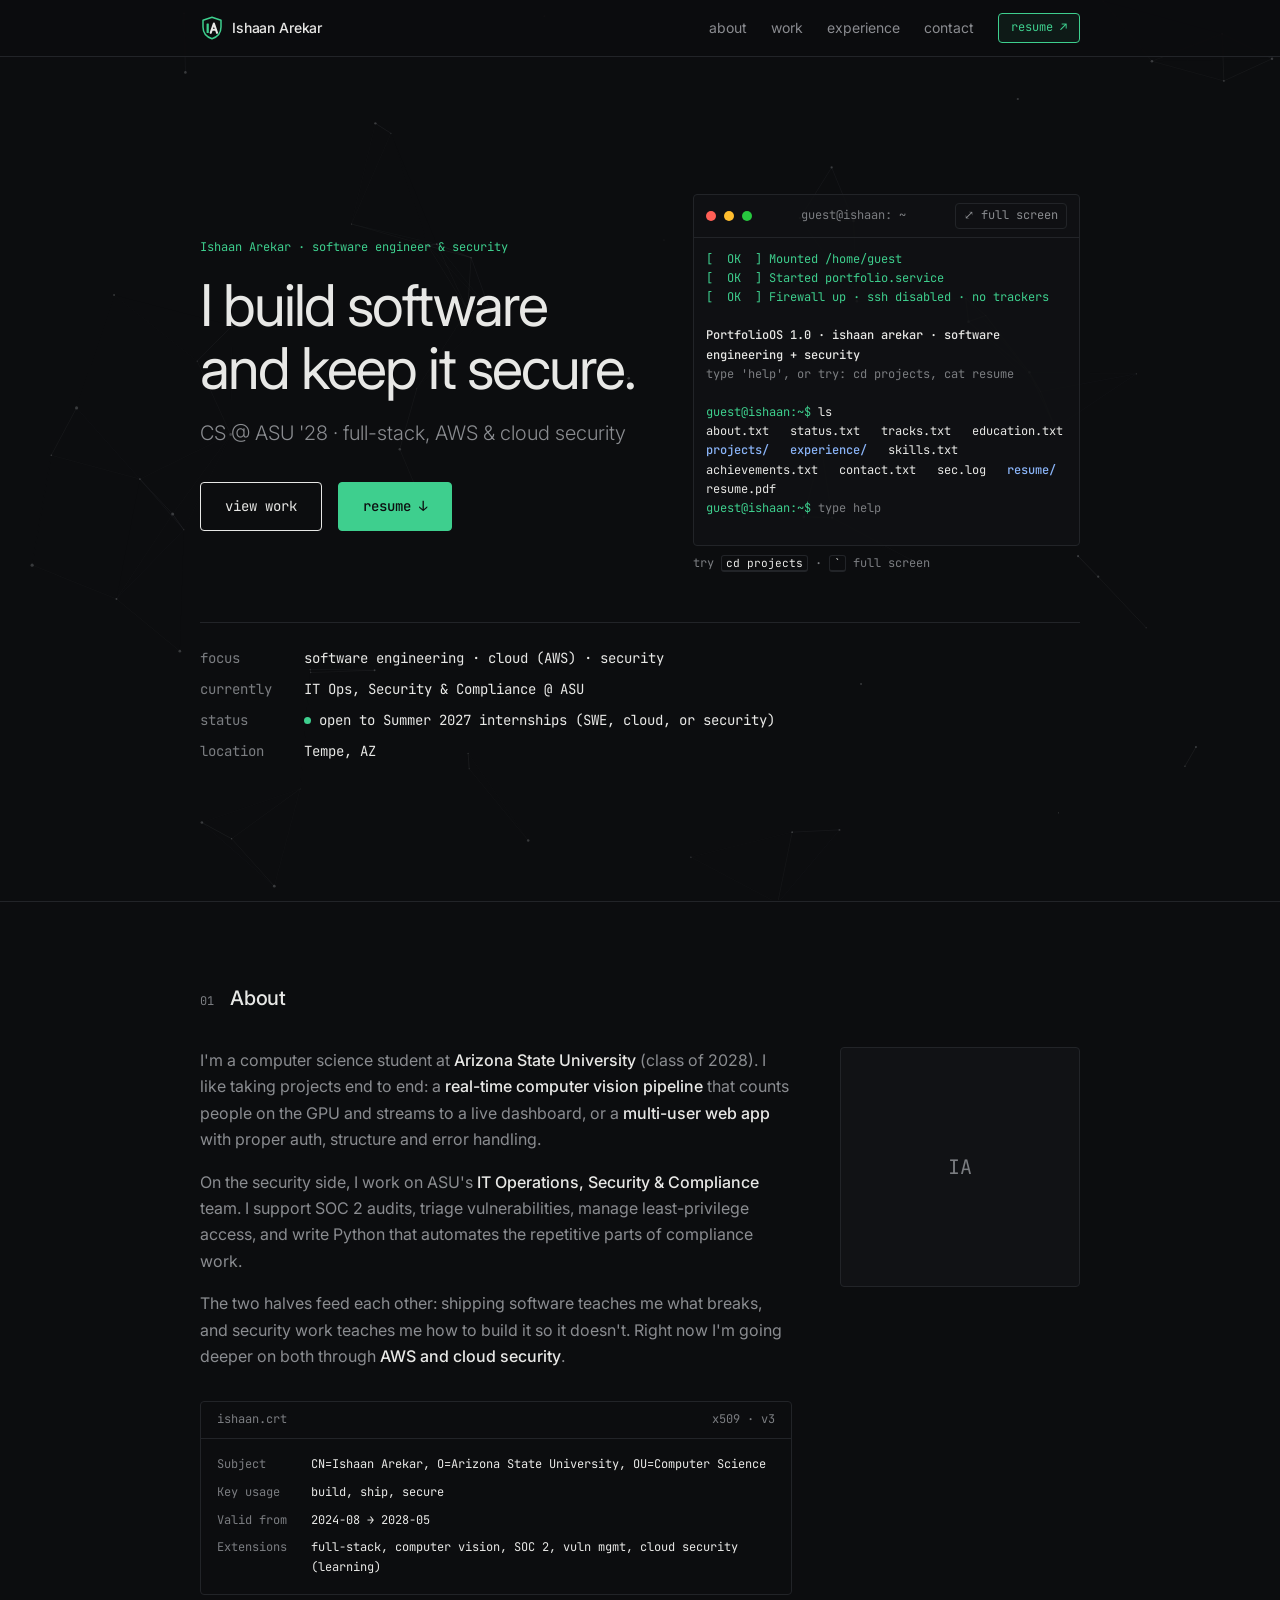
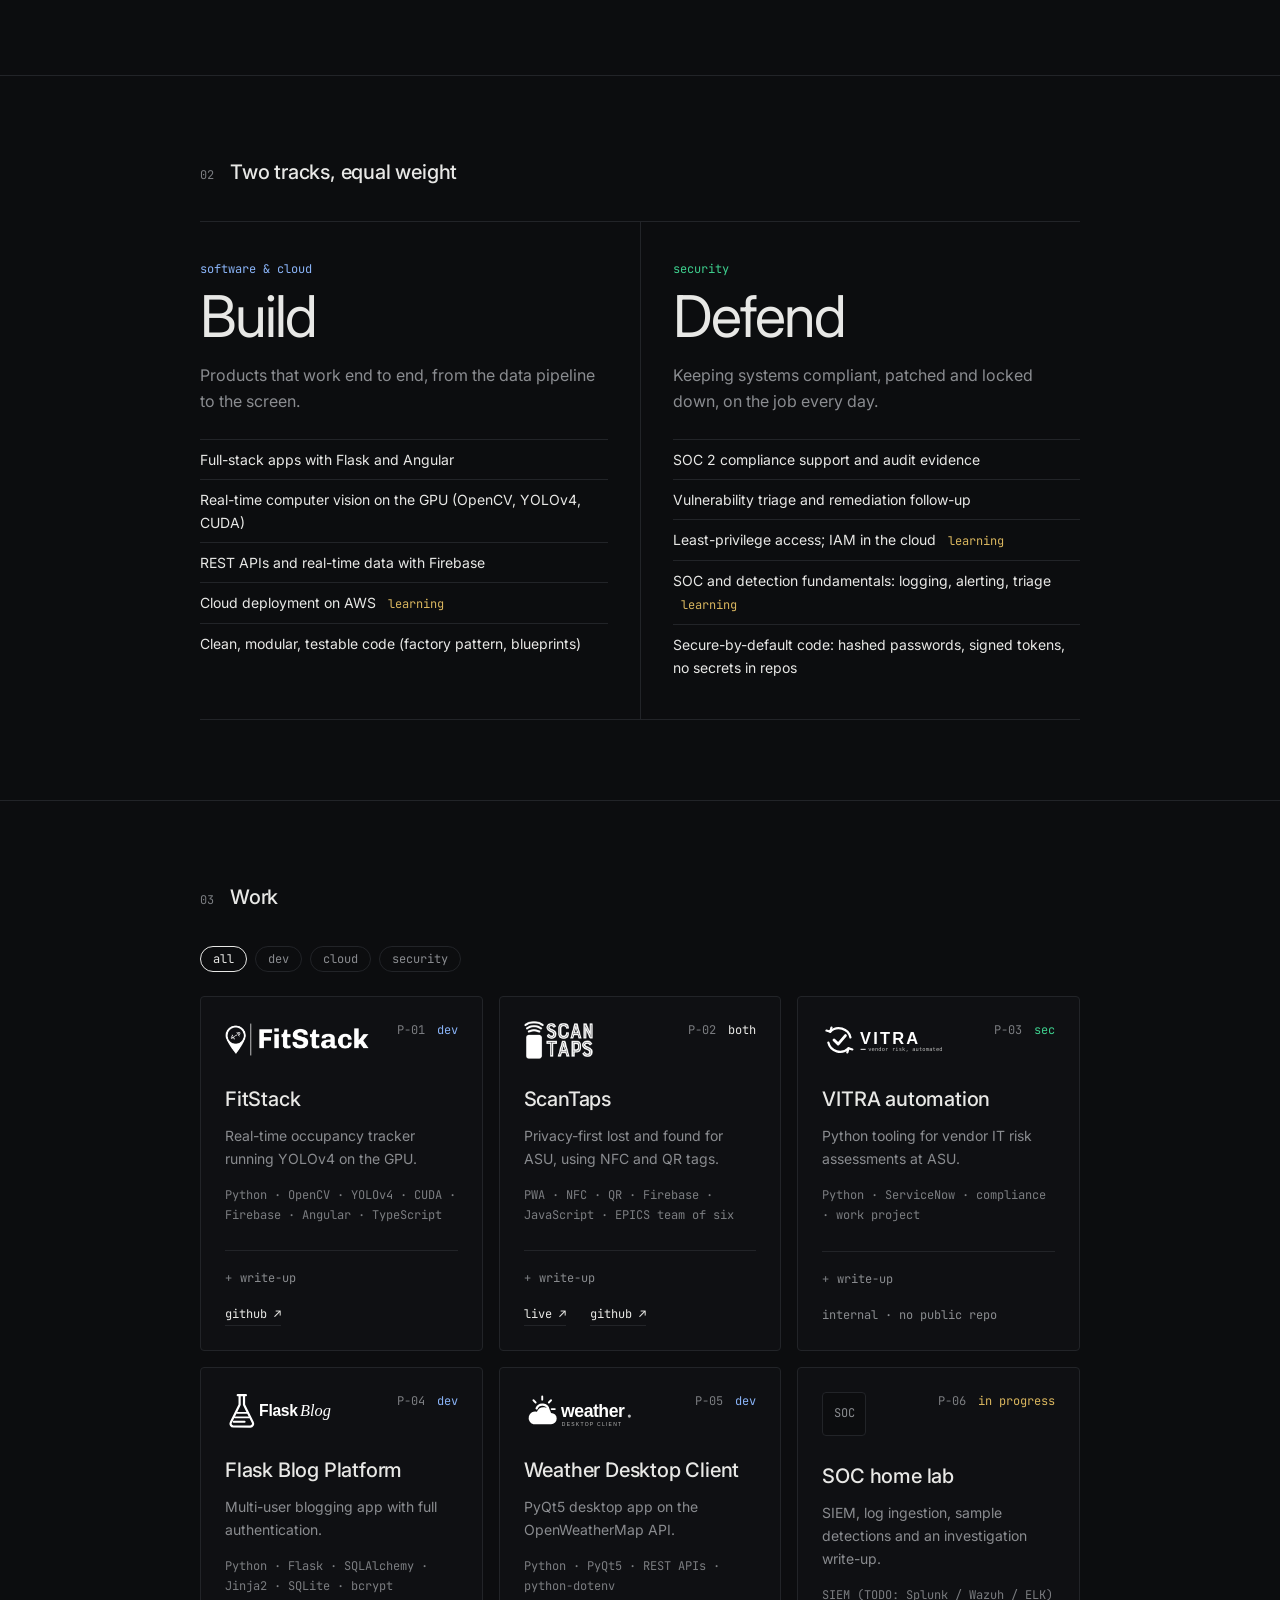
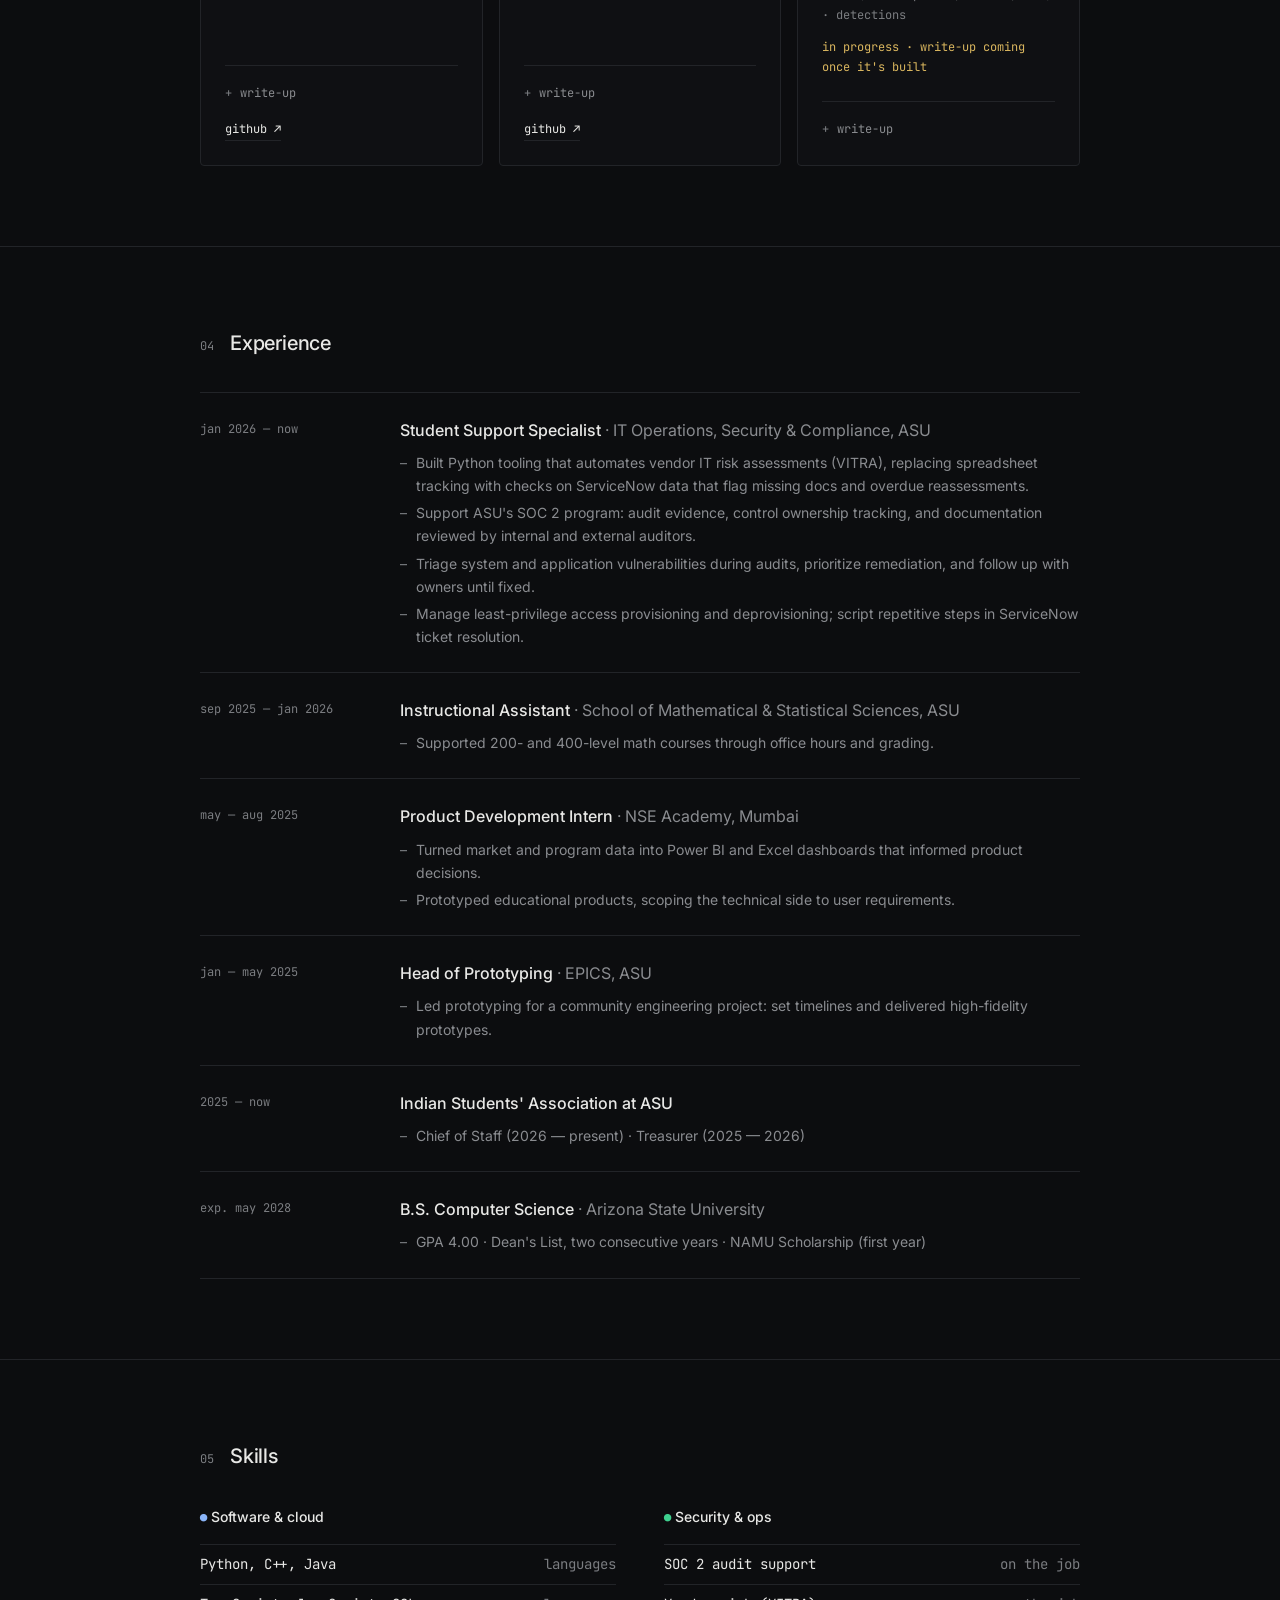
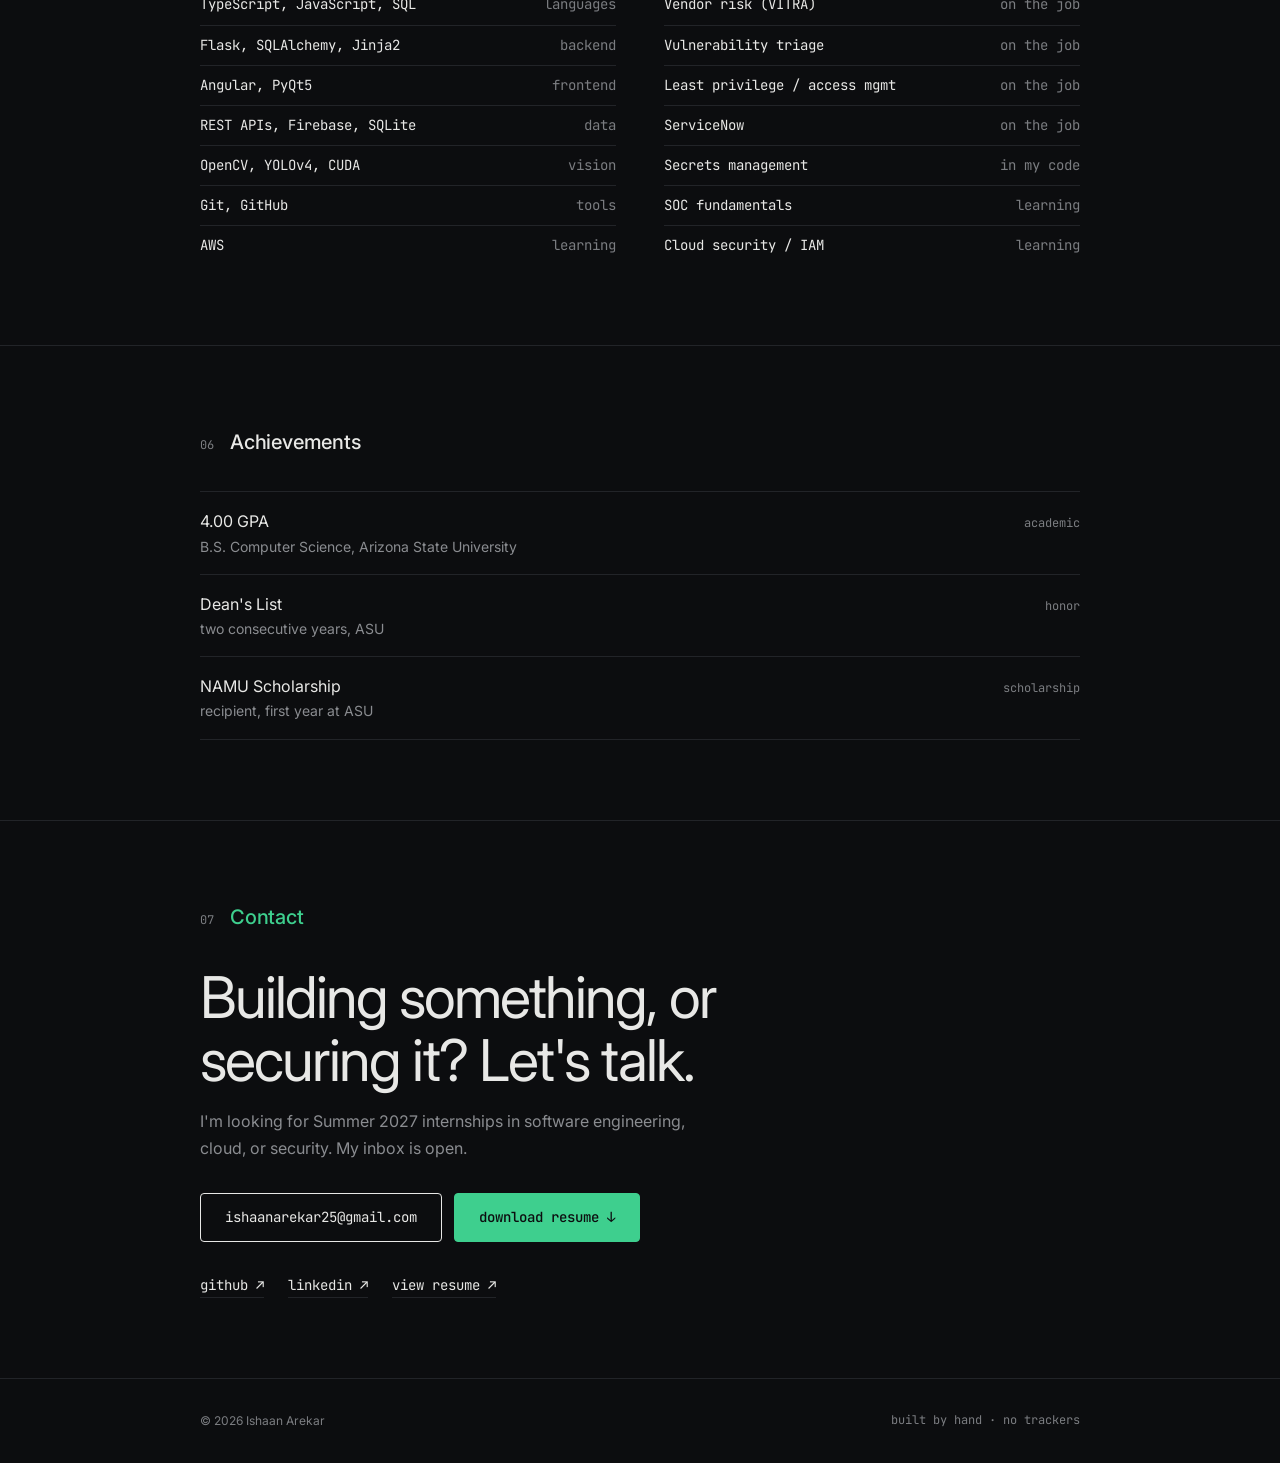
==== index.html @ 8158ebf5 "move terminal into the hero panel, drop nav terminal button" ====
<!doctype html>
<html lang="en">
<head>
  <meta charset="utf-8" />
  <meta name="viewport" content="width=device-width, initial-scale=1" />
  <title>Ishaan Arekar | Software Engineer &amp; Security · ASU</title>
  <meta name="description" content="Ishaan Arekar is a CS student at Arizona State University building full-stack and cloud software and working in security: SOC 2, vulnerability triage, cloud security." />
  <meta name="author" content="Ishaan Arekar" />
  <meta name="robots" content="index, follow, max-image-preview:large" />
  <!-- TODO: when ishaanarekar.com is live, swap https://ishaanarekar.github.io/Portfolio/ for https://ishaanarekar.com/ here, in sitemap.xml, robots.txt and 404.html -->
  <link rel="canonical" href="https://ishaanarekar.github.io/Portfolio/" />

  <!-- link previews (LinkedIn, Slack, iMessage, X) -->
  <meta property="og:type" content="profile" />
  <meta property="og:site_name" content="Ishaan Arekar" />
  <meta property="og:title" content="Ishaan Arekar | Software Engineer &amp; Security" />
  <meta property="og:description" content="CS @ ASU '28. Full-stack and cloud software, plus security: SOC 2, vulnerability triage and cloud security." />
  <meta property="og:url" content="https://ishaanarekar.github.io/Portfolio/" />
  <meta property="og:image" content="https://ishaanarekar.github.io/Portfolio/og-image.png" />
  <meta property="og:image:width" content="1200" />
  <meta property="og:image:height" content="630" />
  <meta property="og:image:alt" content="Ishaan Arekar: I build software and keep it secure." />
  <meta property="profile:first_name" content="Ishaan" />
  <meta property="profile:last_name" content="Arekar" />
  <meta name="twitter:card" content="summary_large_image" />
  <meta name="twitter:title" content="Ishaan Arekar | Software Engineer &amp; Security" />
  <meta name="twitter:description" content="CS @ ASU '28. Full-stack and cloud software, plus security: SOC 2, vulnerability triage and cloud security." />
  <meta name="twitter:image" content="https://ishaanarekar.github.io/Portfolio/og-image.png" />

  <!-- structured data: tells search engines who this page is about -->
  <script type="application/ld+json">
  {
    "@context": "https://schema.org",
    "@type": "ProfilePage",
    "url": "https://ishaanarekar.github.io/Portfolio/",
    "mainEntity": {
      "@type": "Person",
      "name": "Ishaan Arekar",
      "url": "https://ishaanarekar.github.io/Portfolio/",
      "image": "https://ishaanarekar.github.io/Portfolio/og-image.png",
      "jobTitle": "Software Engineer & Security",
      "description": "Computer science student at Arizona State University working across software engineering, cloud and security.",
      "alumniOf": { "@type": "CollegeOrUniversity", "name": "Arizona State University" },
      "knowsAbout": ["Software engineering", "Full-stack development", "Python", "Flask", "Angular", "Computer vision", "AWS", "Cloud security", "SOC 2", "Vulnerability management", "Access control"],
      "sameAs": ["https://github.com/IshaanArekar", "https://www.linkedin.com/in/ishaan-arekar"]
    }
  }
  </script>
  <meta name="theme-color" content="#0c0d0f" />
  <link rel="icon" href="favicon.svg" type="image/svg+xml" />
  <link rel="icon" href="favicon-32.png" type="image/png" sizes="32x32" />
  <link rel="apple-touch-icon" href="apple-touch-icon.png" />
  <link rel="preconnect" href="https://fonts.googleapis.com" />
  <link rel="preconnect" href="https://fonts.gstatic.com" crossorigin />
  <!-- fonts load without blocking the first paint -->
  <link rel="preload" as="style" href="https://fonts.googleapis.com/css2?family=Inter:wght@300;400;500&family=JetBrains+Mono:wght@400;500&display=swap" onload="this.onload=null;this.rel='stylesheet'" />
  <noscript><link rel="stylesheet" href="https://fonts.googleapis.com/css2?family=Inter:wght@300;400;500&family=JetBrains+Mono:wght@400;500&display=swap" /></noscript>
  <link rel="stylesheet" href="style.css?v=20261015c" />
  <script>document.documentElement.classList.add("js");</script>
</head>
<body>
  <a class="skip-link" href="#main">skip to content</a>
  <canvas id="bg" aria-hidden="true"></canvas>

  <!-- ===== NAV ===== -->
  <header class="nav">
    <div class="wrap">
      <a href="#top" class="wordmark"><img src="assets/ia-logo.svg" alt="" width="24" height="24" />Ishaan Arekar</a>
      <button class="nav-toggle" aria-expanded="false" aria-controls="nav-links">menu</button>
      <nav id="nav-links" class="nav-links" aria-label="Primary">
        <a href="#about">about</a>
        <a href="#work">work</a>
        <a href="#experience">experience</a>
        <a href="#contact">contact</a>
        <a href="resume.pdf" class="resume" target="_blank" rel="noopener">resume ↗</a>
      </nav>
    </div>
  </header>

  <main id="main">
    <!-- ===== HERO ===== -->
    <section id="top" class="hero wrap" aria-labelledby="hero-title">
      <div class="hero-grid">
        <div>
          <p class="eyebrow">Ishaan Arekar · software engineer &amp; security</p>
          <h1 id="hero-title" data-scramble>I build software and keep it secure.</h1>
          <p class="sub">CS @ ASU '28 · full-stack, AWS &amp; cloud security</p>
          <div class="hero-cta">
            <a class="btn" href="#work">view work</a>
            <a class="btn btn-solid" href="resume.pdf" download="Ishaan-Arekar-Resume.pdf">resume ↓</a>
          </div>
        </div>
        <!-- ===== TERMINAL (inline, expands to full screen) ===== -->
        <div class="hero-term">
        <div id="term" class="term" role="region" aria-label="Interactive terminal">
          <div class="term-bar">
            <span class="d"></span><span class="d"></span><span class="d"></span>
            <span class="term-title">guest@ishaan: ~</span>
            <button class="term-full" type="button" aria-pressed="false" aria-label="Full screen terminal">⤢ full screen</button>
          </div>
          <div class="term-body">
            <div class="term-out" role="log" aria-live="polite"></div>
            <form class="term-line" autocomplete="off">
              <label class="term-prompt" for="term-in">guest@ishaan:~$</label>
              <input id="term-in" type="text" placeholder="type help" autocapitalize="off" autocorrect="off" spellcheck="false" enterkeyhint="go" />
            </form>
          </div>
          <div class="term-chips" aria-label="Quick commands">
            <button type="button" data-cmd="help">help</button>
            <button type="button" data-cmd="ls">ls</button>
            <button type="button" data-cmd="cd ~/projects">cd projects</button>
            <button type="button" data-cmd="cat resume">cat resume</button>
            <button type="button" data-cmd="cat sec.log">sec.log</button>
            <button type="button" data-cmd="sudo hire-me">hire me</button>
          </div>
        </div>
        <p class="term-hint">try <kbd>cd projects</kbd> · <kbd>`</kbd> full screen</p>
        </div>
      </div>
      <dl class="meta">
        <dt>focus</dt>
        <dd>software engineering · cloud (AWS) · security</dd>
        <dt>currently</dt>
        <dd>IT Ops, Security &amp; Compliance @ ASU</dd>
        <dt>status</dt>
        <dd><span class="dot" aria-hidden="true"></span>open to Summer 2027 internships (SWE, cloud, or security)</dd>
        <dt>location</dt>
        <dd>Tempe, AZ</dd>
      </dl>
    </section>

    <!-- ===== ABOUT ===== -->
    <section id="about" class="section fade" aria-labelledby="about-title">
      <div class="wrap">
        <div class="section-head"><span class="idx">01</span><h2 id="about-title" data-scramble>About</h2></div>
        <div class="about-grid">
          <div class="about-text">
            <p>
              I'm a computer science student at <strong>Arizona State University</strong> (class of 2028).
              I like taking projects end to end: a <strong>real-time computer vision pipeline</strong> that
              counts people on the GPU and streams to a live dashboard, or a <strong>multi-user web app</strong>
              with proper auth, structure and error handling.
            </p>
            <p>
              On the security side, I work on ASU's <strong>IT Operations, Security &amp; Compliance</strong> team.
              I support SOC 2 audits, triage vulnerabilities, manage least-privilege access, and write Python that
              automates the repetitive parts of compliance work.
            </p>
            <p>
              The two halves feed each other: shipping software teaches me what breaks, and security work
              teaches me how to build it so it doesn't. Right now I'm going deeper on both through
              <strong>AWS and cloud security</strong>.
            </p>

            <div class="cert" aria-label="About me, formatted as a certificate">
              <div class="cert-head"><span>ishaan.crt</span><span>x509 · v3</span></div>
              <dl>
                <dt>Subject</dt>
                <dd>CN=Ishaan Arekar, O=Arizona State University, OU=Computer Science</dd>
                <dt>Key usage</dt>
                <dd>build, ship, secure</dd>
                <!-- TODO: confirm the start date (assumed Aug 2024 from class of 2028) -->
                <dt>Valid from</dt>
                <dd>2024-08 → 2028-05</dd>
                <dt>Extensions</dt>
                <dd>full-stack, computer vision, SOC 2, vuln mgmt, cloud security (learning)</dd>
              </dl>
            </div>
          </div>
          <div class="about-photo">
            <!-- TODO: add me.jpg to this folder, then replace the div below with:
                 <img class="photo" src="me.jpg" alt="Ishaan Arekar" width="240" height="240" /> -->
            <div class="photo photo-placeholder" role="img" aria-label="Photo placeholder">IA</div>
          </div>
        </div>
      </div>
    </section>

    <!-- ===== TWO TRACKS ===== -->
    <section id="tracks" class="section fade" aria-labelledby="tracks-title">
      <div class="wrap">
        <div class="section-head"><span class="idx">02</span><h2 id="tracks-title" data-scramble>Two tracks, equal weight</h2></div>
        <div class="tracks">
          <div class="track">
            <span class="tag tag-dev">software &amp; cloud</span>
            <h3>Build</h3>
            <p>Products that work end to end, from the data pipeline to the screen.</p>
            <ul>
              <li>Full-stack apps with Flask and Angular</li>
              <li>Real-time computer vision on the GPU (OpenCV, YOLOv4, CUDA)</li>
              <li>REST APIs and real-time data with Firebase</li>
              <li>Cloud deployment on AWS <span class="tag tag-plan">learning</span></li>
              <li>Clean, modular, testable code (factory pattern, blueprints)</li>
            </ul>
          </div>
          <div class="track">
            <span class="tag tag-sec">security</span>
            <h3>Defend</h3>
            <p>Keeping systems compliant, patched and locked down, on the job every day.</p>
            <ul>
              <li>SOC 2 compliance support and audit evidence</li>
              <li>Vulnerability triage and remediation follow-up</li>
              <li>Least-privilege access; IAM in the cloud <span class="tag tag-plan">learning</span></li>
              <li>SOC and detection fundamentals: logging, alerting, triage <span class="tag tag-plan">learning</span></li>
              <li>Secure-by-default code: hashed passwords, signed tokens, no secrets in repos</li>
            </ul>
          </div>
        </div>
      </div>
    </section>

    <!-- ===== WORK ===== -->
    <section id="work" class="section fade" aria-labelledby="work-title">
      <div class="wrap">
        <div class="section-head"><span class="idx">03</span><h2 id="work-title" data-scramble>Work</h2></div>

        <div class="filters" role="group" aria-label="Filter projects">
          <button class="chip" data-filter="all" aria-pressed="true">all</button>
          <button class="chip" data-filter="dev" aria-pressed="false">dev</button>
          <button class="chip" data-filter="cloud" aria-pressed="false">cloud</button>
          <button class="chip" data-filter="security" aria-pressed="false">security</button>
        </div>

        <ul class="cards">
          <li class="work-item card" data-tags="dev cloud">
            <div class="card-top">
              <div class="logo" aria-hidden="true">
                <img src="assets/fitstack-logo.png" alt="" width="166" height="38" loading="lazy" onerror="this.remove()" />
                <span>FS</span>
              </div>
              <span class="card-meta"><span class="w-id">P-01</span> <span class="tag tag-dev">dev</span></span>
            </div>
            <h3 class="card-title">FitStack</h3>
            <p class="card-sum">Real-time occupancy tracker running YOLOv4 on the GPU.</p>
            <p class="card-stack">Python · OpenCV · YOLOv4 · CUDA · Firebase · Angular · TypeScript</p>
            <details>
              <summary>write-up</summary>
              <dl class="writeup">
                  <dt>Problem</dt>
                  <dd>Knowing how many people are in a space right now, live, instead of counting by hand or guessing. <!-- TODO: add the real space / use case FitStack was built for --></dd>
                  <dt>What I built</dt>
                  <dd>A people-counting pipeline that runs YOLOv4 through OpenCV's DNN module, keeps only person detections above 0.5 confidence, and uses non-maximum suppression to turn overlapping boxes into a stable count. It detects CUDA at runtime and moves inference to the GPU when one is present, falling back to CPU otherwise. A background thread pool streams counts to Firebase Realtime Database for a live Angular dashboard.</dd>
                  <dt class="sec-dt">Security considerations</dt>
                  <dd>Only the count goes to the cloud, not video frames, which keeps what leaves the machine to a single number. <!-- TODO: document the Firebase security rules / auth used --></dd>
                  <dt>Outcome</dt>
                  <dd>A live count on the dashboard with writes only on a count change or every 5 seconds, instead of every frame, so network I/O never blocks the capture loop.</dd>
              </dl>
            </details>
            <p class="w-links"><a class="link" href="https://github.com/IshaanArekar/FitStack" target="_blank" rel="noopener">github ↗</a></p>
          </li>
          <li class="work-item card" data-tags="dev cloud security">
            <div class="card-top">
              <div class="logo" aria-hidden="true">
                <img src="assets/scantaps-logo.png" alt="" width="69" height="38" loading="lazy" onerror="this.remove()" />
                <span>ST</span>
              </div>
              <span class="card-meta"><span class="w-id">P-02</span> <span class="tag tag-both">both</span></span>
            </div>
            <h3 class="card-title">ScanTaps</h3>
            <p class="card-sum">Privacy-first lost and found for ASU, using NFC and QR tags.</p>
            <p class="card-stack">PWA · NFC · QR · Firebase · JavaScript · EPICS team of six</p>
            <details>
              <summary>write-up</summary>
              <dl class="writeup">
                  <dt>Problem</dt>
                  <dd>ASU's Tempe campus has 55,500+ people across a mile-wide campus, and lost and found ran on manual intake and record-keeping, with no verified way to claim an item.</dd>
                  <dt>What I built</dt>
                  <dd>As budget lead on a six-person EPICS team, I owned the project budget and hardware (NFC tags, cards and fobs). The team built a Progressive Web App: tap an NFC tag or scan a QR code on an item and a page opens that connects the finder and the owner, on any phone. <!-- TODO: add your own technical contributions to ScanTaps --></dd>
                  <dt class="sec-dt">Security considerations</dt>
                  <dd>Designed around privacy: signed tokens in tag URLs instead of personal data, owner sign-in through ASU credentials, finder and owner contact details hidden from each other, no personal info in logs, rate limits against spam, and an audit trail of staff actions.</dd>
                  <dt>Outcome</dt>
                  <dd>Stage 1 shipped: a working PWA with NFC and QR across Android, iOS and desktop, and an encrypted database designed and tested.</dd>
              </dl>
            </details>
            <p class="w-links"><a class="link" href="https://scantaps.web.app" target="_blank" rel="noopener">live ↗</a> <a class="link" href="https://github.com/IshaanArekar/ScanTaps" target="_blank" rel="noopener">github ↗</a></p>
          </li>
          <li class="work-item card" data-tags="security dev">
            <div class="card-top">
              <div class="logo" aria-hidden="true">
                <img src="assets/vitra-logo.svg" alt="" width="124" height="38" loading="lazy" onerror="this.remove()" />
                <span>VT</span>
              </div>
              <span class="card-meta"><span class="w-id">P-03</span> <span class="tag tag-sec">sec</span></span>
            </div>
            <h3 class="card-title">VITRA automation</h3>
            <p class="card-sum">Python tooling for vendor IT risk assessments at ASU.</p>
            <p class="card-stack">Python · ServiceNow · compliance · work project</p>
            <details>
              <summary>write-up</summary>
              <dl class="writeup">
                  <dt>Problem</dt>
                  <dd>Vendor IT risk assessments were tracked by hand in spreadsheets, so missing vendor documents and overdue reassessments were easy to miss.</dd>
                  <dt>What I built</dt>
                  <dd>Internal Python tooling that pulls vendor and control data from ServiceNow, runs scripted checks that flag missing documentation and overdue reassessments, and generates status reports.</dd>
                  <dt class="sec-dt">Security considerations</dt>
                  <dd>It handles internal vendor-risk data, so the code and data stay inside ASU and nothing from it is published here. <!-- TODO: add access/permission details if they're shareable --></dd>
                  <dt>Outcome</dt>
                  <dd>Replaced manual spreadsheet tracking and cut manual review time for the VITRA queue.</dd>
              </dl>
            </details>
            <p class="w-links"><span class="muted">internal · no public repo</span></p>
          </li>
          <li class="work-item card" data-tags="dev">
            <div class="card-top">
              <div class="logo" aria-hidden="true">
                <img src="assets/flaskblog-logo.svg" alt="" width="111" height="38" loading="lazy" onerror="this.remove()" />
                <span>FB</span>
              </div>
              <span class="card-meta"><span class="w-id">P-04</span> <span class="tag tag-dev">dev</span></span>
            </div>
            <h3 class="card-title">Flask Blog Platform</h3>
            <p class="card-sum">Multi-user blogging app with full authentication.</p>
            <p class="card-stack">Python · Flask · SQLAlchemy · Jinja2 · SQLite · bcrypt</p>
            <details>
              <summary>write-up</summary>
              <dl class="writeup">
                  <dt>Problem</dt>
                  <dd>A multi-user content app needs real authentication and a structure that stays maintainable as it grows.</dd>
                  <dt>What I built</dt>
                  <dd>A Flask app built on the application factory pattern with four blueprints (users, posts, main, errors). A one-to-many user-to-post model in SQLAlchemy, paginated feeds, per-author pages, and profile image upload with resizing.</dd>
                  <dt class="sec-dt">Security considerations</dt>
                  <dd>bcrypt password hashing, Flask-Login sessions, and time-limited password reset tokens signed with itsdangerous and sent over Flask-Mail. Custom 403, 404 and 500 pages so users never see raw errors.</dd>
                  <dt>Outcome</dt>
                  <dd>Routes, forms and handlers stay modular and can be tested separately.</dd>
              </dl>
            </details>
            <p class="w-links"><a class="link" href="https://github.com/IshaanArekar/Python-Flask-Blog" target="_blank" rel="noopener">github ↗</a></p>
          </li>
          <li class="work-item card" data-tags="dev">
            <div class="card-top">
              <div class="logo" aria-hidden="true">
                <img src="assets/weather-logo.svg" alt="" width="118" height="38" loading="lazy" onerror="this.remove()" />
                <span>WX</span>
              </div>
              <span class="card-meta"><span class="w-id">P-05</span> <span class="tag tag-dev">dev</span></span>
            </div>
            <h3 class="card-title">Weather Desktop Client</h3>
            <p class="card-sum">PyQt5 desktop app on the OpenWeatherMap API.</p>
            <p class="card-stack">Python · PyQt5 · REST APIs · python-dotenv</p>
            <details>
              <summary>write-up</summary>
              <dl class="writeup">
                  <dt>Problem</dt>
                  <dd>A desktop client for a third-party API has to handle every way the network or the API can fail.</dd>
                  <dt>What I built</dt>
                  <dd>A PyQt5 GUI that queries the OpenWeatherMap REST API and shows temperature, conditions and an icon mapped from the response's condition code.</dd>
                  <dt class="sec-dt">Security considerations</dt>
                  <dd>The API key is loaded from environment variables, so no secret ever lands in source control.</dd>
                  <dt>Outcome</dt>
                  <dd>Eight HTTP status codes plus connection, timeout and redirect errors each get their own clear message instead of a crash.</dd>
              </dl>
            </details>
            <p class="w-links"><a class="link" href="https://github.com/IshaanArekar/Python-Weather-app" target="_blank" rel="noopener">github ↗</a></p>
          </li>
          <li class="work-item card" data-tags="security">
            <div class="card-top">
              <div class="logo" aria-hidden="true">
                <span>SOC</span>
              </div>
              <span class="card-meta"><span class="w-id">P-06</span> <span class="tag tag-plan">in progress</span></span>
            </div>
            <h3 class="card-title">SOC home lab</h3>
            <p class="card-sum">SIEM, log ingestion, sample detections and an investigation write-up.</p>
            <p class="card-stack">SIEM (TODO: Splunk / Wazuh / ELK) · detections</p>
            <!-- TODO: SOC home lab is a placeholder. Fill in only once it's real. -->
            <p class="placeholder-note">in progress · write-up coming once it's built</p>
            <details>
              <summary>write-up</summary>
              <dl class="writeup">
                  <dt>Problem</dt>
                  <dd>TODO</dd>
                  <dt>What I built</dt>
                  <dd>TODO: which SIEM, which log sources</dd>
                  <dt class="sec-dt">Security considerations</dt>
                  <dd>TODO: detections written and an investigation walkthrough</dd>
                  <dt>Outcome</dt>
                  <dd>TODO</dd>
              </dl>
            </details>
          </li>
        </ul>
      </div>
    </section>

    <!-- ===== EXPERIENCE ===== -->
    <section id="experience" class="section fade" aria-labelledby="exp-title">
      <div class="wrap">
        <div class="section-head"><span class="idx">04</span><h2 id="exp-title" data-scramble>Experience</h2></div>
        <ol class="timeline">
          <li>
            <span class="when">jan 2026 — now</span>
            <div>
              <p><span class="role">Student Support Specialist</span> <span class="org">· IT Operations, Security &amp; Compliance, ASU</span></p>
              <ul>
                <li>Built Python tooling that automates vendor IT risk assessments (VITRA), replacing spreadsheet tracking with checks on ServiceNow data that flag missing docs and overdue reassessments.</li>
                <li>Support ASU's SOC 2 program: audit evidence, control ownership tracking, and documentation reviewed by internal and external auditors.</li>
                <li>Triage system and application vulnerabilities during audits, prioritize remediation, and follow up with owners until fixed.</li>
                <li>Manage least-privilege access provisioning and deprovisioning; script repetitive steps in ServiceNow ticket resolution.</li>
              </ul>
            </div>
          </li>
          <li>
            <span class="when">sep 2025 — jan 2026</span>
            <div>
              <p><span class="role">Instructional Assistant</span> <span class="org">· School of Mathematical &amp; Statistical Sciences, ASU</span></p>
              <ul>
                <li>Supported 200- and 400-level math courses through office hours and grading.</li>
              </ul>
            </div>
          </li>
          <li>
            <span class="when">may — aug 2025</span>
            <div>
              <p><span class="role">Product Development Intern</span> <span class="org">· NSE Academy, Mumbai</span></p>
              <ul>
                <li>Turned market and program data into Power BI and Excel dashboards that informed product decisions.</li>
                <li>Prototyped educational products, scoping the technical side to user requirements.</li>
              </ul>
            </div>
          </li>
          <li>
            <span class="when">jan — may 2025</span>
            <div>
              <p><span class="role">Head of Prototyping</span> <span class="org">· EPICS, ASU</span></p>
              <ul>
                <li>Led prototyping for a community engineering project: set timelines and delivered high-fidelity prototypes.</li>
              </ul>
            </div>
          </li>
          <li>
            <span class="when">2025 — now</span>
            <div>
              <p><span class="role">Indian Students' Association at ASU</span></p>
              <ul>
                <li>Chief of Staff (2026 — present) · Treasurer (2025 — 2026)</li>
              </ul>
            </div>
          </li>
          <li>
            <span class="when">exp. may 2028</span>
            <div>
              <p><span class="role">B.S. Computer Science</span> <span class="org">· Arizona State University</span></p>
              <ul>
                <li>GPA 4.00 · Dean's List, two consecutive years · NAMU Scholarship (first year)</li>
              </ul>
            </div>
          </li>
        </ol>
      </div>
    </section>

    <!-- ===== SKILLS ===== -->
    <section id="skills" class="section fade" aria-labelledby="skills-title">
      <div class="wrap">
        <div class="section-head"><span class="idx">05</span><h2 id="skills-title" data-scramble>Skills</h2></div>
        <div class="skills">
          <div>
            <h3><span class="tag tag-dev">●</span> Software &amp; cloud</h3>
            <ul class="skill-list">
              <li><span>Python, C++, Java</span><span>languages</span></li>
              <li><span>TypeScript, JavaScript, SQL</span><span>languages</span></li>
              <li><span>Flask, SQLAlchemy, Jinja2</span><span>backend</span></li>
              <li><span>Angular, PyQt5</span><span>frontend</span></li>
              <li><span>REST APIs, Firebase, SQLite</span><span>data</span></li>
              <li><span>OpenCV, YOLOv4, CUDA</span><span>vision</span></li>
              <li><span>Git, GitHub</span><span>tools</span></li>
              <!-- TODO: list specific AWS services once you've used them -->
              <li><span>AWS</span><span class="tag-plan">learning</span></li>
            </ul>
          </div>
          <div>
            <h3><span class="tag tag-sec">●</span> Security &amp; ops</h3>
            <ul class="skill-list">
              <li><span>SOC 2 audit support</span><span>on the job</span></li>
              <li><span>Vendor risk (VITRA)</span><span>on the job</span></li>
              <li><span>Vulnerability triage</span><span>on the job</span></li>
              <li><span>Least privilege / access mgmt</span><span>on the job</span></li>
              <li><span>ServiceNow</span><span>on the job</span></li>
              <li><span>Secrets management</span><span>in my code</span></li>
              <li><span>SOC fundamentals</span><span class="tag-plan">learning</span></li>
              <li><span>Cloud security / IAM</span><span class="tag-plan">learning</span></li>
            </ul>
          </div>
        </div>
      </div>
    </section>

    <!-- ===== ACHIEVEMENTS ===== -->
    <section id="achievements" class="section fade" aria-labelledby="ach-title">
      <div class="wrap">
        <div class="section-head"><span class="idx">06</span><h2 id="ach-title" data-scramble>Achievements</h2></div>
        <!-- TODO: add awards, hackathons and certifications here only once earned -->
        <ul class="rows">
          <li><span>4.00 GPA<span class="row-sub">B.S. Computer Science, Arizona State University</span></span><span class="row-meta">academic</span></li>
          <li><span>Dean's List<span class="row-sub">two consecutive years, ASU</span></span><span class="row-meta">honor</span></li>
          <li><span>NAMU Scholarship<span class="row-sub">recipient, first year at ASU</span></span><span class="row-meta">scholarship</span></li>
        </ul>
      </div>
    </section>

    <!-- ===== CONTACT ===== -->
    <section id="contact" class="section contact fade" aria-labelledby="contact-title">
      <div class="wrap">
        <div class="section-head"><span class="idx">07</span><h2 id="contact-title" data-scramble>Contact</h2></div>
        <p class="big">Building something, or securing it? Let's talk.</p>
        <p>I'm looking for Summer 2027 internships in software engineering, cloud, or security. My inbox is open.</p>
        <div class="contact-actions">
          <a class="btn" href="mailto:ishaanarekar25@gmail.com">ishaanarekar25@gmail.com</a>
          <a class="btn btn-solid" href="resume.pdf" download="Ishaan-Arekar-Resume.pdf">download resume ↓</a>
        </div>
        <div class="contact-links">
          <a class="link" href="https://github.com/IshaanArekar" target="_blank" rel="noopener">github ↗</a>
          <a class="link" href="https://www.linkedin.com/in/ishaan-arekar" target="_blank" rel="noopener">linkedin ↗</a>
          <a class="link" href="resume.pdf" target="_blank" rel="noopener">view resume ↗</a>
        </div>
      </div>
    </section>
  </main>

  <footer class="footer">
    <div class="wrap">
      <span>© 2026 Ishaan Arekar</span>
      <span class="mono">built by hand · no trackers</span>
    </div>
  </footer>

  <script src="script.js?v=20261015c"></script>
  <script src="terminal.js?v=20261015c"></script>
</body>
</html>
---- style.css ----
/* =========================================================
   Hairline Dark
   Retheme by editing the tokens below.
   ========================================================= */
:root {
  /* color */
  --bg: #0c0d0f;
  --bg-raised: #111215;
  --card: rgba(17, 18, 21, 0.85);   /* slightly see-through so the background shows */
  --text: #e8e8e6;
  --muted: #8a8c90;      /* a touch lighter than #6d6f73 to pass WCAG AA on --bg */
  --faint: #7b7d81;      /* small labels; still passes 4.5:1 on --bg */
  --rule: #222428;
  --accent: #3ecf8e;
  --dev: #8ab4f8;        /* software & cloud track */
  --sec: #3ecf8e;        /* security track */
  --plan: #d9b65f;       /* in progress / planned */
  --glow: rgba(62, 207, 142, 0.07);   /* accent button hover */
  --particle: 138, 140, 144;           /* background dots, as r, g, b */
  --nav-bg: rgba(12, 13, 15, 0.92);

  /* type */
  --sans: "Inter", system-ui, -apple-system, "Segoe UI", sans-serif;
  --mono: "JetBrains Mono", ui-monospace, SFMono-Regular, Menlo, monospace;
  --fs-xs: 0.75rem;
  --fs-sm: 0.875rem;
  --fs-base: 1rem;
  --fs-lg: 1.25rem;
  --fs-xl: clamp(2.1rem, 6vw, 3.6rem);

  /* space */
  --s-1: 0.25rem;
  --s-2: 0.5rem;
  --s-3: 0.75rem;
  --s-4: 1rem;
  --s-5: 1.5rem;
  --s-6: 2rem;
  --s-7: 3rem;
  --s-8: 5rem;

  --max: 960px;
  --gutter: clamp(16px, 5vw, 40px);
  --radius: 4px;
}

/* ===== Base ===== */
*, *::before, *::after { box-sizing: border-box; }
* { margin: 0; padding: 0; }
html { scroll-padding-top: 72px; -webkit-text-size-adjust: 100%; }
body {
  background: var(--bg);
  color: var(--text);
  font-family: var(--sans);
  font-size: var(--fs-base);
  line-height: 1.65;
  font-weight: 400;
  -webkit-font-smoothing: antialiased;
  overflow-x: hidden;
}
a { color: inherit; text-decoration: none; }
ul, ol { list-style: none; }
img { display: block; max-width: 100%; }
::selection { background: var(--accent); color: var(--bg); }

:focus-visible { outline: 1px solid var(--accent); outline-offset: 3px; border-radius: 2px; }

.mono { font-family: var(--mono); }
.muted { color: var(--muted); }
.visually-hidden {
  position: absolute; width: 1px; height: 1px; overflow: hidden;
  clip: rect(0 0 0 0); white-space: nowrap;
}
.skip-link {
  position: absolute; left: var(--gutter); top: -40px;
  background: var(--text); color: var(--bg); padding: var(--s-2) var(--s-3);
  font-family: var(--mono); font-size: var(--fs-xs); z-index: 20;
}
.skip-link:focus { top: var(--s-3); }

.link { color: var(--text); border-bottom: 1px solid var(--rule); transition: color 0.15s, border-color 0.15s; }
.link:hover { color: var(--accent); border-color: var(--accent); }

/* status dots + track labels */
.dot { display: inline-block; width: 7px; height: 7px; border-radius: 50%; background: var(--accent); margin-right: var(--s-2); vertical-align: 1px; }
.dot-plan { background: var(--plan); }
.dot-off { background: var(--faint); }

.tag { font-family: var(--mono); font-size: var(--fs-xs); color: var(--muted); white-space: nowrap; }
.tag-dev { color: var(--dev); }
.tag-sec { color: var(--sec); }
.tag-both { color: var(--text); }
.tag-plan { color: var(--plan); }

/* ===== Layout ===== */
.wrap { max-width: var(--max); margin: 0 auto; padding: 0 var(--gutter); }
.section { padding: var(--s-8) 0; border-top: 1px solid var(--rule); }
.section-head { display: flex; align-items: baseline; gap: var(--s-4); margin-bottom: var(--s-6); }
.section-head .idx { font-family: var(--mono); font-size: var(--fs-xs); color: var(--faint); }
.section-head h2 { font-size: var(--fs-lg); font-weight: 500; letter-spacing: -0.01em; }
.lede { color: var(--muted); max-width: 60ch; margin-bottom: var(--s-6); }

/* ===== Nav ===== */
.nav {
  position: sticky; top: 0; z-index: 10;
  background: var(--nav-bg);
  border-bottom: 1px solid var(--rule);
}
.nav .wrap { display: flex; align-items: center; justify-content: space-between; height: 56px; }
.wordmark { display: inline-flex; align-items: center; gap: var(--s-2); font-weight: 500; font-size: var(--fs-sm); letter-spacing: -0.01em; }
.wordmark img { width: 24px; height: 24px; }
.nav-links { display: flex; align-items: center; gap: var(--s-5); font-size: var(--fs-sm); color: var(--muted); }
.nav-links a { transition: color 0.15s; }
.nav-links a:hover { color: var(--text); }
.nav-links .resume { font-family: var(--mono); font-size: var(--fs-xs); color: var(--accent); background: var(--glow); border: 1px solid var(--accent); padding: var(--s-1) var(--s-3); border-radius: var(--radius); transition: background 0.15s, color 0.15s; }
.nav-links .resume:hover { background: var(--accent); color: var(--bg); }
.nav-toggle {
  display: none; background: none; border: 1px solid var(--rule); border-radius: var(--radius);
  color: var(--text); font-family: var(--mono); font-size: var(--fs-xs); padding: var(--s-1) var(--s-3); cursor: pointer;
}

/* ===== Hero ===== */
/* fills the first screen so font swap / decrypt effect can't push the next section around */
.hero { min-height: calc(100vh - 56px); min-height: calc(100svh - 56px); display: flex; flex-direction: column; justify-content: center; padding-top: var(--s-7); padding-bottom: var(--s-7); }
.eyebrow { font-family: var(--mono); font-size: var(--fs-xs); color: var(--accent); margin-bottom: var(--s-4); }
.hero h1 {
  font-size: var(--fs-xl); font-weight: 400; line-height: 1.1; letter-spacing: -0.035em;
  max-width: 16ch;
}
.hero .sub { margin-top: var(--s-4); color: var(--muted); font-size: var(--fs-lg); font-weight: 300; }
.meta {
  display: grid; grid-template-columns: max-content 1fr; gap: var(--s-2) var(--s-6);
  margin-top: var(--s-7); padding-top: var(--s-5); border-top: 1px solid var(--rule);
  font-family: var(--mono); font-size: var(--fs-sm);
}
.meta dt { color: var(--faint); }
.meta dd { color: var(--text); }

/* ===== About ===== */
.about-grid { display: grid; grid-template-columns: 1fr 240px; gap: var(--s-7); align-items: start; }
.about-text p { color: var(--muted); max-width: 62ch; }
.about-text p + p { margin-top: var(--s-4); }
.about-text strong { color: var(--text); font-weight: 500; }
.photo { width: 100%; aspect-ratio: 1; border: 1px solid var(--rule); border-radius: var(--radius); object-fit: cover; }
.photo-placeholder { display: grid; place-items: center; font-family: var(--mono); color: var(--faint); font-size: var(--fs-lg); background: var(--bg-raised); }

.cert {
  margin-top: var(--s-6); border: 1px solid var(--rule); border-radius: var(--radius);
  font-family: var(--mono); font-size: var(--fs-xs);
}
.cert-head { padding: var(--s-2) var(--s-4); border-bottom: 1px solid var(--rule); color: var(--faint); display: flex; justify-content: space-between; gap: var(--s-4); }
.cert dl { display: grid; grid-template-columns: max-content 1fr; gap: var(--s-2) var(--s-5); padding: var(--s-4); }
.cert dt { color: var(--faint); }
.cert dd { color: var(--text); overflow-wrap: anywhere; }

/* ===== Tracks ===== */
.tracks { display: grid; grid-template-columns: 1fr 1fr; border-top: 1px solid var(--rule); border-bottom: 1px solid var(--rule); }
.track { padding: var(--s-6) var(--s-6) var(--s-6) 0; }
.track + .track { border-left: 1px solid var(--rule); padding: var(--s-6) 0 var(--s-6) var(--s-6); }
.track h3 { font-size: var(--fs-xl); font-weight: 400; letter-spacing: -0.035em; line-height: 1; margin: var(--s-2) 0 var(--s-4); }
.track > p { color: var(--muted); margin-bottom: var(--s-5); }
.track li { padding: var(--s-2) 0; border-top: 1px solid var(--rule); font-size: var(--fs-sm); }
.track li .tag { margin-left: var(--s-2); }

/* ===== Work ===== */
.filters { display: flex; flex-wrap: wrap; gap: var(--s-2); margin-bottom: var(--s-5); }
.chip {
  background: none; border: 1px solid var(--rule); border-radius: 999px; color: var(--muted);
  font-family: var(--mono); font-size: var(--fs-xs); padding: var(--s-1) var(--s-3); cursor: pointer;
  transition: color 0.15s, border-color 0.15s;
}
.chip:hover { color: var(--text); }
.chip[aria-pressed="true"] { color: var(--text); border-color: var(--text); }

.cards { display: grid; grid-template-columns: repeat(auto-fill, minmax(280px, 1fr)); grid-auto-flow: dense; gap: var(--s-4); }
.card {
  display: flex; flex-direction: column;
  background: var(--card); border: 1px solid var(--rule); border-radius: var(--radius);
  padding: var(--s-5); transition: border-color 0.15s;
}
.card:hover { border-color: var(--faint); }
.card[hidden] { display: none; }
.card:has(details[open]) { grid-column: 1 / -1; border-color: var(--faint); }

.card-top { display: flex; justify-content: space-between; align-items: flex-start; gap: var(--s-3); margin-bottom: var(--s-5); }
.card-meta { flex-shrink: 0; }
.logo {
  position: relative; width: 44px; height: 44px; flex-shrink: 0;
  display: grid; place-items: center; overflow: hidden;
  border: 1px solid var(--rule); border-radius: var(--radius); background: var(--bg);
  font-family: var(--mono); font-size: var(--fs-xs); color: var(--muted);
}
.logo img { position: absolute; inset: 0; width: 100%; height: 100%; object-fit: contain; background: var(--bg); }
/* wordmark logos: drop the box, let the logo set its own width */
.logo:has(img) { display: block; width: auto; height: 38px; max-width: 62%; border: 0; background: none; }
.logo:has(img) img { position: static; display: block; width: auto; max-width: 100%; height: 38px; object-fit: contain; object-position: left center; background: none; }
.logo:has(img) span { display: none; }
.card-meta { display: flex; gap: var(--s-3); align-items: baseline; }
.w-id { font-family: var(--mono); font-size: var(--fs-xs); color: var(--faint); }

.card-title { font-size: var(--fs-lg); font-weight: 500; letter-spacing: -0.01em; margin-bottom: var(--s-2); }
.card-sum { color: var(--muted); font-size: var(--fs-sm); }
.card-stack { font-family: var(--mono); font-size: var(--fs-xs); color: var(--faint); margin-top: var(--s-4); flex: 1; }

.card details { margin-top: var(--s-5); border-top: 1px solid var(--rule); padding-top: var(--s-3); }
.card summary {
  list-style: none; cursor: pointer; display: inline-flex; gap: var(--s-2);
  font-family: var(--mono); font-size: var(--fs-xs); color: var(--muted); transition: color 0.15s;
}
.card summary::-webkit-details-marker { display: none; }
.card summary::before { content: "+"; color: var(--faint); }
.card details[open] summary::before { content: "−"; }
.card summary:hover { color: var(--accent); }

.writeup { display: grid; grid-template-columns: 11rem 1fr; gap: var(--s-3) var(--s-5); font-size: var(--fs-sm); margin-top: var(--s-4); }
.writeup dt { font-family: var(--mono); font-size: var(--fs-xs); color: var(--faint); padding-top: 2px; }
.writeup dd { color: var(--muted); max-width: 70ch; }
.writeup dt.sec-dt { color: var(--sec); }
.w-links { margin-top: var(--s-4); display: flex; gap: var(--s-5); font-family: var(--mono); font-size: var(--fs-xs); }
.placeholder-note { font-family: var(--mono); font-size: var(--fs-xs); color: var(--plan); margin-top: var(--s-3); }

/* ===== Experience ===== */
.timeline > li { display: grid; grid-template-columns: 11rem 1fr; gap: var(--s-5); padding: var(--s-5) 0; border-top: 1px solid var(--rule); }
.timeline > li:last-child { border-bottom: 1px solid var(--rule); }
.when { font-family: var(--mono); font-size: var(--fs-xs); color: var(--faint); padding-top: 3px; }
.role { font-weight: 500; }
.org { color: var(--muted); }
.timeline ul { margin-top: var(--s-2); }
.timeline ul li { position: relative; padding-left: var(--s-4); color: var(--muted); font-size: var(--fs-sm); margin-top: var(--s-1); }
.timeline ul li::before { content: "–"; position: absolute; left: 0; color: var(--faint); }

/* ===== Skills ===== */
.skills { display: grid; grid-template-columns: 1fr 1fr; gap: var(--s-7); }
.skills h3 { font-size: var(--fs-sm); font-weight: 500; margin-bottom: var(--s-4); }
.skill-list { font-family: var(--mono); font-size: var(--fs-sm); }
.skill-list li { display: flex; justify-content: space-between; gap: var(--s-4); padding: var(--s-2) 0; border-top: 1px solid var(--rule); }
.skill-list li span:last-child { color: var(--faint); text-align: right; }

/* ===== Achievements (row list) ===== */
.rows li { display: grid; grid-template-columns: 1fr auto; gap: var(--s-4); padding: var(--s-4) 0; border-top: 1px solid var(--rule); align-items: baseline; }
.rows li:last-child { border-bottom: 1px solid var(--rule); }
.rows .row-sub { display: block; color: var(--muted); font-size: var(--fs-sm); }
.rows .row-meta { font-family: var(--mono); font-size: var(--fs-xs); color: var(--faint); text-align: right; }

/* ===== Contact + footer ===== */
.contact .big { font-size: var(--fs-xl); font-weight: 400; letter-spacing: -0.035em; line-height: 1.1; max-width: 18ch; color: var(--text); margin: 0; }
.contact p { color: var(--muted); margin: var(--s-4) 0 var(--s-6); max-width: 52ch; }
.btn {
  display: inline-block; font-family: var(--mono); font-size: var(--fs-sm);
  background: none; border: 1px solid var(--text); color: var(--text); padding: var(--s-3) var(--s-5); border-radius: var(--radius); cursor: pointer;
  transition: color 0.15s, border-color 0.15s;
}
.btn:hover { color: var(--accent); border-color: var(--accent); }
.contact-actions { display: flex; flex-wrap: wrap; gap: var(--s-3); }
.btn-ghost { border-color: var(--rule); color: var(--muted); }
.btn-ghost:hover { color: var(--text); border-color: var(--text); }
.contact-links { display: flex; flex-wrap: wrap; gap: var(--s-5); margin-top: var(--s-6); font-family: var(--mono); font-size: var(--fs-sm); }

.footer { border-top: 1px solid var(--rule); padding: var(--s-6) 0; }
.footer .wrap { display: flex; justify-content: space-between; flex-wrap: wrap; gap: var(--s-2); font-size: var(--fs-xs); color: var(--faint); }

/* ===== Live background ===== */
#bg { position: fixed; inset: 0; width: 100%; height: 100%; z-index: -1; pointer-events: none; }

/* ===== Gentle fade-in (only when JS + motion allowed) ===== */
.js .fade { opacity: 0; transition: opacity 0.6s ease; }
.js .fade.in { opacity: 1; }
@media (prefers-reduced-motion: reduce) {
  .js .fade { opacity: 1; transition: none; }
  * { transition: none !important; }
}

/* ===== Mobile ===== */
@media (max-width: 760px) {
  :root { --s-8: 3.5rem; }
  .nav-toggle { display: block; }
  .nav-links {
    display: none; position: absolute; top: 56px; left: 0; right: 0;
    flex-direction: column; align-items: flex-start; gap: 0;
    background: var(--bg); border-bottom: 1px solid var(--rule); padding: var(--s-2) var(--gutter) var(--s-4);
  }
  .nav-links.open { display: flex; }
  .nav-links a { padding: var(--s-2) 0; width: 100%; }
  .nav-links .resume { width: auto; margin-top: var(--s-2); }

  .meta { grid-template-columns: 1fr; gap: 0; }
  .meta dd { margin-bottom: var(--s-3); }

  .about-grid { grid-template-columns: 1fr; gap: var(--s-6); }
  .about-photo { max-width: 180px; order: -1; }

  .tracks { grid-template-columns: 1fr; }
  .track, .track + .track { padding: var(--s-6) 0; border-left: 0; }
  .track + .track { border-top: 1px solid var(--rule); }

  .writeup, .timeline > li { grid-template-columns: 1fr; gap: var(--s-1); }
  .writeup dd { margin-bottom: var(--s-3); }

  .skills { grid-template-columns: 1fr; gap: var(--s-6); }
}

/* =========================================================
   Hero extras: CTA
   ========================================================= */
.hero-grid { display: grid; grid-template-columns: 1.15fr 1fr; gap: var(--s-7); align-items: center; }
.hero-cta { display: flex; flex-wrap: wrap; align-items: center; gap: var(--s-4); margin-top: var(--s-6); }
kbd {
  font-family: var(--mono); font-size: 0.7rem; color: var(--text);
  border: 1px solid var(--rule); border-bottom-width: 2px; border-radius: 3px; padding: 0 0.35em;
}
.btn-accent { border-color: var(--accent); color: var(--accent); }
.btn-accent:hover { background: var(--glow); }
/* solid accent: reserved for the resume download, the main call to action */
.btn-solid { background: var(--accent); border-color: var(--accent); color: var(--bg); font-weight: 500; }
.btn-solid:hover { background: transparent; color: var(--accent); border-color: var(--accent); }

/* decrypt effect: scrambled glyphs */
.scrambling { color: var(--accent); }

/* =========================================================
   Terminal: a small live panel in the hero that can go full screen
   ========================================================= */
.hero-term { min-width: 0; }
.term {
  display: flex; flex-direction: column; height: 22rem;
  background: var(--card); color: var(--text);
  border: 1px solid var(--rule); border-radius: var(--radius); overflow: hidden;
  font-family: var(--mono); font-size: var(--fs-xs); line-height: 1.6;
  transition: border-color 0.15s;
}
.term:focus-within { border-color: var(--faint); }
.term.is-full {
  position: fixed; inset: 0; z-index: 50; height: auto;
  background: var(--bg); border: 0; border-radius: 0; font-size: var(--fs-sm);
  animation: termIn 0.2s ease;
}
@keyframes termIn { from { transform: scale(0.98); opacity: 0.6; } to { transform: none; opacity: 1; } }
.term-bar { display: flex; align-items: center; gap: var(--s-2); padding: var(--s-2) var(--s-3); border-bottom: 1px solid var(--rule); color: var(--faint); font-size: var(--fs-xs); }
.term.is-full .term-bar { padding: var(--s-2) var(--gutter); }
.term-bar .d { width: 10px; height: 10px; border-radius: 50%; background: var(--rule); flex-shrink: 0; }
.term-bar .d:nth-child(1) { background: #ff5f56; } .term-bar .d:nth-child(2) { background: #ffbd2e; } .term-bar .d:nth-child(3) { background: #27c93f; }
.term-title { margin: 0 auto; white-space: nowrap; overflow: hidden; text-overflow: ellipsis; }
.term-full {
  flex-shrink: 0; background: none; border: 1px solid var(--rule); border-radius: var(--radius);
  color: var(--muted); font: inherit; padding: 2px var(--s-2); cursor: pointer; transition: color 0.15s, border-color 0.15s;
}
.term-full:hover { color: var(--text); border-color: var(--text); }
.term-body { flex: 1; overflow-y: auto; padding: var(--s-3); }
.term.is-full .term-body { padding: var(--s-4) var(--gutter); }
.term.is-full .term-body > * { max-width: 1100px; margin-left: auto; margin-right: auto; }
.term-out > div { white-space: pre-wrap; overflow-wrap: anywhere; min-height: 1.6em; }
.term-out a { color: var(--accent); border-bottom: 1px solid currentColor; }
.term-line { display: flex; gap: 0.6em; align-items: baseline; }
.term-prompt, .t-prompt { color: var(--accent); white-space: nowrap; }
.t-path { color: var(--dev); }
.term-line input {
  flex: 1; min-width: 0; background: none; border: 0; outline: none; caret-color: var(--accent);
  color: var(--text); font: inherit; padding: 0;
}
.term-line input::placeholder { color: var(--faint); }
.t-dir { color: var(--dev); font-weight: 500; }
.t-ok { color: var(--accent); }
.t-err { color: #ff6b6b; }
.t-warn { color: var(--plan); }
.t-dim { color: var(--faint); }
.t-head { color: var(--text); font-weight: 500; }
.t-info { color: var(--dev); }
.term-chips { display: none; gap: var(--s-2); padding: var(--s-2) var(--s-3); border-top: 1px solid var(--rule); overflow-x: auto; }
.term-chips button { flex-shrink: 0; background: none; border: 1px solid var(--rule); border-radius: 999px; color: var(--muted); font: inherit; font-size: var(--fs-xs); padding: var(--s-1) var(--s-3); }
@media (hover: none), (pointer: coarse) { .term-chips { display: flex; } }
.term-hint { margin-top: var(--s-2); font-family: var(--mono); font-size: var(--fs-xs); color: var(--faint); }
body.term-active { overflow: hidden; }

@media (max-width: 760px) {
  .hero-grid { grid-template-columns: 1fr; gap: var(--s-6); }
  .term { height: 20rem; }
  .term.is-full { font-size: var(--fs-xs); }
  .term-hint { display: none; }
}
@media (prefers-reduced-motion: reduce) {
  .term.is-full { animation: none; }
}
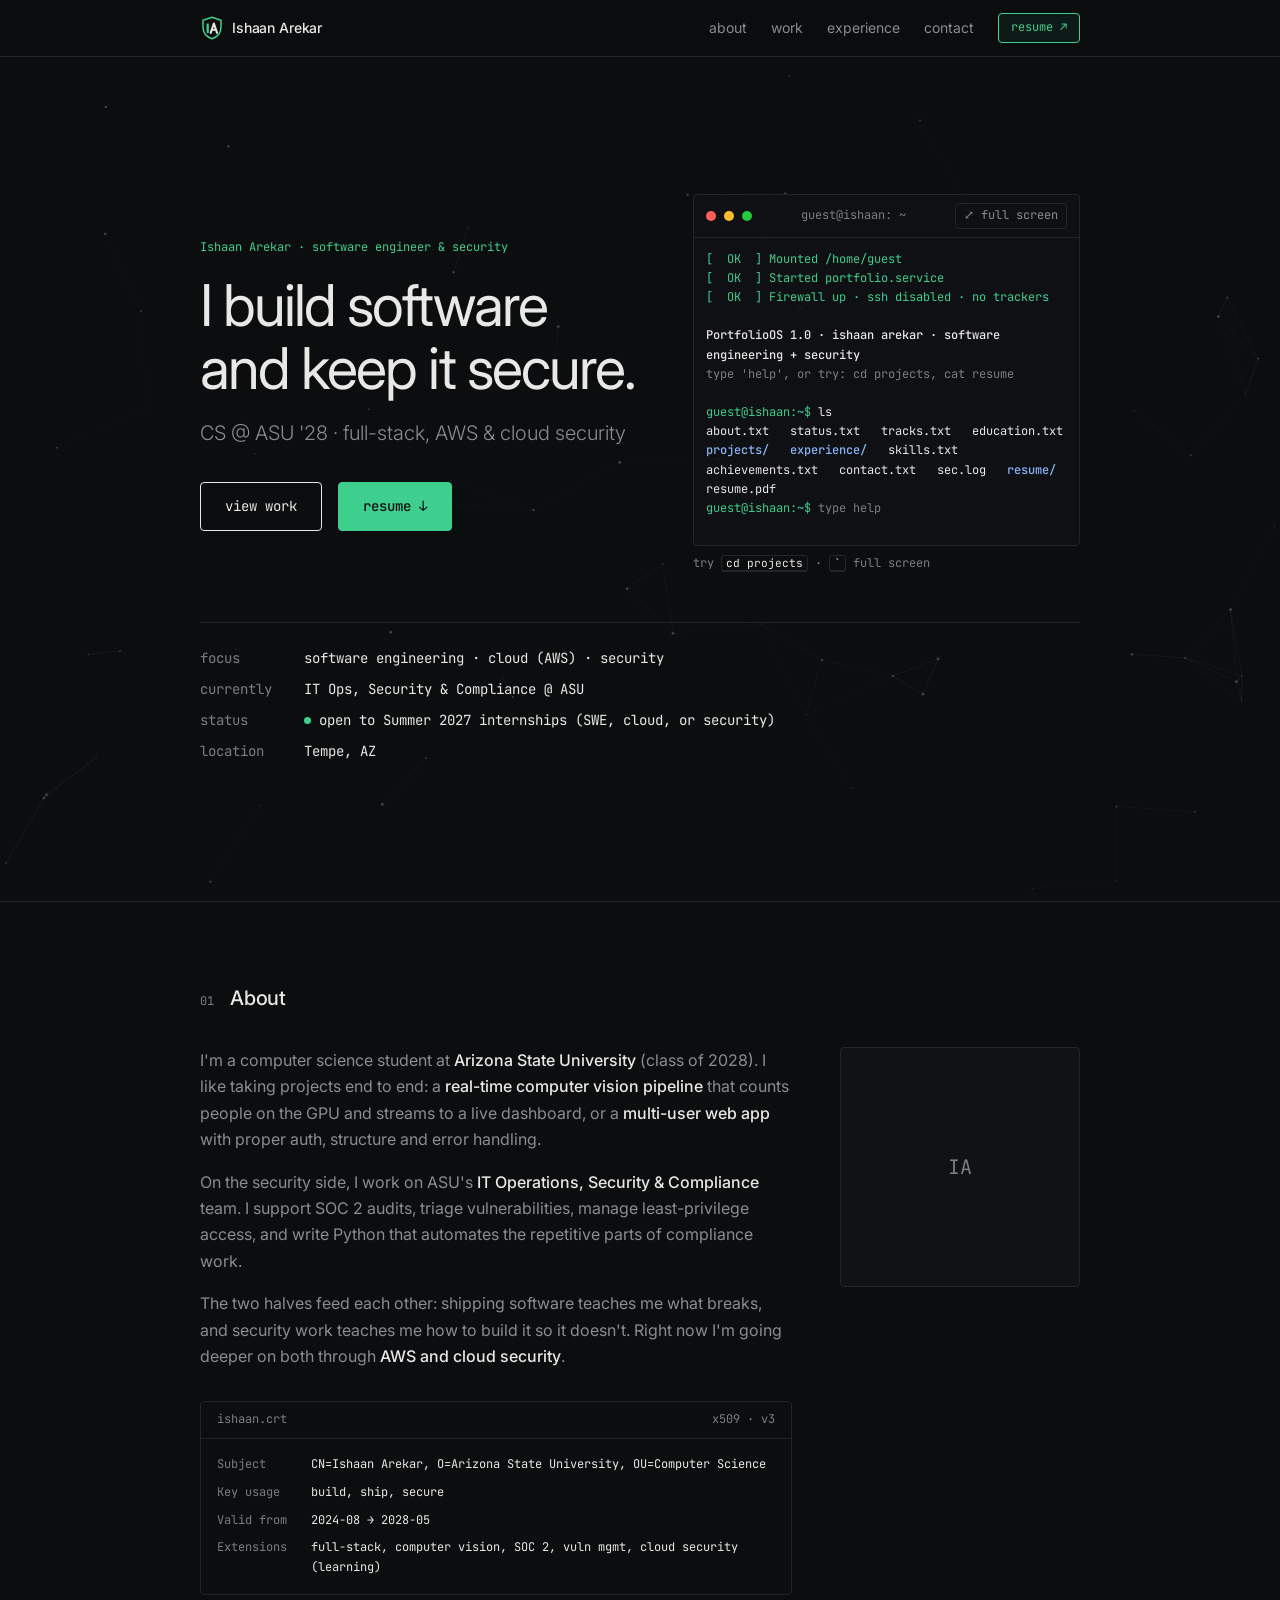
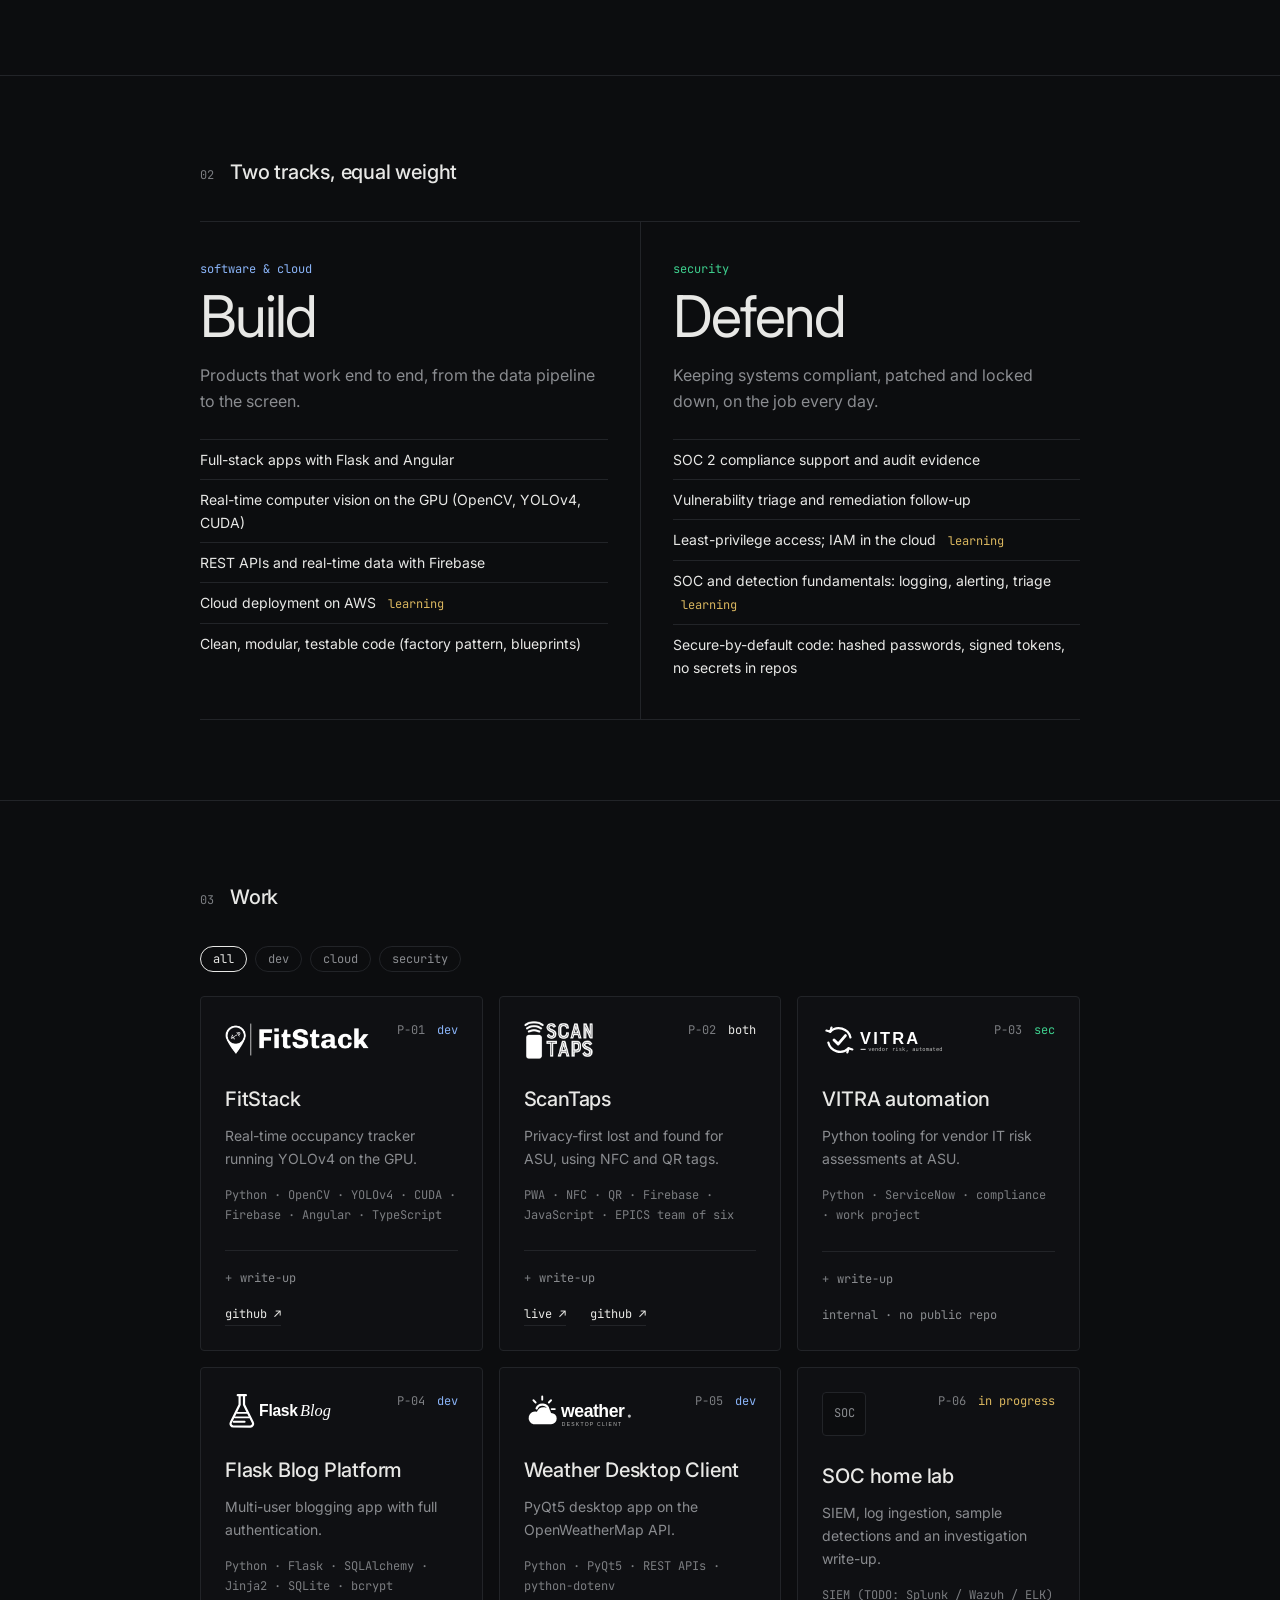
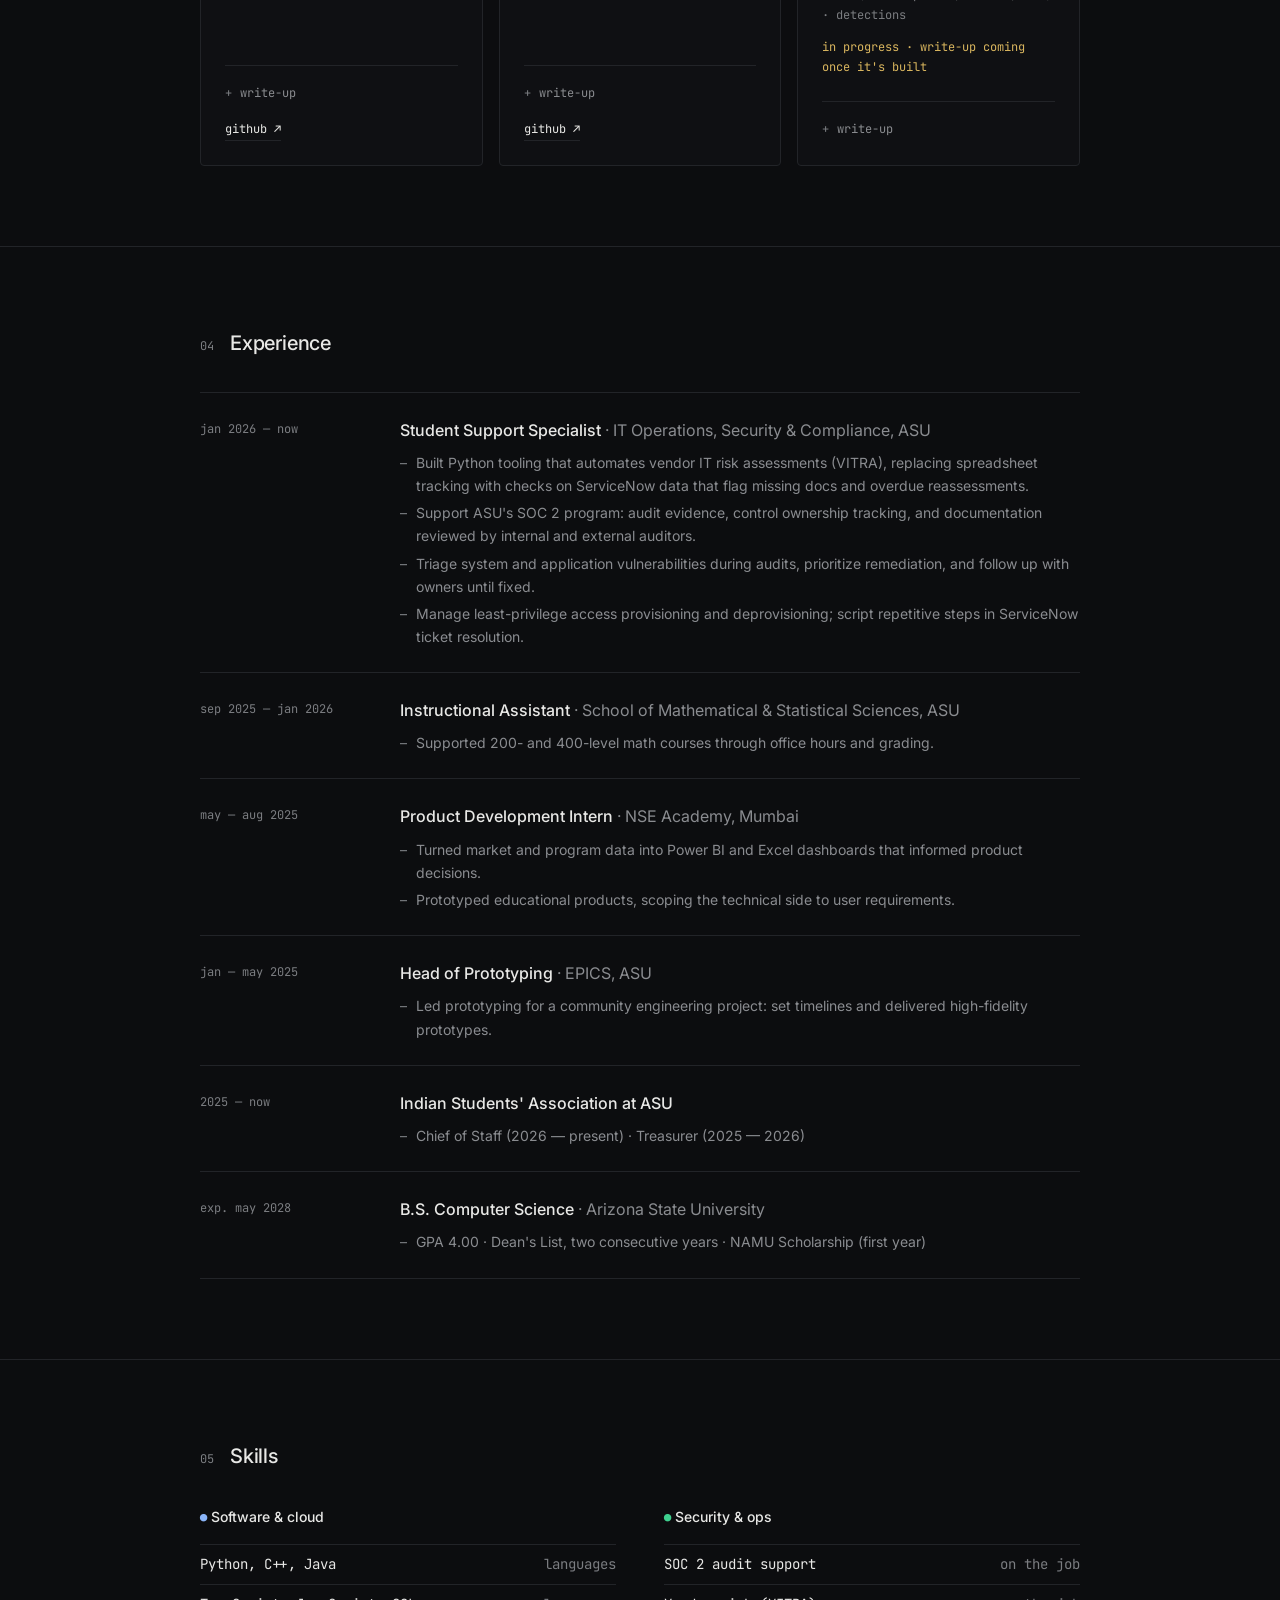
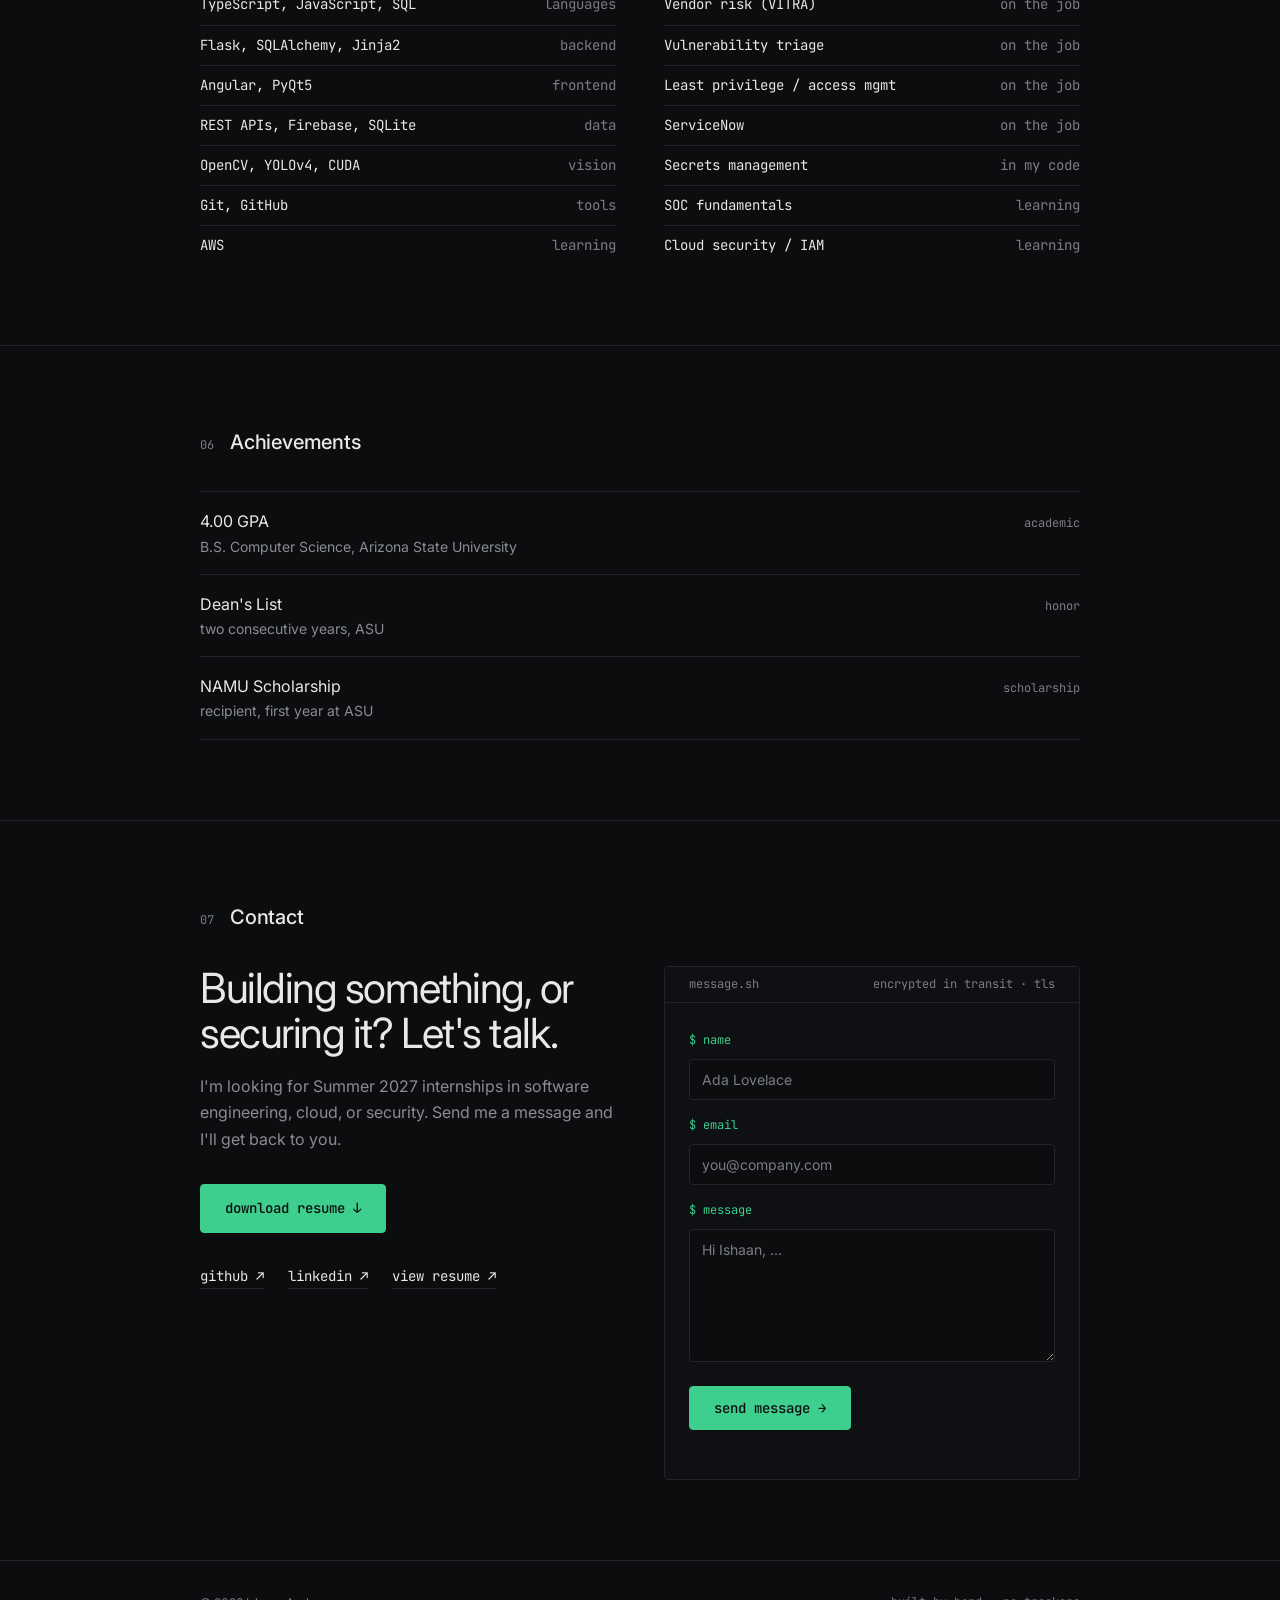
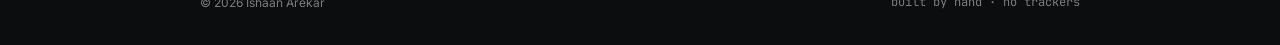
==== commit 4b1bffd4: "replace email with web3forms contact form" ====
--- a/index.html
+++ b/index.html
@@ -55,7 +55,7 @@
   <!-- fonts load without blocking the first paint -->
   <link rel="preload" as="style" href="https://fonts.googleapis.com/css2?family=Inter:wght@300;400;500&family=JetBrains+Mono:wght@400;500&display=swap" onload="this.onload=null;this.rel='stylesheet'" />
   <noscript><link rel="stylesheet" href="https://fonts.googleapis.com/css2?family=Inter:wght@300;400;500&family=JetBrains+Mono:wght@400;500&display=swap" /></noscript>
-  <link rel="stylesheet" href="style.css?v=20261015c" />
+  <link rel="stylesheet" href="style.css?v=20261015e" />
   <script>document.documentElement.classList.add("js");</script>
 </head>
 <body>
@@ -502,16 +502,38 @@
     <section id="contact" class="section contact fade" aria-labelledby="contact-title">
       <div class="wrap">
         <div class="section-head"><span class="idx">07</span><h2 id="contact-title" data-scramble>Contact</h2></div>
-        <p class="big">Building something, or securing it? Let's talk.</p>
-        <p>I'm looking for Summer 2027 internships in software engineering, cloud, or security. My inbox is open.</p>
-        <div class="contact-actions">
-          <a class="btn" href="mailto:ishaanarekar25@gmail.com">ishaanarekar25@gmail.com</a>
-          <a class="btn btn-solid" href="resume.pdf" download="Ishaan-Arekar-Resume.pdf">download resume ↓</a>
-        </div>
-        <div class="contact-links">
-          <a class="link" href="https://github.com/IshaanArekar" target="_blank" rel="noopener">github ↗</a>
-          <a class="link" href="https://www.linkedin.com/in/ishaan-arekar" target="_blank" rel="noopener">linkedin ↗</a>
-          <a class="link" href="resume.pdf" target="_blank" rel="noopener">view resume ↗</a>
+        <div class="contact-grid">
+          <div>
+            <p class="big">Building something, or securing it? Let's talk.</p>
+            <p>I'm looking for Summer 2027 internships in software engineering, cloud, or security. Send me a message and I'll get back to you.</p>
+            <div class="contact-actions">
+              <a class="btn btn-solid" href="resume.pdf" download="Ishaan-Arekar-Resume.pdf">download resume ↓</a>
+            </div>
+            <div class="contact-links">
+              <a class="link" href="https://github.com/IshaanArekar" target="_blank" rel="noopener">github ↗</a>
+              <a class="link" href="https://www.linkedin.com/in/ishaan-arekar" target="_blank" rel="noopener">linkedin ↗</a>
+              <a class="link" href="resume.pdf" target="_blank" rel="noopener">view resume ↗</a>
+            </div>
+          </div>
+
+          <!-- contact form: messages are delivered by Web3Forms, so no email address is shown on the page -->
+          <form id="contact-form" class="cform" action="https://api.web3forms.com/submit" method="POST">
+            <div class="cform-bar"><span>message.sh</span><span>encrypted in transit · tls</span></div>
+            <!-- TODO: paste your Web3Forms access key here (web3forms.com → enter your email → copy the key from the email). It's meant to be public. -->
+            <input type="hidden" name="access_key" value="YOUR_WEB3FORMS_ACCESS_KEY" />
+            <input type="hidden" name="subject" value="New message from your portfolio" />
+            <input type="hidden" name="from_name" value="Portfolio contact form" />
+            <!-- spam trap: real people never see or tick this -->
+            <input type="checkbox" name="botcheck" class="hp" tabindex="-1" autocomplete="off" aria-hidden="true" />
+            <label for="cf-name">$ name</label>
+            <input id="cf-name" name="name" type="text" required maxlength="100" autocomplete="name" placeholder="Ada Lovelace" />
+            <label for="cf-email">$ email</label>
+            <input id="cf-email" name="email" type="email" required maxlength="200" autocomplete="email" placeholder="you@company.com" />
+            <label for="cf-message">$ message</label>
+            <textarea id="cf-message" name="message" required rows="5" maxlength="4000" placeholder="Hi Ishaan, ..."></textarea>
+            <button class="btn btn-solid" type="submit">send message →</button>
+            <p class="cform-status" role="status" aria-live="polite"></p>
+          </form>
         </div>
       </div>
     </section>
@@ -524,7 +546,7 @@
     </div>
   </footer>
 
-  <script src="script.js?v=20261015c"></script>
-  <script src="terminal.js?v=20261015c"></script>
+  <script src="script.js?v=20261015e"></script>
+  <script src="terminal.js?v=20261015e"></script>
 </body>
 </html>
--- a/style.css
+++ b/style.css
@@ -251,6 +251,34 @@
 }
 .btn:hover { color: var(--accent); border-color: var(--accent); }
 .contact-actions { display: flex; flex-wrap: wrap; gap: var(--s-3); }
+.contact-grid { display: grid; grid-template-columns: 1fr 1fr; gap: var(--s-7); align-items: start; }
+.contact-grid .big { font-size: clamp(1.9rem, 4vw, 2.6rem); }
+
+/* contact form */
+.cform {
+  display: flex; flex-direction: column; gap: var(--s-2);
+  background: var(--card); border: 1px solid var(--rule); border-radius: var(--radius); padding: 0 var(--s-5) var(--s-5);
+}
+.cform-bar {
+  display: flex; justify-content: space-between; gap: var(--s-3); margin: 0 calc(var(--s-5) * -1) var(--s-3);
+  padding: var(--s-2) var(--s-5); border-bottom: 1px solid var(--rule);
+  font-family: var(--mono); font-size: var(--fs-xs); color: var(--faint);
+}
+.cform label { font-family: var(--mono); font-size: var(--fs-xs); color: var(--accent); margin-top: var(--s-2); }
+.cform input, .cform textarea {
+  width: 100%; background: var(--bg); color: var(--text); font: inherit; font-size: var(--fs-sm);
+  border: 1px solid var(--rule); border-radius: var(--radius); padding: var(--s-2) var(--s-3);
+  transition: border-color 0.15s;
+}
+.cform textarea { resize: vertical; min-height: 7rem; }
+.cform input::placeholder, .cform textarea::placeholder { color: var(--faint); }
+.cform input:focus, .cform textarea:focus { outline: none; border-color: var(--accent); }
+.cform .btn { margin-top: var(--s-4); align-self: flex-start; }
+.cform .btn[disabled] { opacity: 0.6; cursor: wait; }
+.cform .hp { position: absolute; left: -9999px; width: 1px; height: 1px; opacity: 0; }
+.contact .cform-status { margin: 0; max-width: none; min-height: 1.4em; font-family: var(--mono); font-size: var(--fs-xs); color: var(--muted); }
+.cform-status.ok { color: var(--accent); }
+.cform-status.err { color: #ff6b6b; }
 .btn-ghost { border-color: var(--rule); color: var(--muted); }
 .btn-ghost:hover { color: var(--text); border-color: var(--text); }
 .contact-links { display: flex; flex-wrap: wrap; gap: var(--s-5); margin-top: var(--s-6); font-family: var(--mono); font-size: var(--fs-sm); }
@@ -296,6 +324,8 @@
   .writeup dd { margin-bottom: var(--s-3); }
 
   .skills { grid-template-columns: 1fr; gap: var(--s-6); }
+  .contact-grid { grid-template-columns: 1fr; gap: var(--s-6); }
+  .cform-bar span:last-child { display: none; }
 }
 
 /* =========================================================
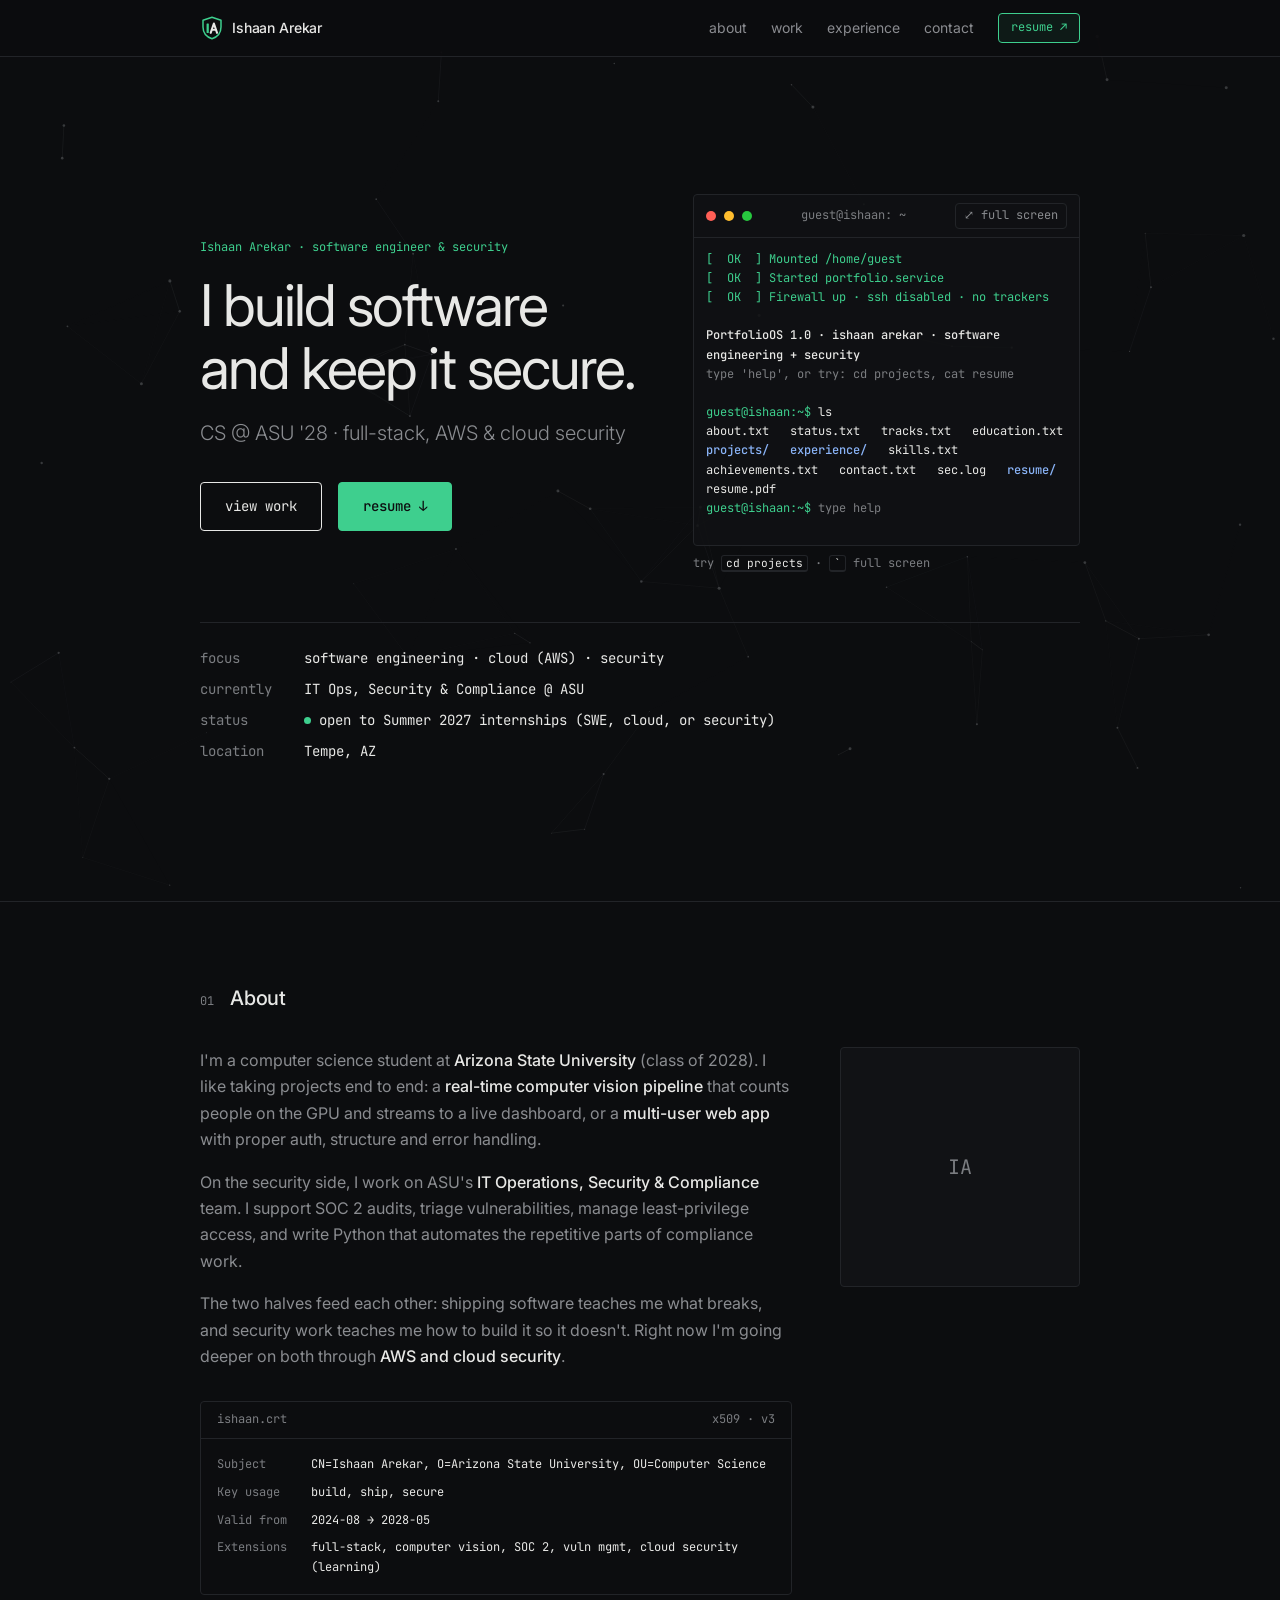
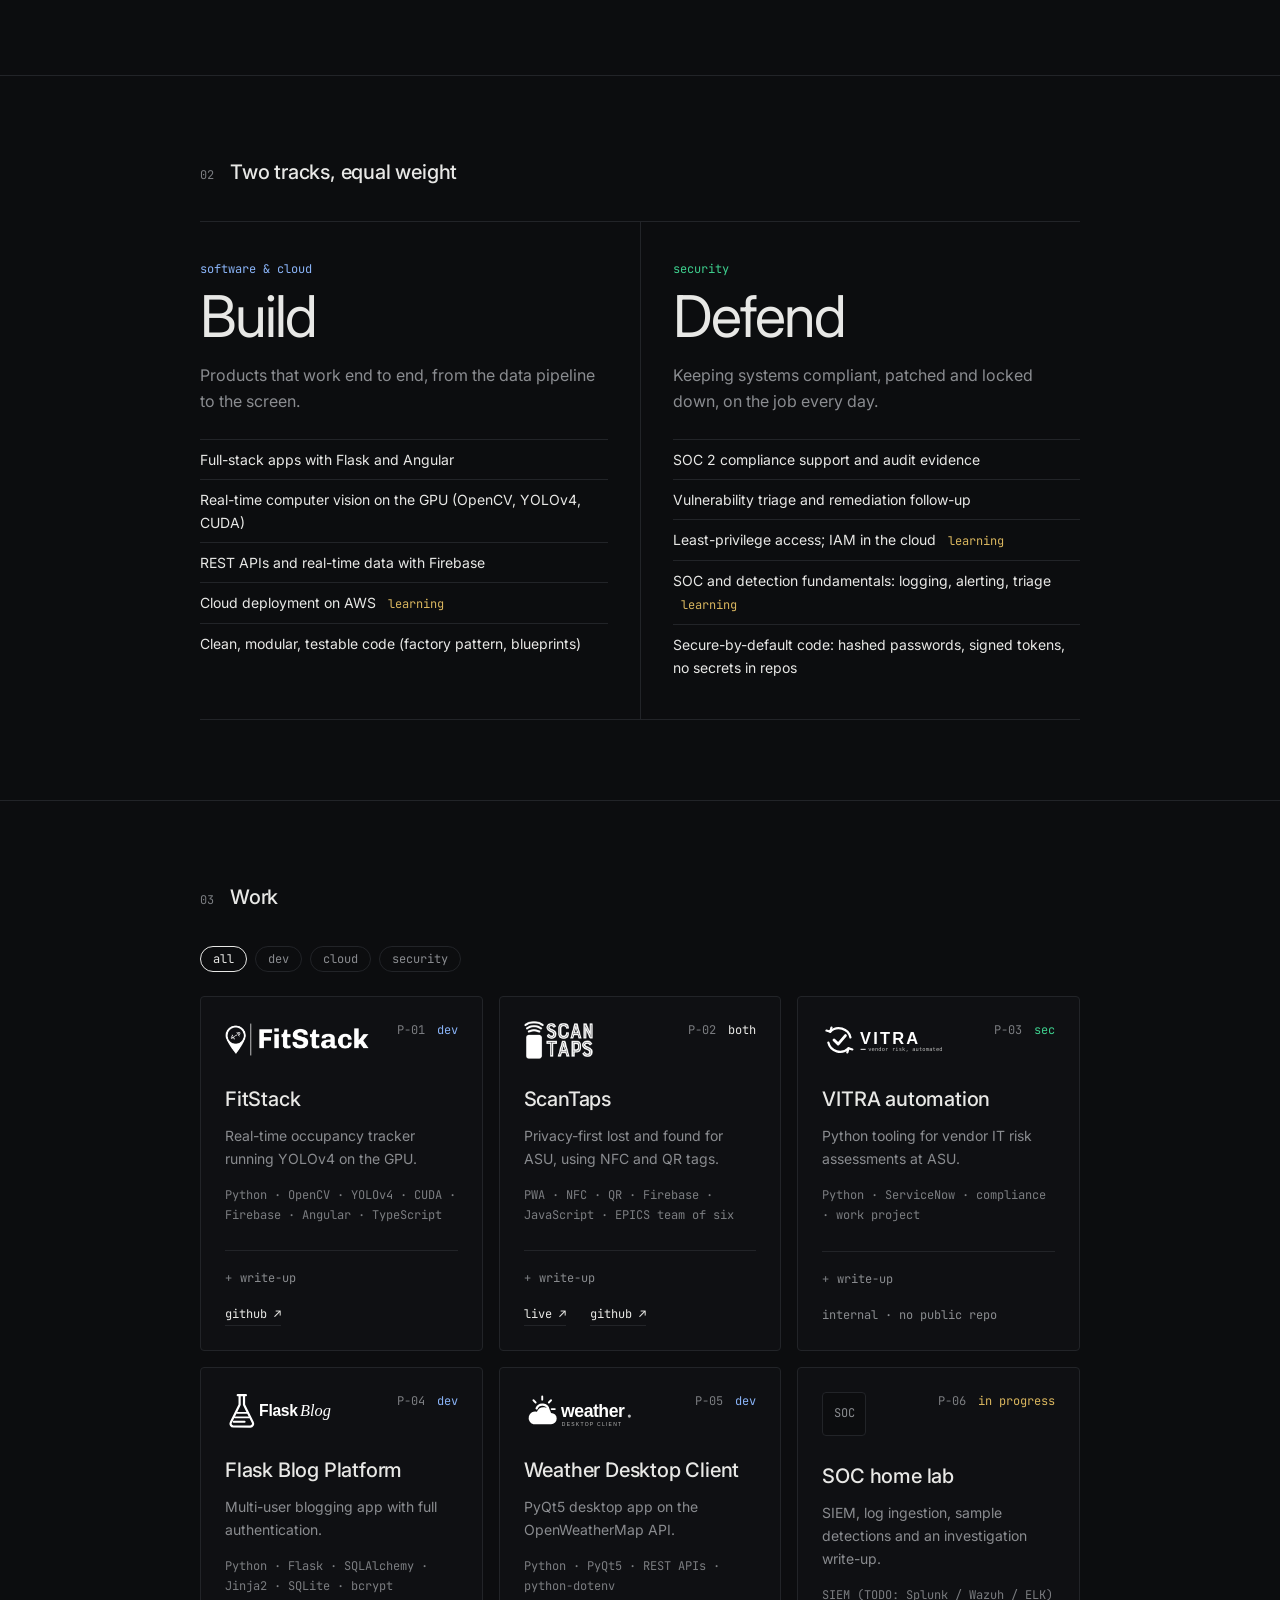
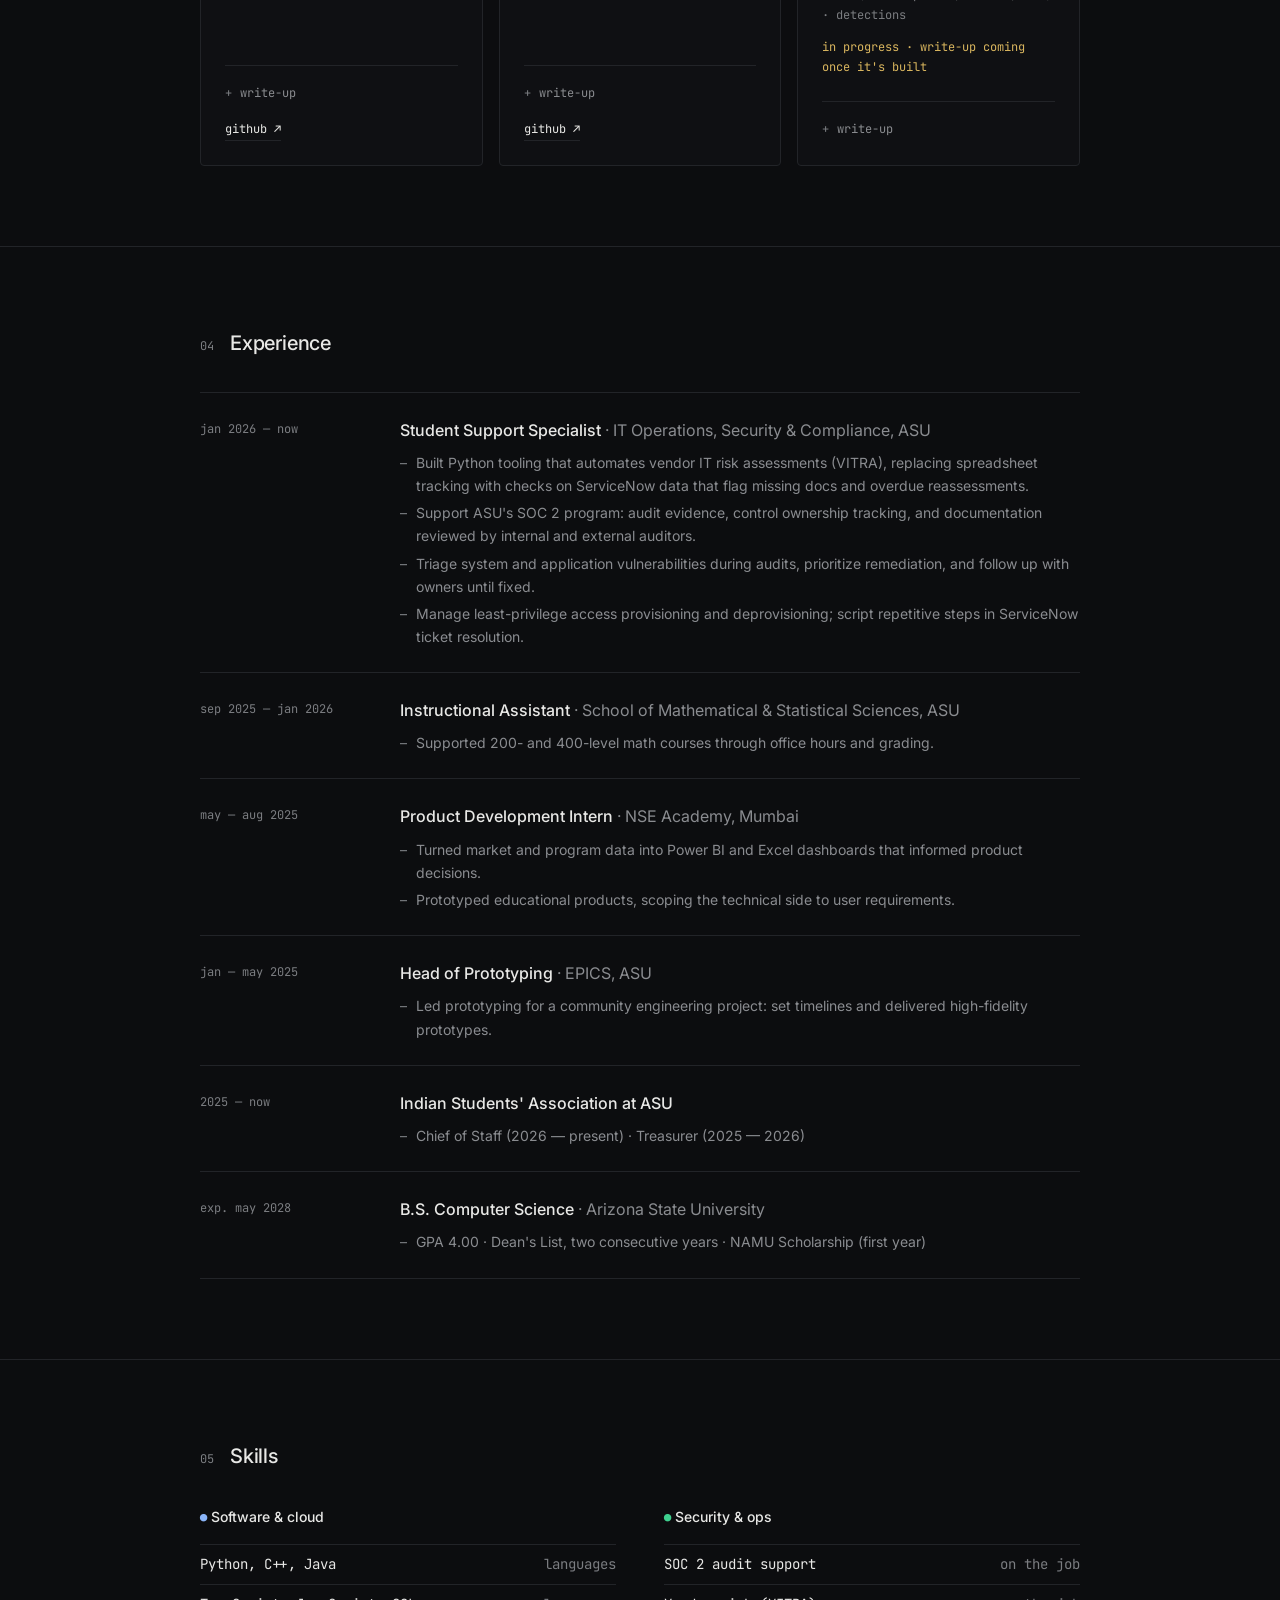
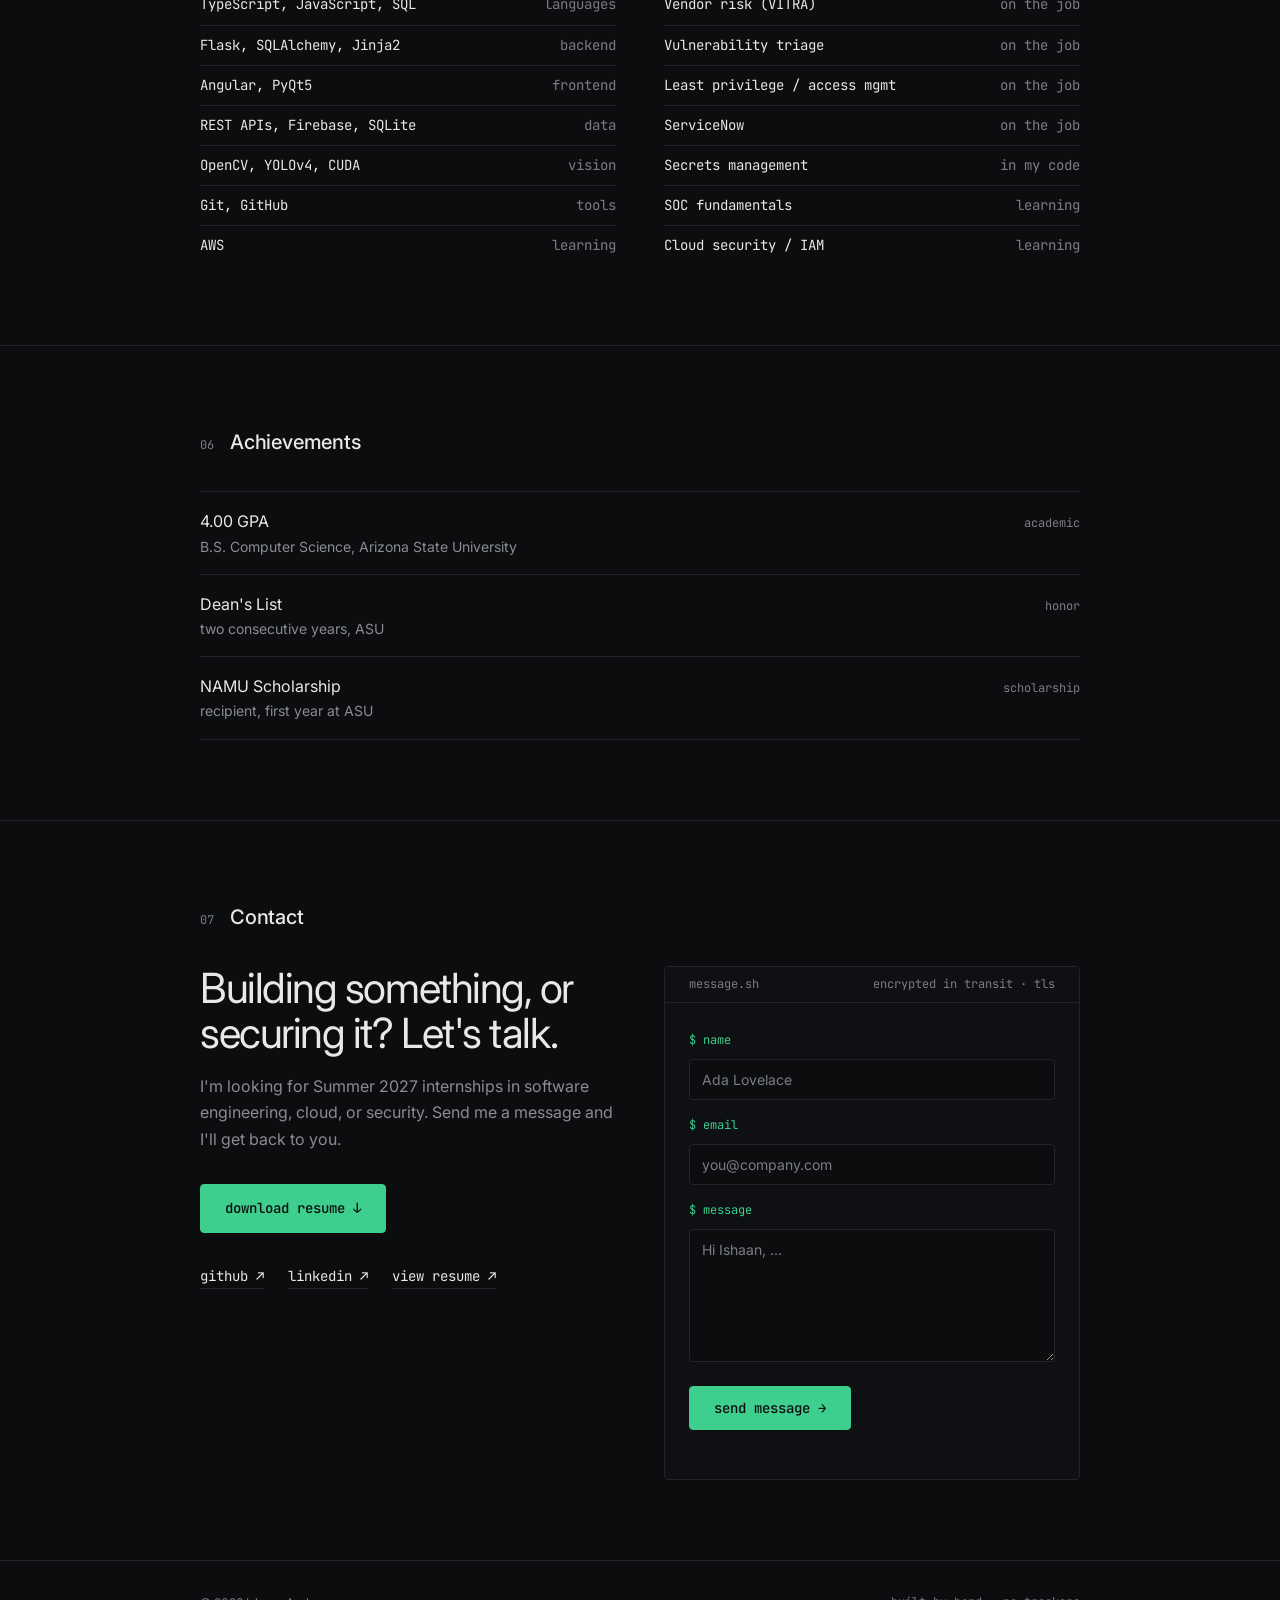
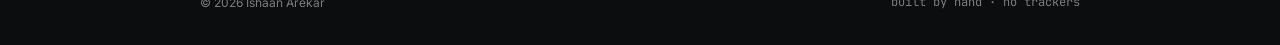
==== commit a7594f2c: "shorten page title" ====
--- a/index.html
+++ b/index.html
@@ -3,7 +3,7 @@
 <head>
   <meta charset="utf-8" />
   <meta name="viewport" content="width=device-width, initial-scale=1" />
-  <title>Ishaan Arekar | Software Engineer &amp; Security · ASU</title>
+  <title>Ishaan Arekar</title>
   <meta name="description" content="Ishaan Arekar is a CS student at Arizona State University building full-stack and cloud software and working in security: SOC 2, vulnerability triage, cloud security." />
   <meta name="author" content="Ishaan Arekar" />
   <meta name="robots" content="index, follow, max-image-preview:large" />
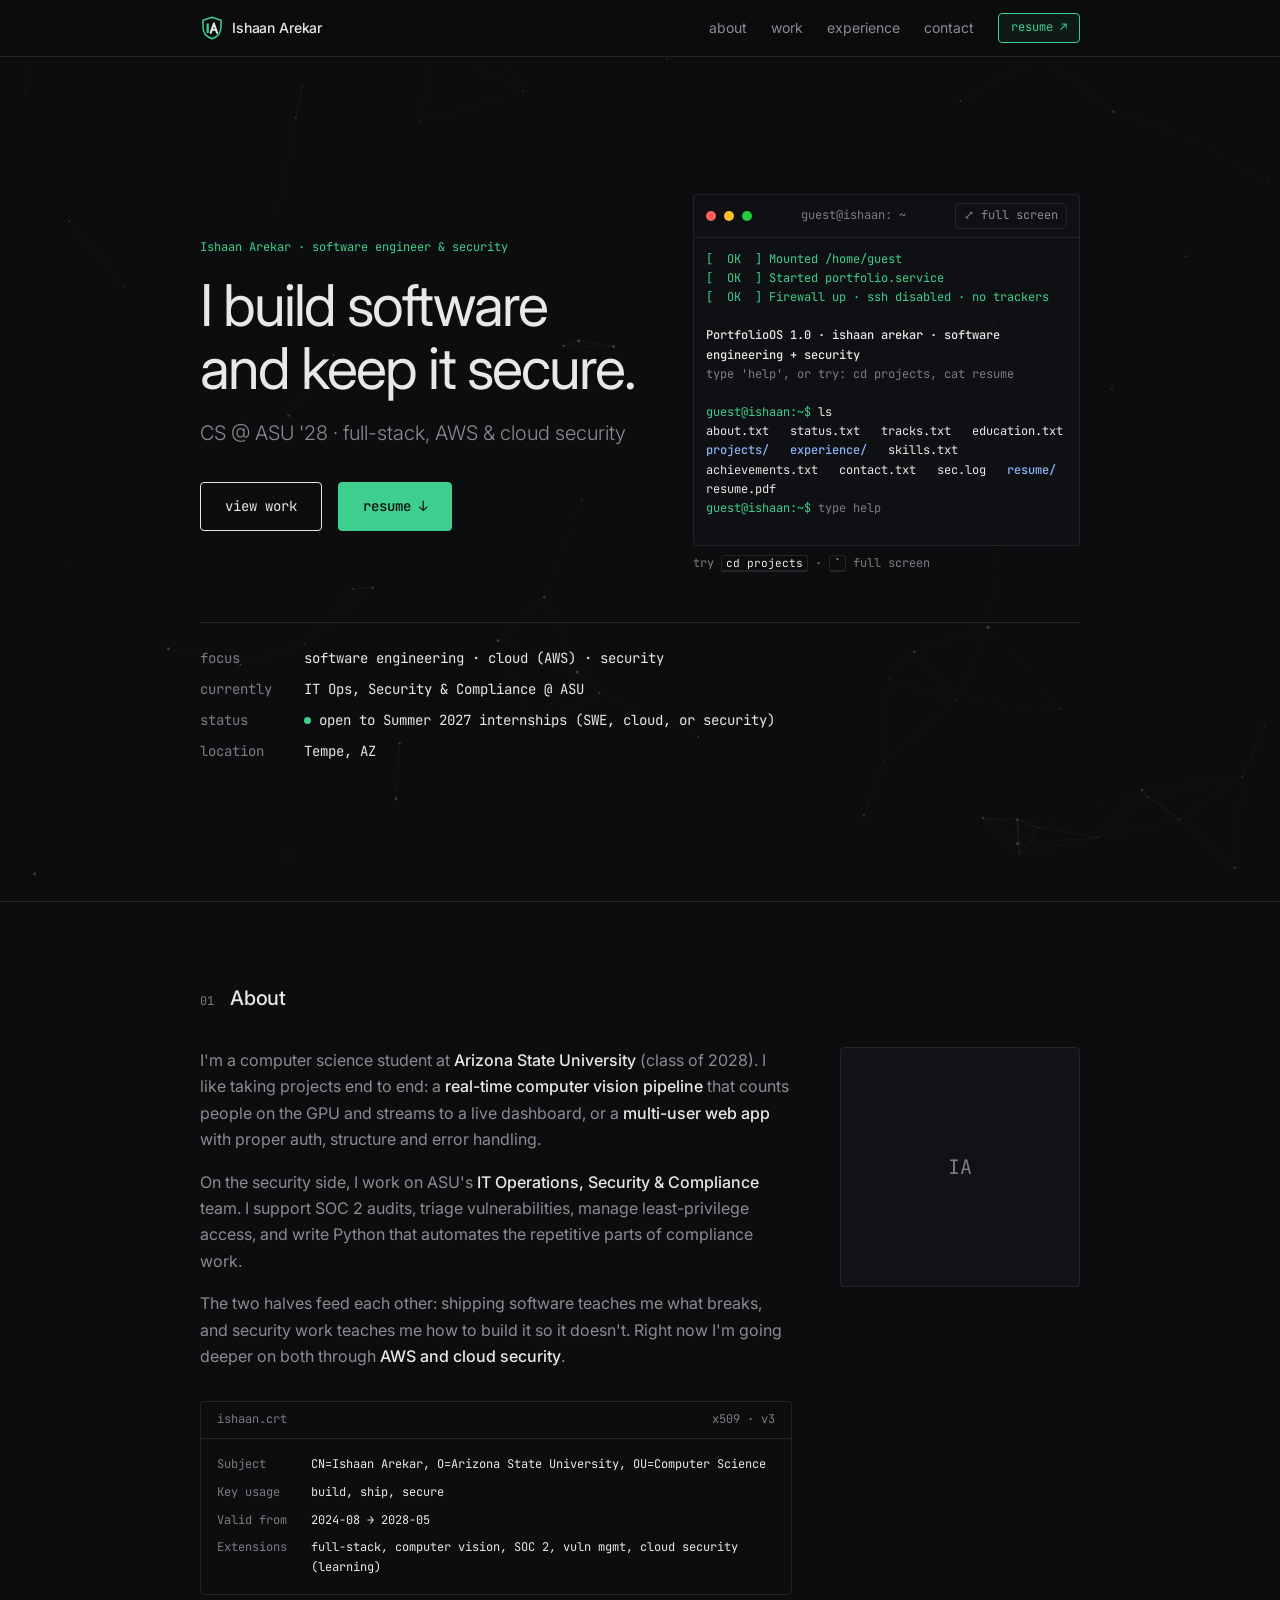
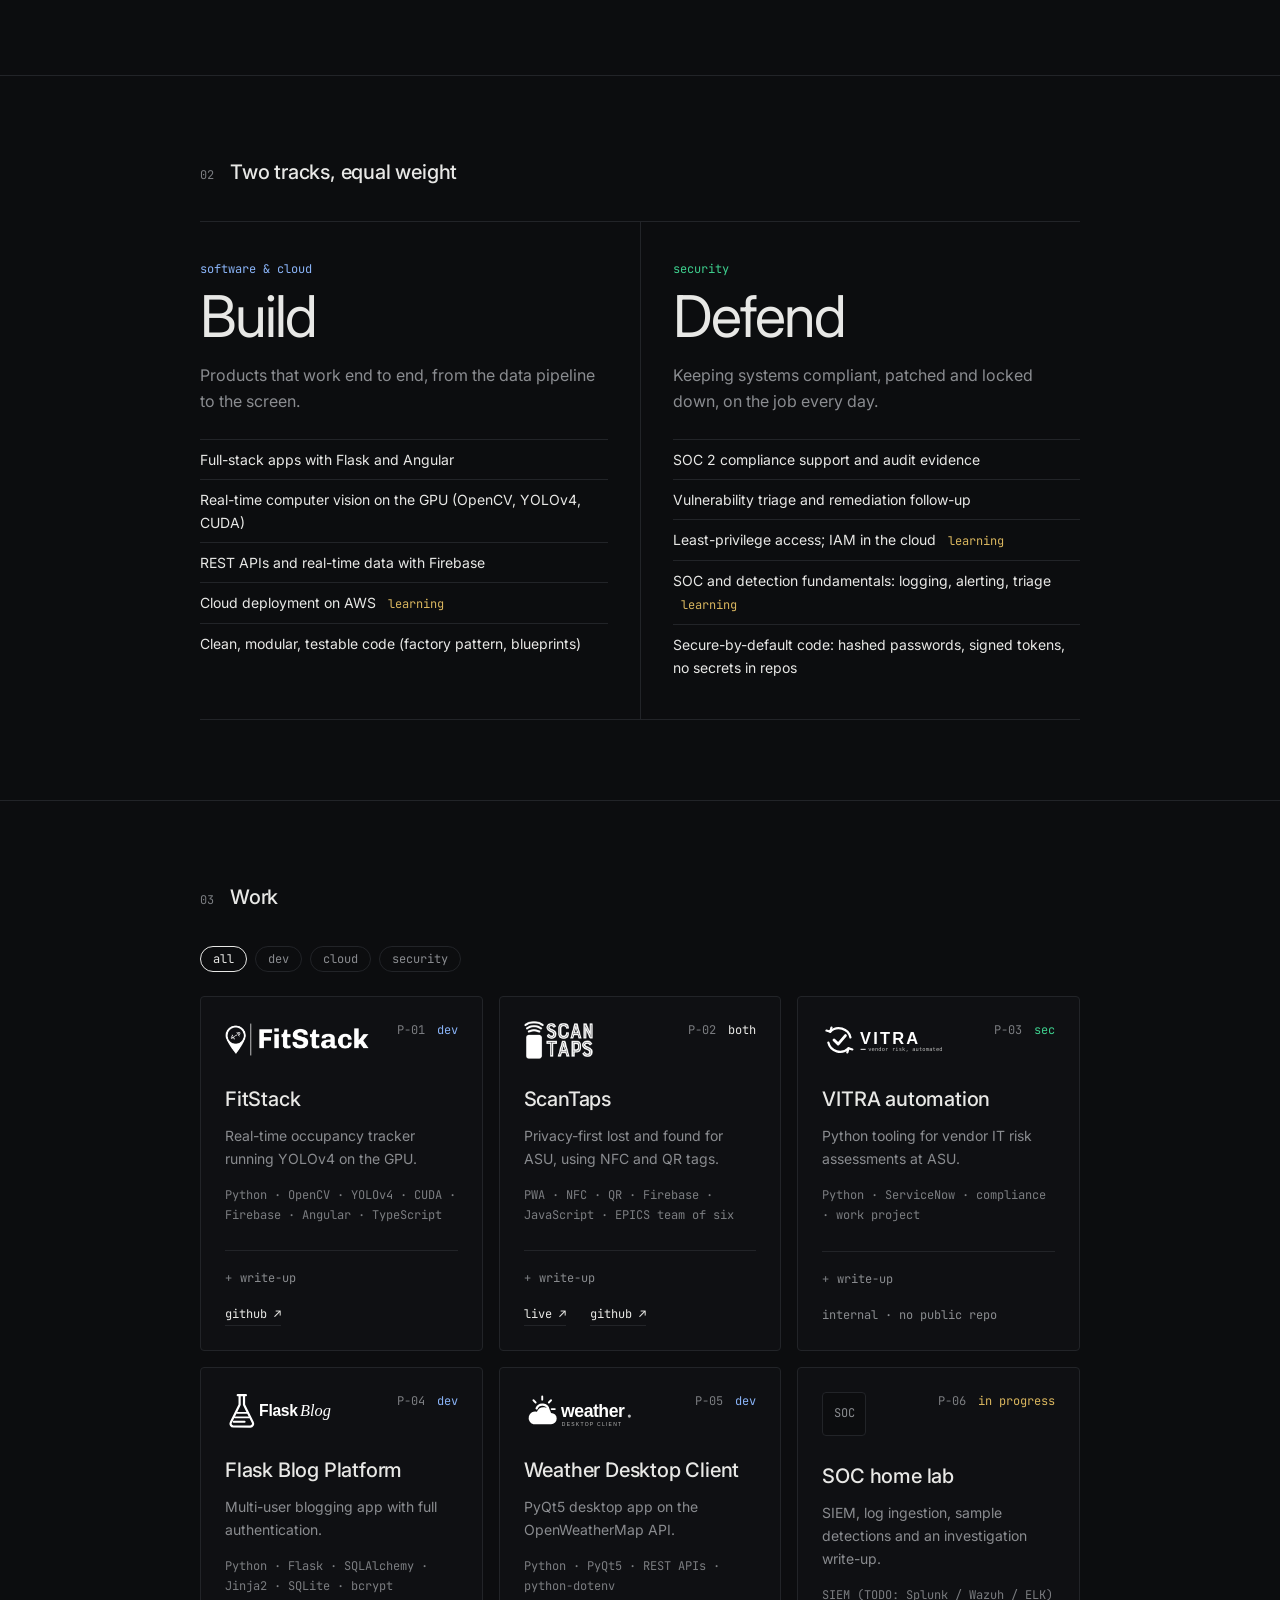
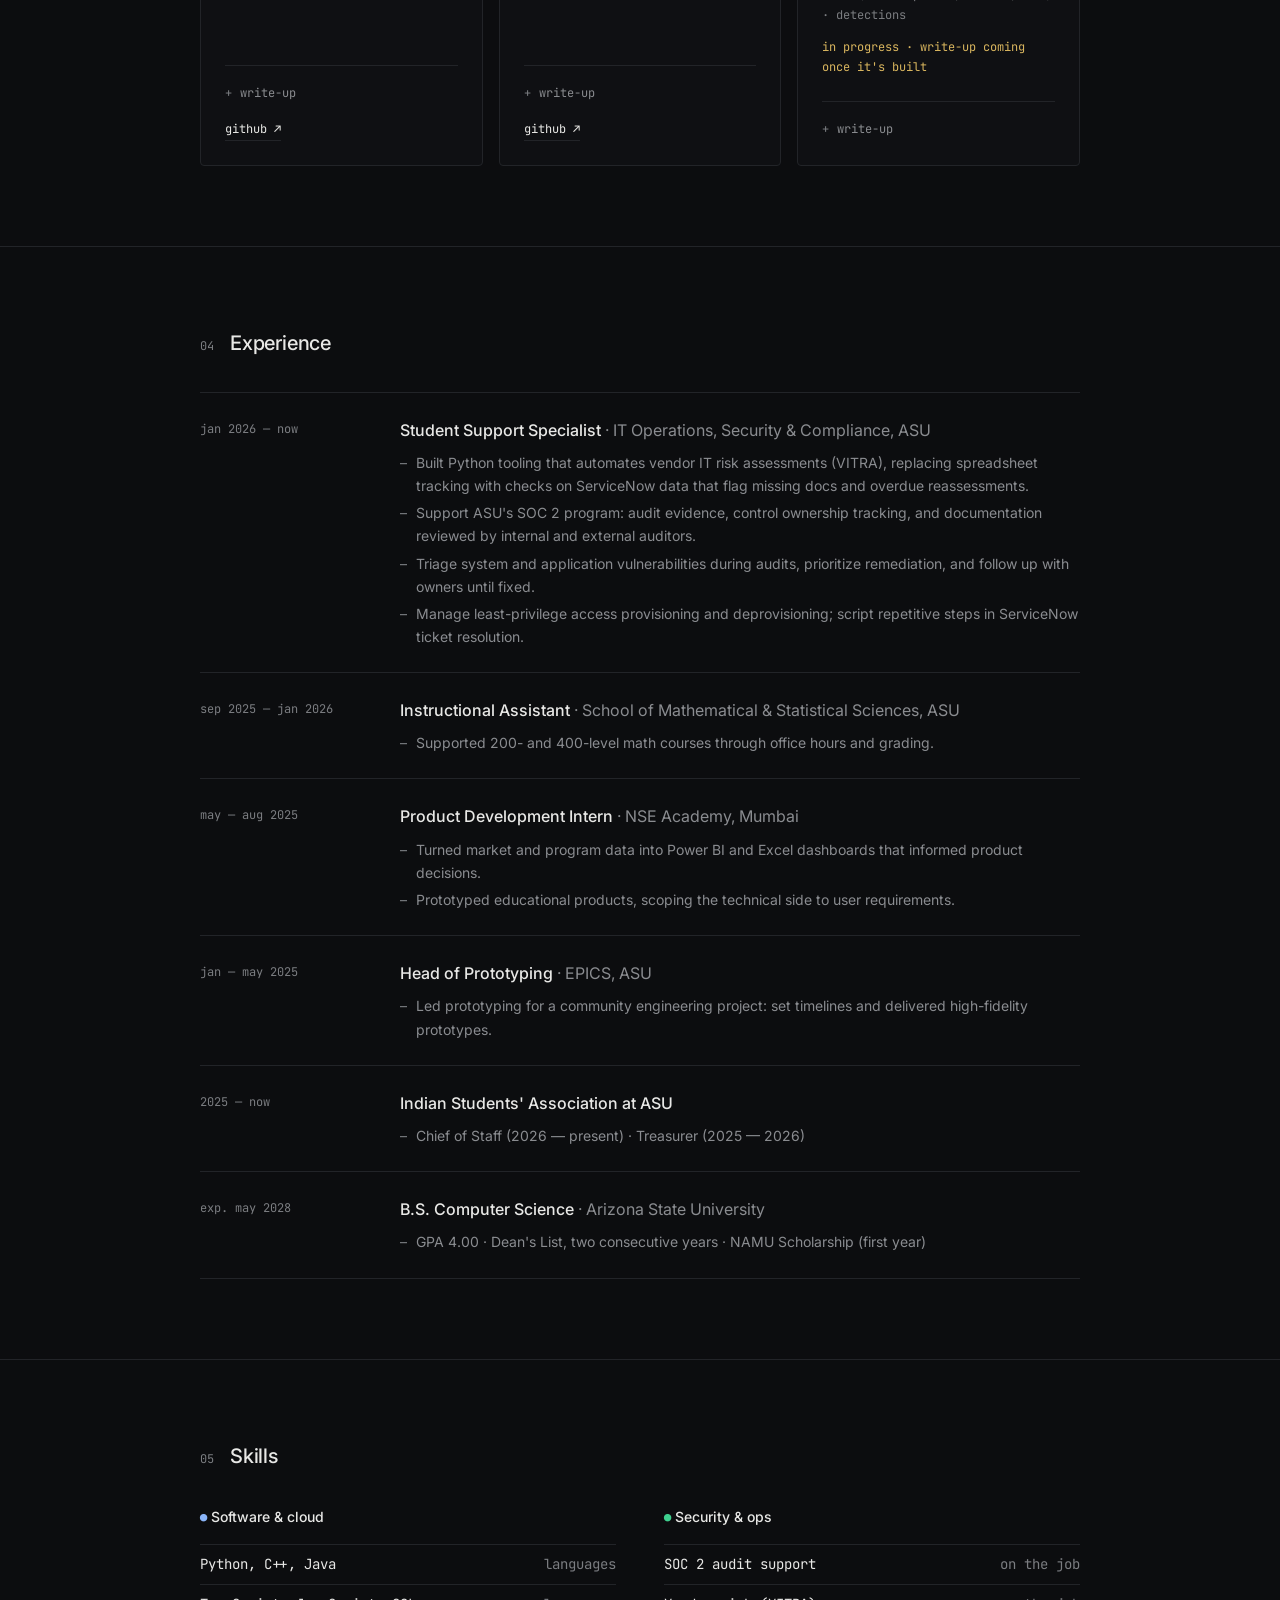
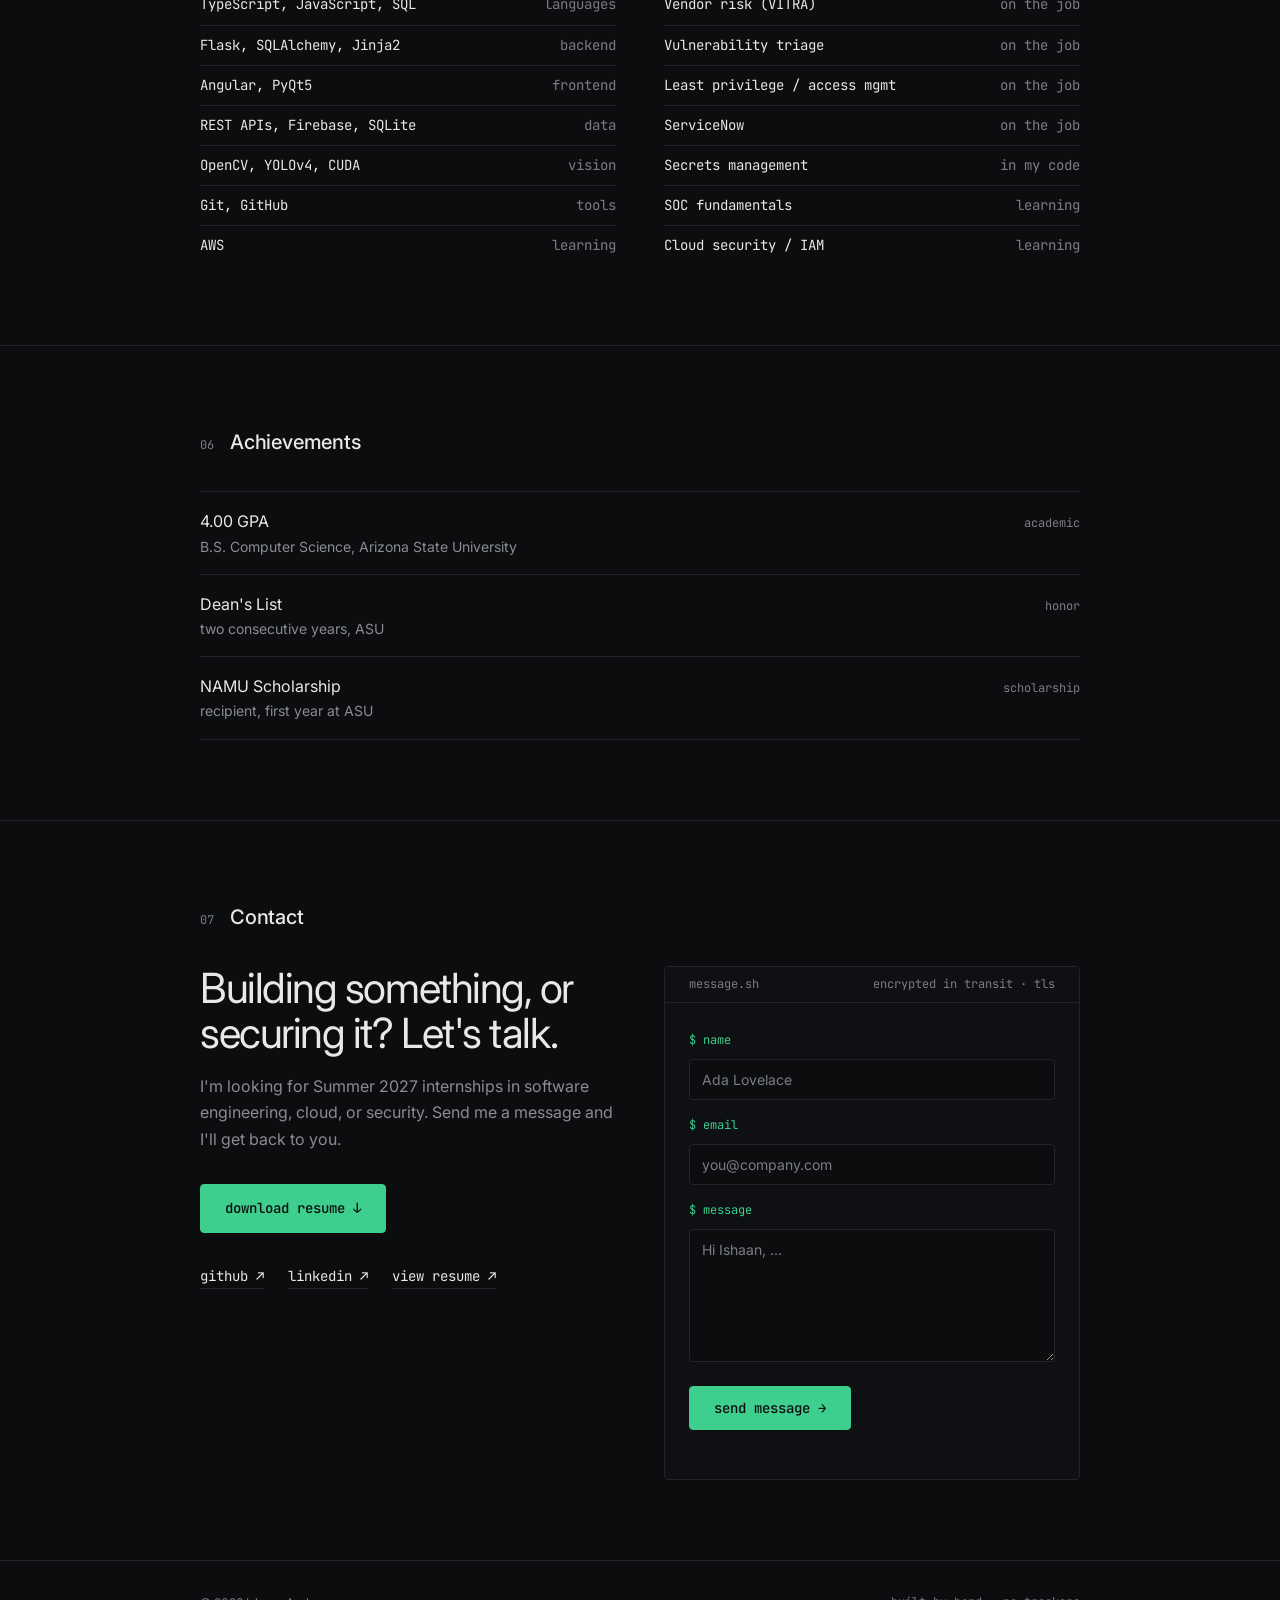
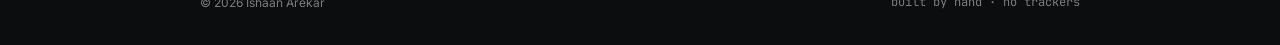
==== commit 9edd2992: "connect contact form" ====
--- a/index.html
+++ b/index.html
@@ -519,8 +519,8 @@
           <!-- contact form: messages are delivered by Web3Forms, so no email address is shown on the page -->
           <form id="contact-form" class="cform" action="https://api.web3forms.com/submit" method="POST">
             <div class="cform-bar"><span>message.sh</span><span>encrypted in transit · tls</span></div>
-            <!-- TODO: paste your Web3Forms access key here (web3forms.com → enter your email → copy the key from the email). It's meant to be public. -->
-            <input type="hidden" name="access_key" value="YOUR_WEB3FORMS_ACCESS_KEY" />
+            <!-- Web3Forms access key: public by design, it only lets visitors send messages to my inbox -->
+            <input type="hidden" name="access_key" value="89e09220-1588-4fbd-aefc-b27ca92140ce" />
             <input type="hidden" name="subject" value="New message from your portfolio" />
             <input type="hidden" name="from_name" value="Portfolio contact form" />
             <!-- spam trap: real people never see or tick this -->
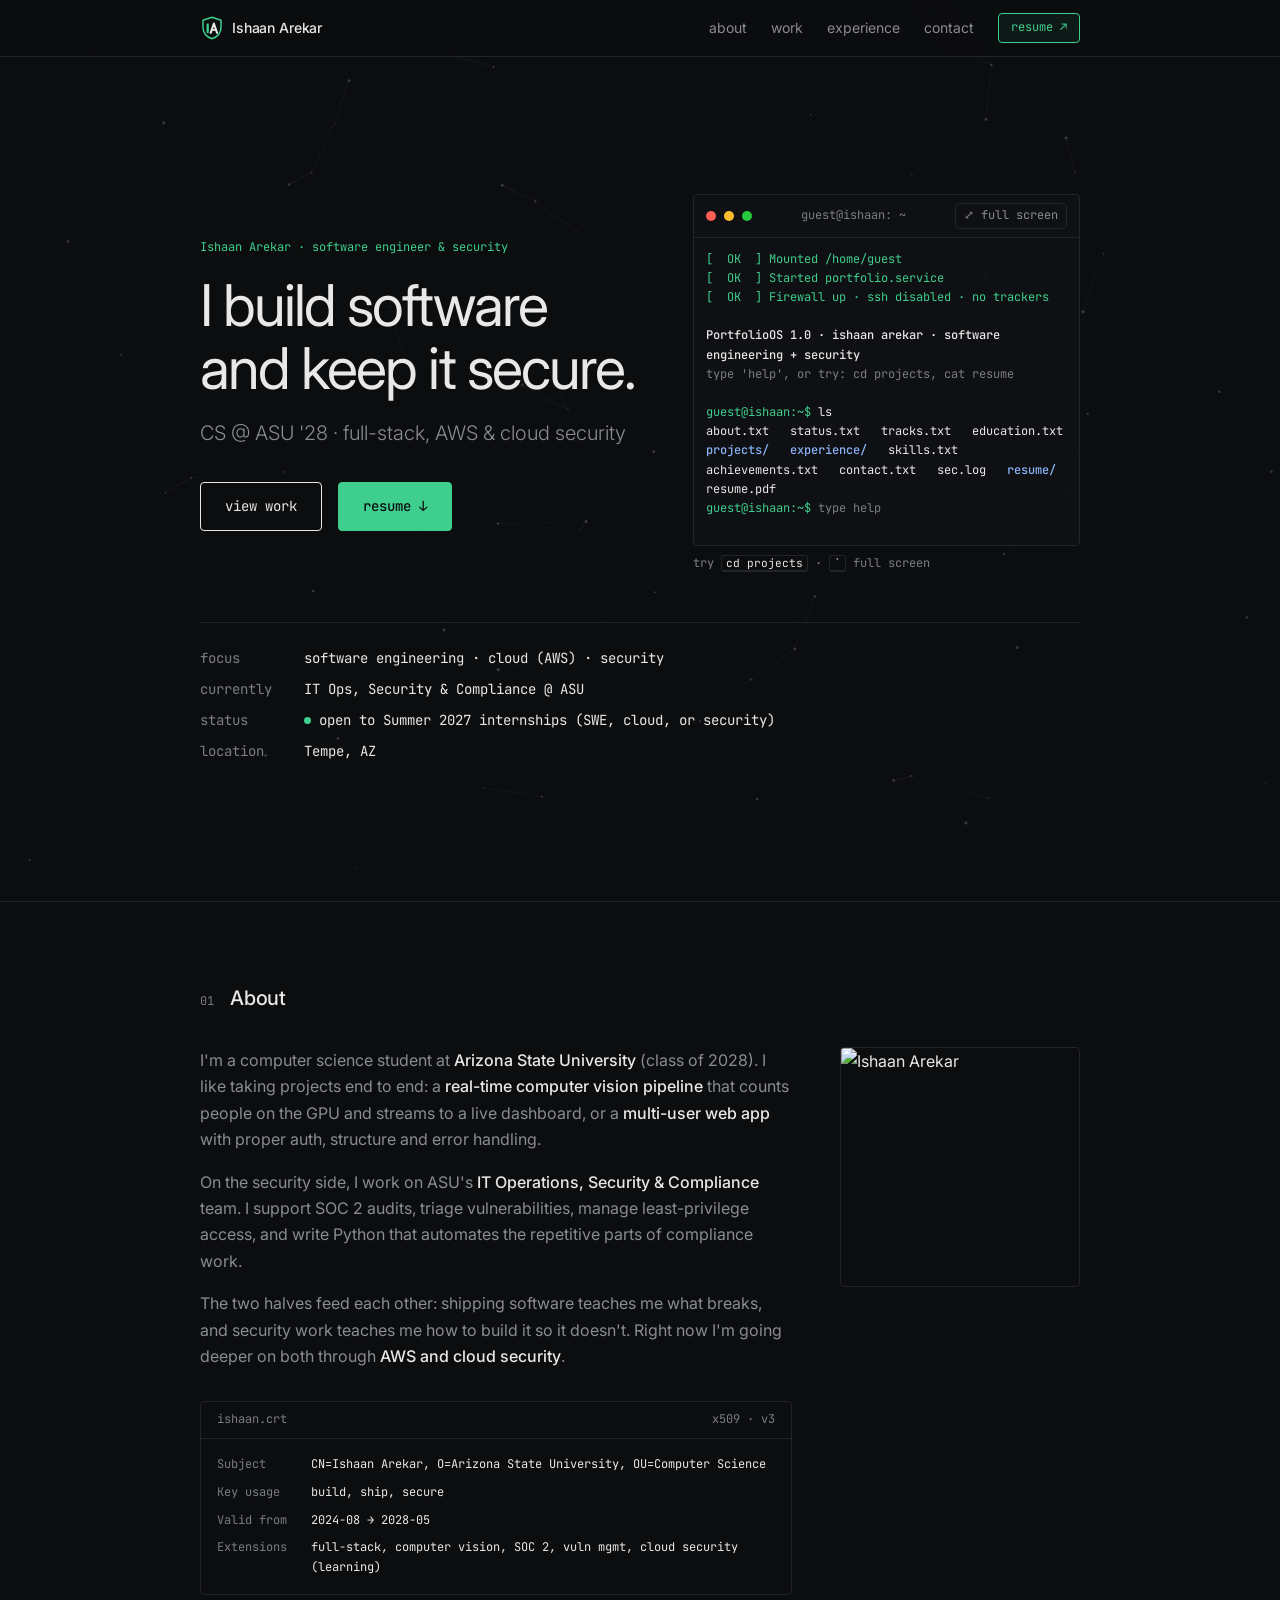
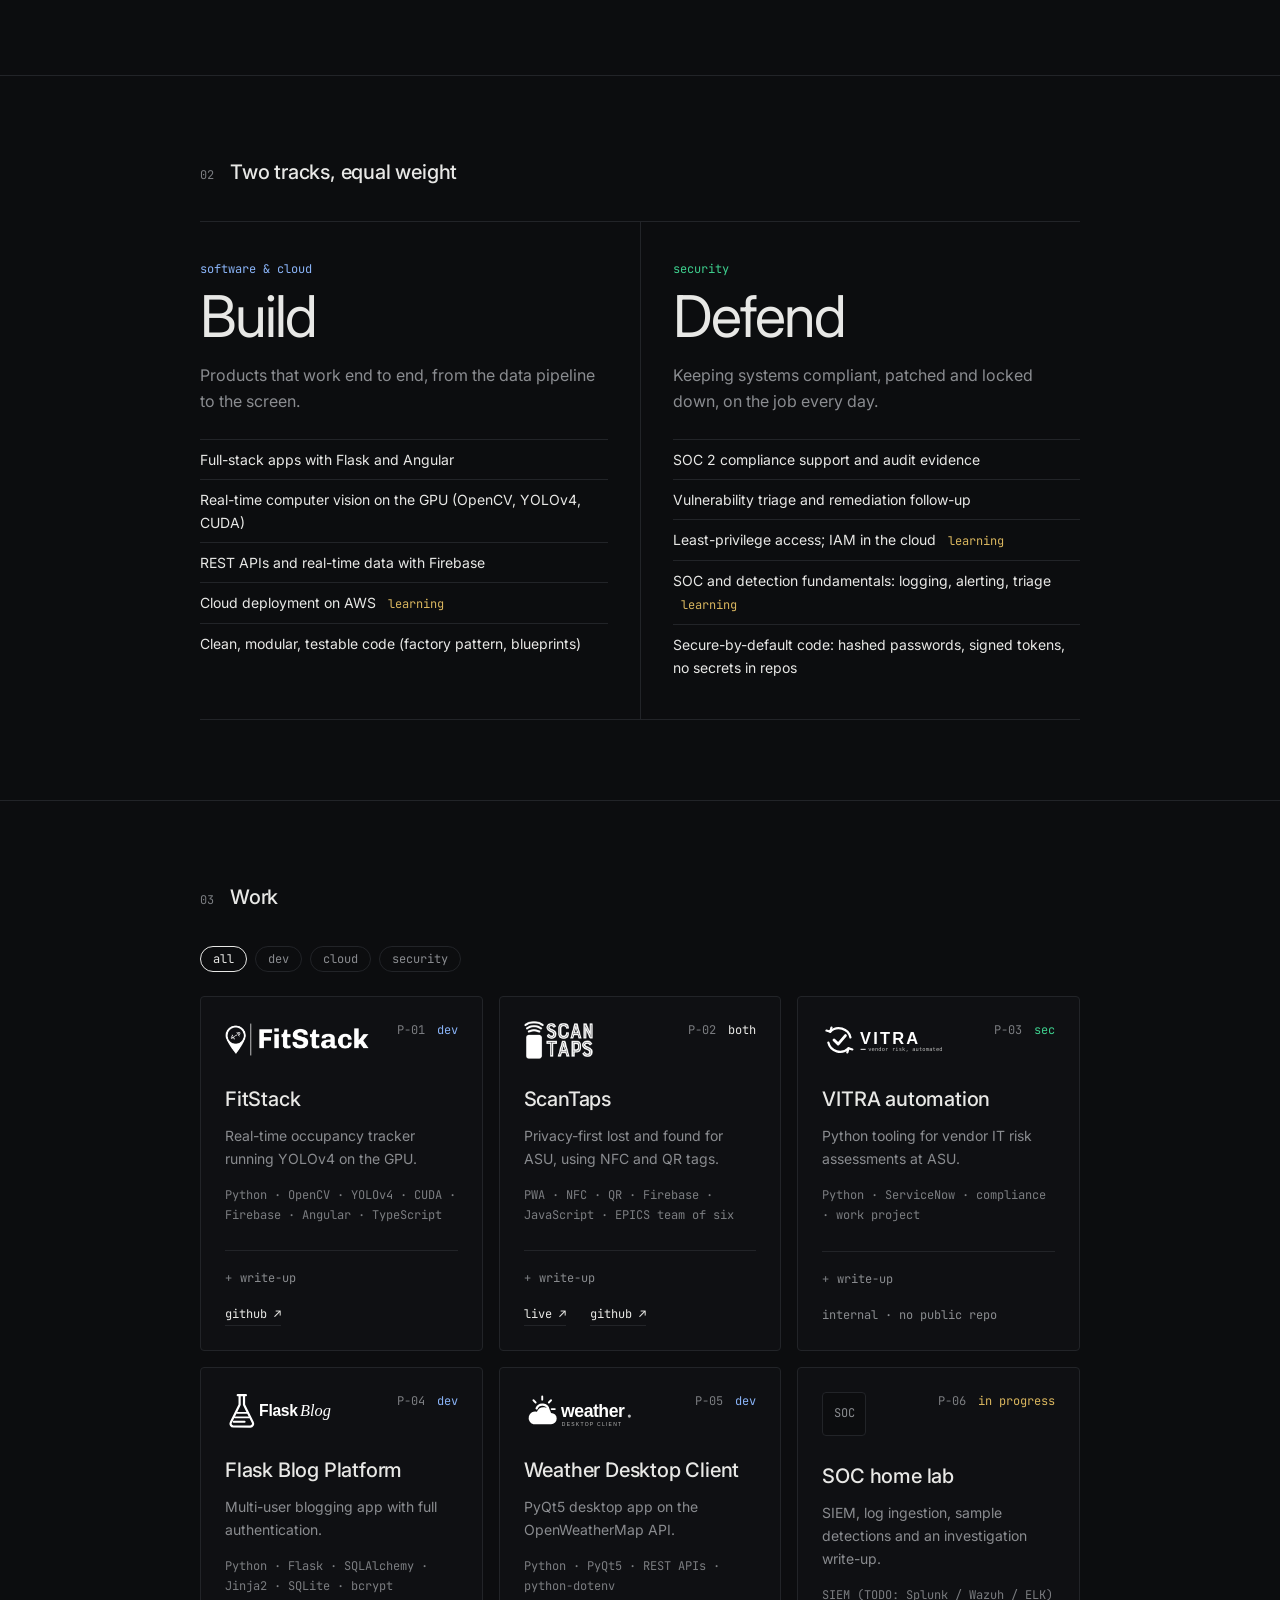
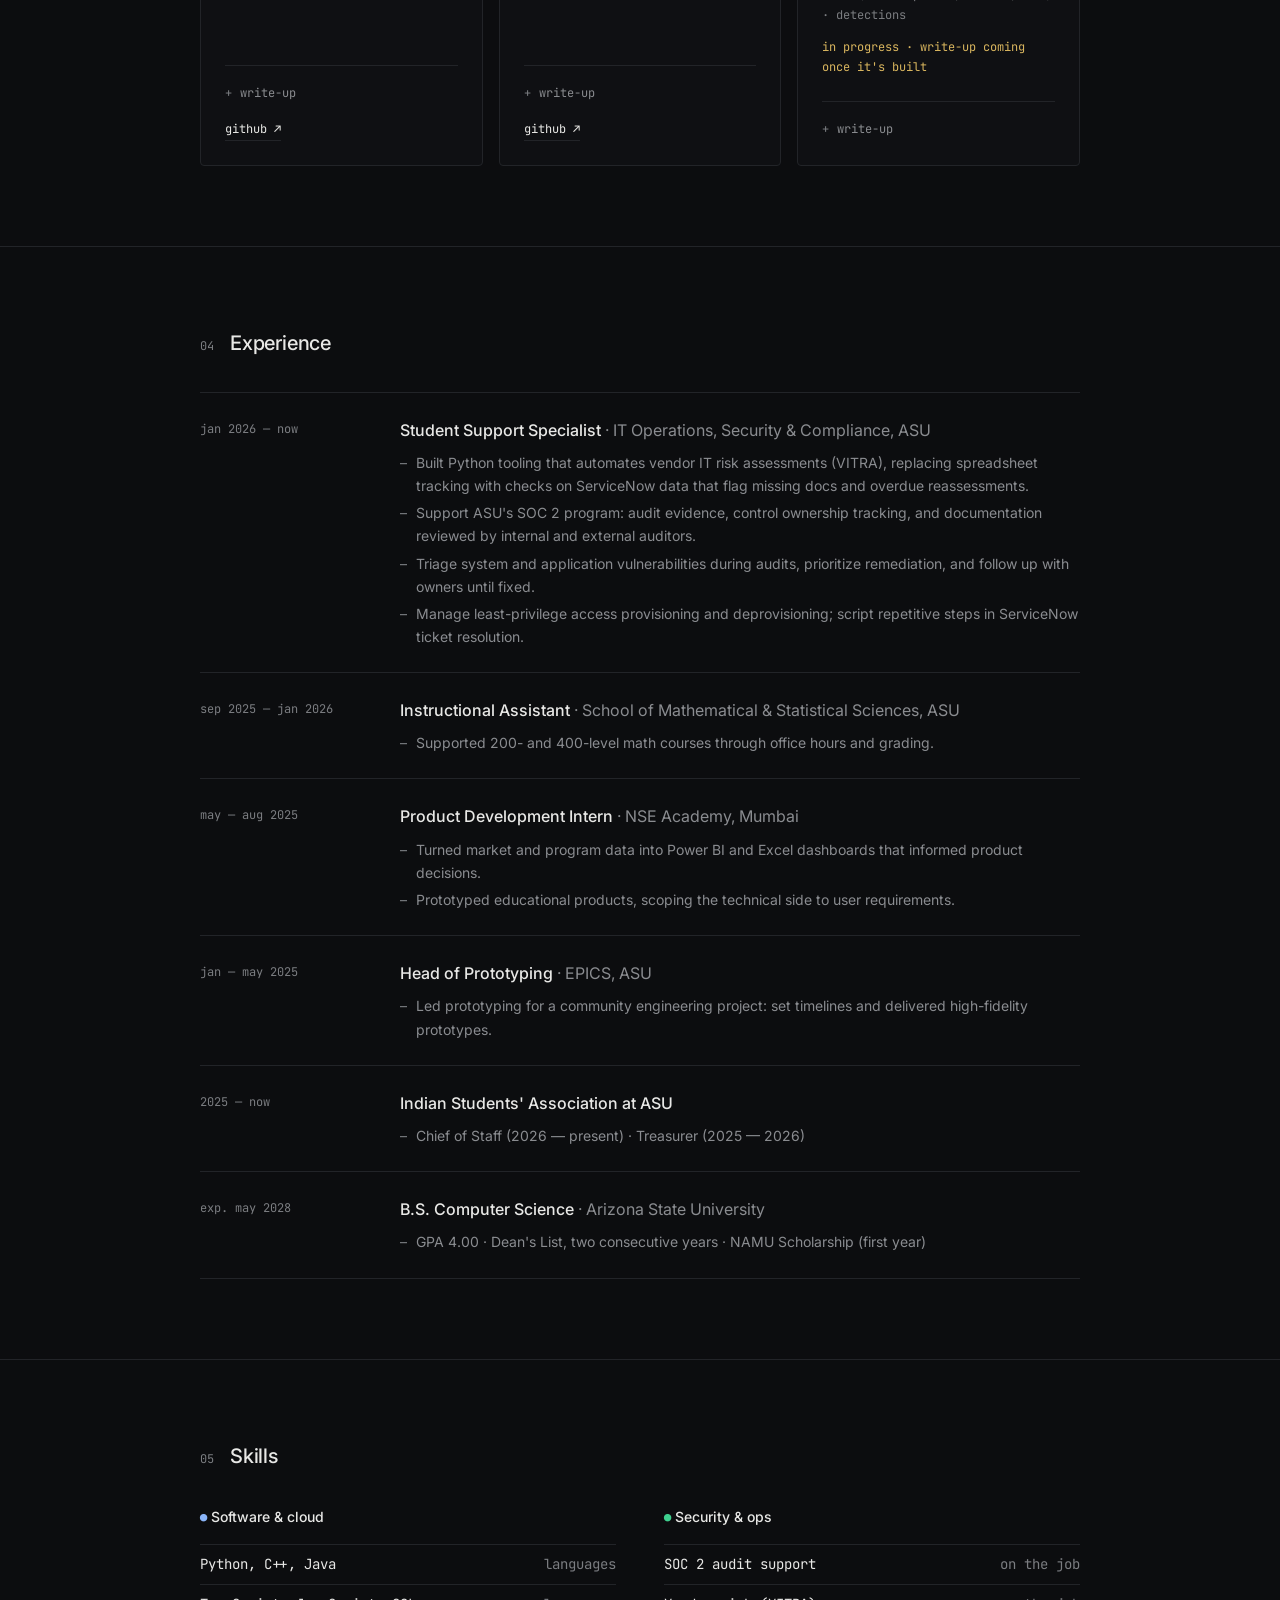
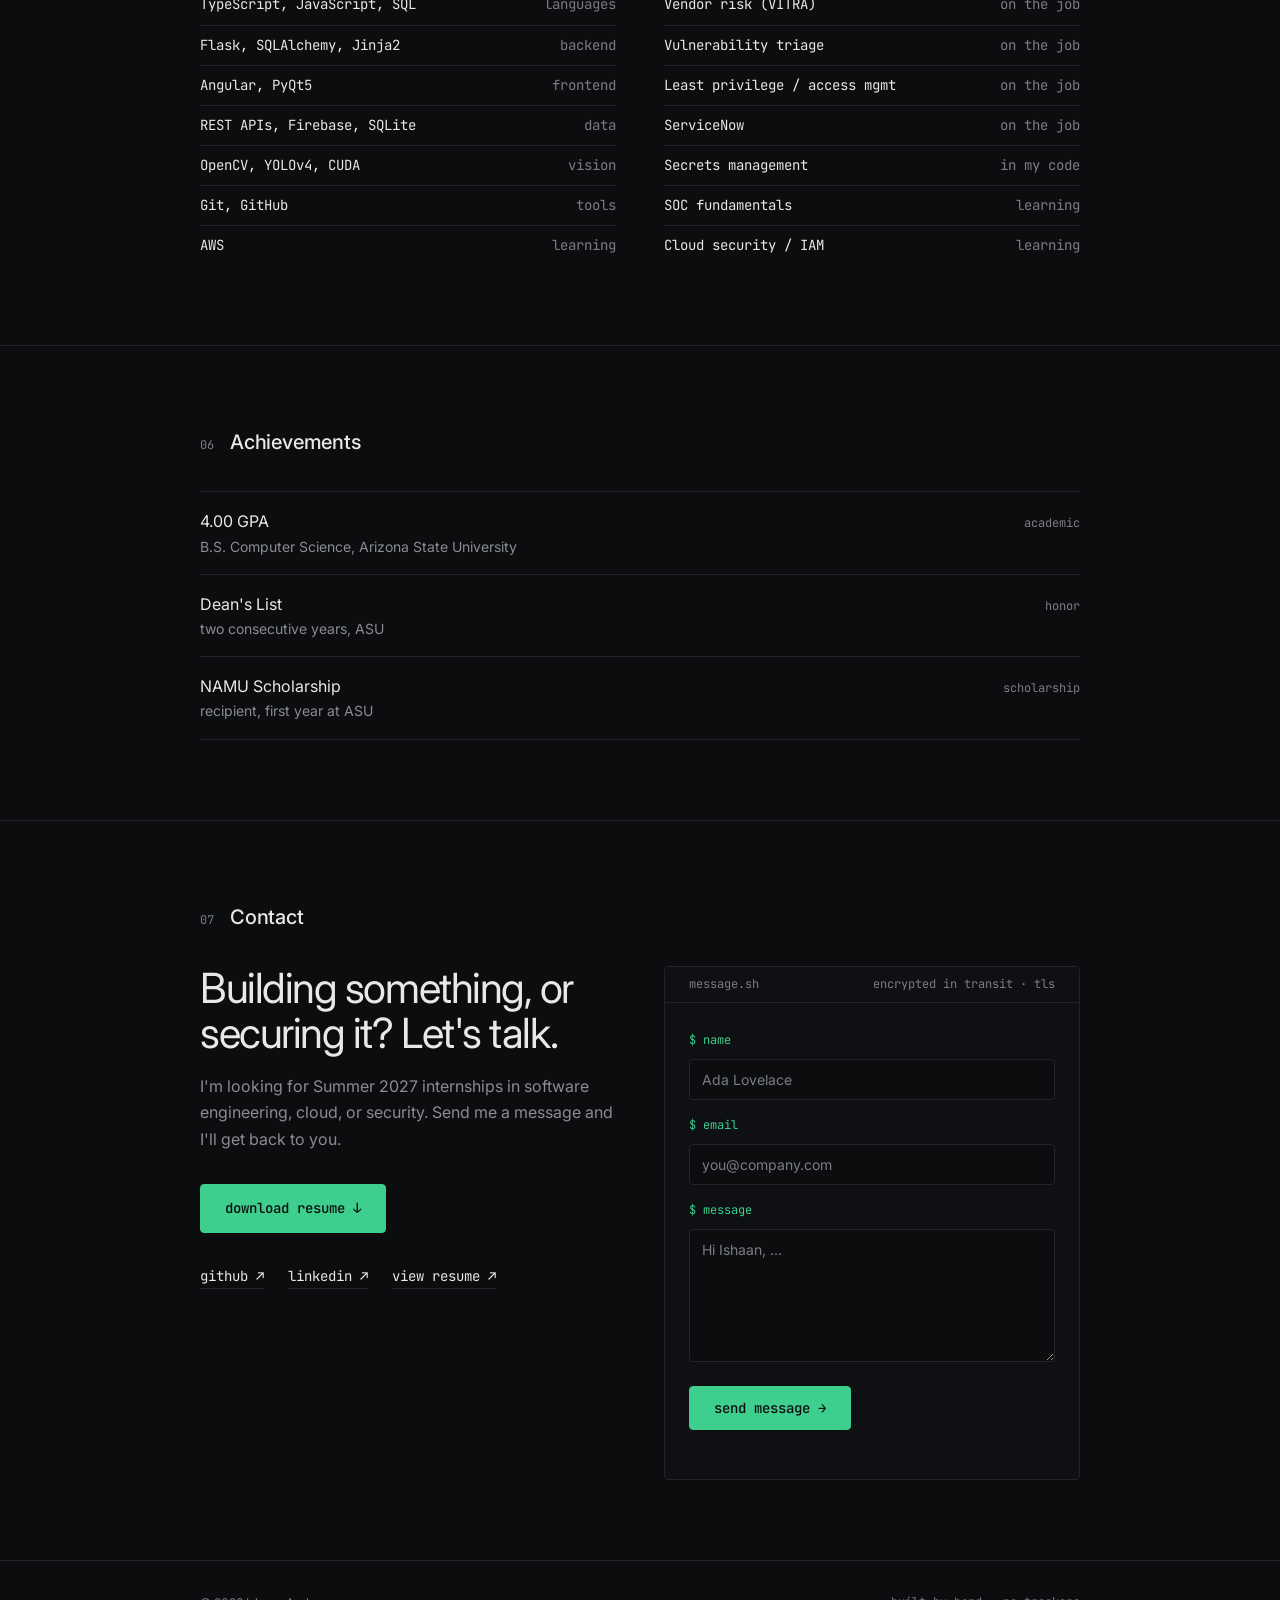
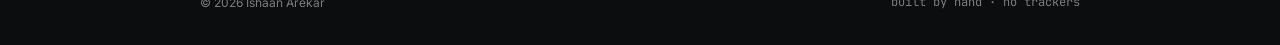
==== commit a0b7a824: "show photo in about section" ====
--- a/index.html
+++ b/index.html
@@ -55,7 +55,7 @@
   <!-- fonts load without blocking the first paint -->
   <link rel="preload" as="style" href="https://fonts.googleapis.com/css2?family=Inter:wght@300;400;500&family=JetBrains+Mono:wght@400;500&display=swap" onload="this.onload=null;this.rel='stylesheet'" />
   <noscript><link rel="stylesheet" href="https://fonts.googleapis.com/css2?family=Inter:wght@300;400;500&family=JetBrains+Mono:wght@400;500&display=swap" /></noscript>
-  <link rel="stylesheet" href="style.css?v=20261015e" />
+  <link rel="stylesheet" href="style.css?v=20261015f" />
   <script>document.documentElement.classList.add("js");</script>
 </head>
 <body>
@@ -168,9 +168,7 @@
             </div>
           </div>
           <div class="about-photo">
-            <!-- TODO: add me.jpg to this folder, then replace the div below with:
-                 <img class="photo" src="me.jpg" alt="Ishaan Arekar" width="240" height="240" /> -->
-            <div class="photo photo-placeholder" role="img" aria-label="Photo placeholder">IA</div>
+            <img class="photo" src="assets/me.jpg" alt="Ishaan Arekar" width="240" height="240" loading="lazy" />
           </div>
         </div>
       </div>
@@ -546,7 +544,7 @@
     </div>
   </footer>
 
-  <script src="script.js?v=20261015e"></script>
-  <script src="terminal.js?v=20261015e"></script>
+  <script src="script.js?v=20261015f"></script>
+  <script src="terminal.js?v=20261015f"></script>
 </body>
 </html>
--- a/style.css
+++ b/style.css
@@ -140,7 +140,7 @@
 .about-text p { color: var(--muted); max-width: 62ch; }
 .about-text p + p { margin-top: var(--s-4); }
 .about-text strong { color: var(--text); font-weight: 500; }
-.photo { width: 100%; aspect-ratio: 1; border: 1px solid var(--rule); border-radius: var(--radius); object-fit: cover; }
+.photo { width: 100%; height: auto; aspect-ratio: 1; border: 1px solid var(--rule); border-radius: var(--radius); object-fit: cover; }
 .photo-placeholder { display: grid; place-items: center; font-family: var(--mono); color: var(--faint); font-size: var(--fs-lg); background: var(--bg-raised); }
 
 .cert {
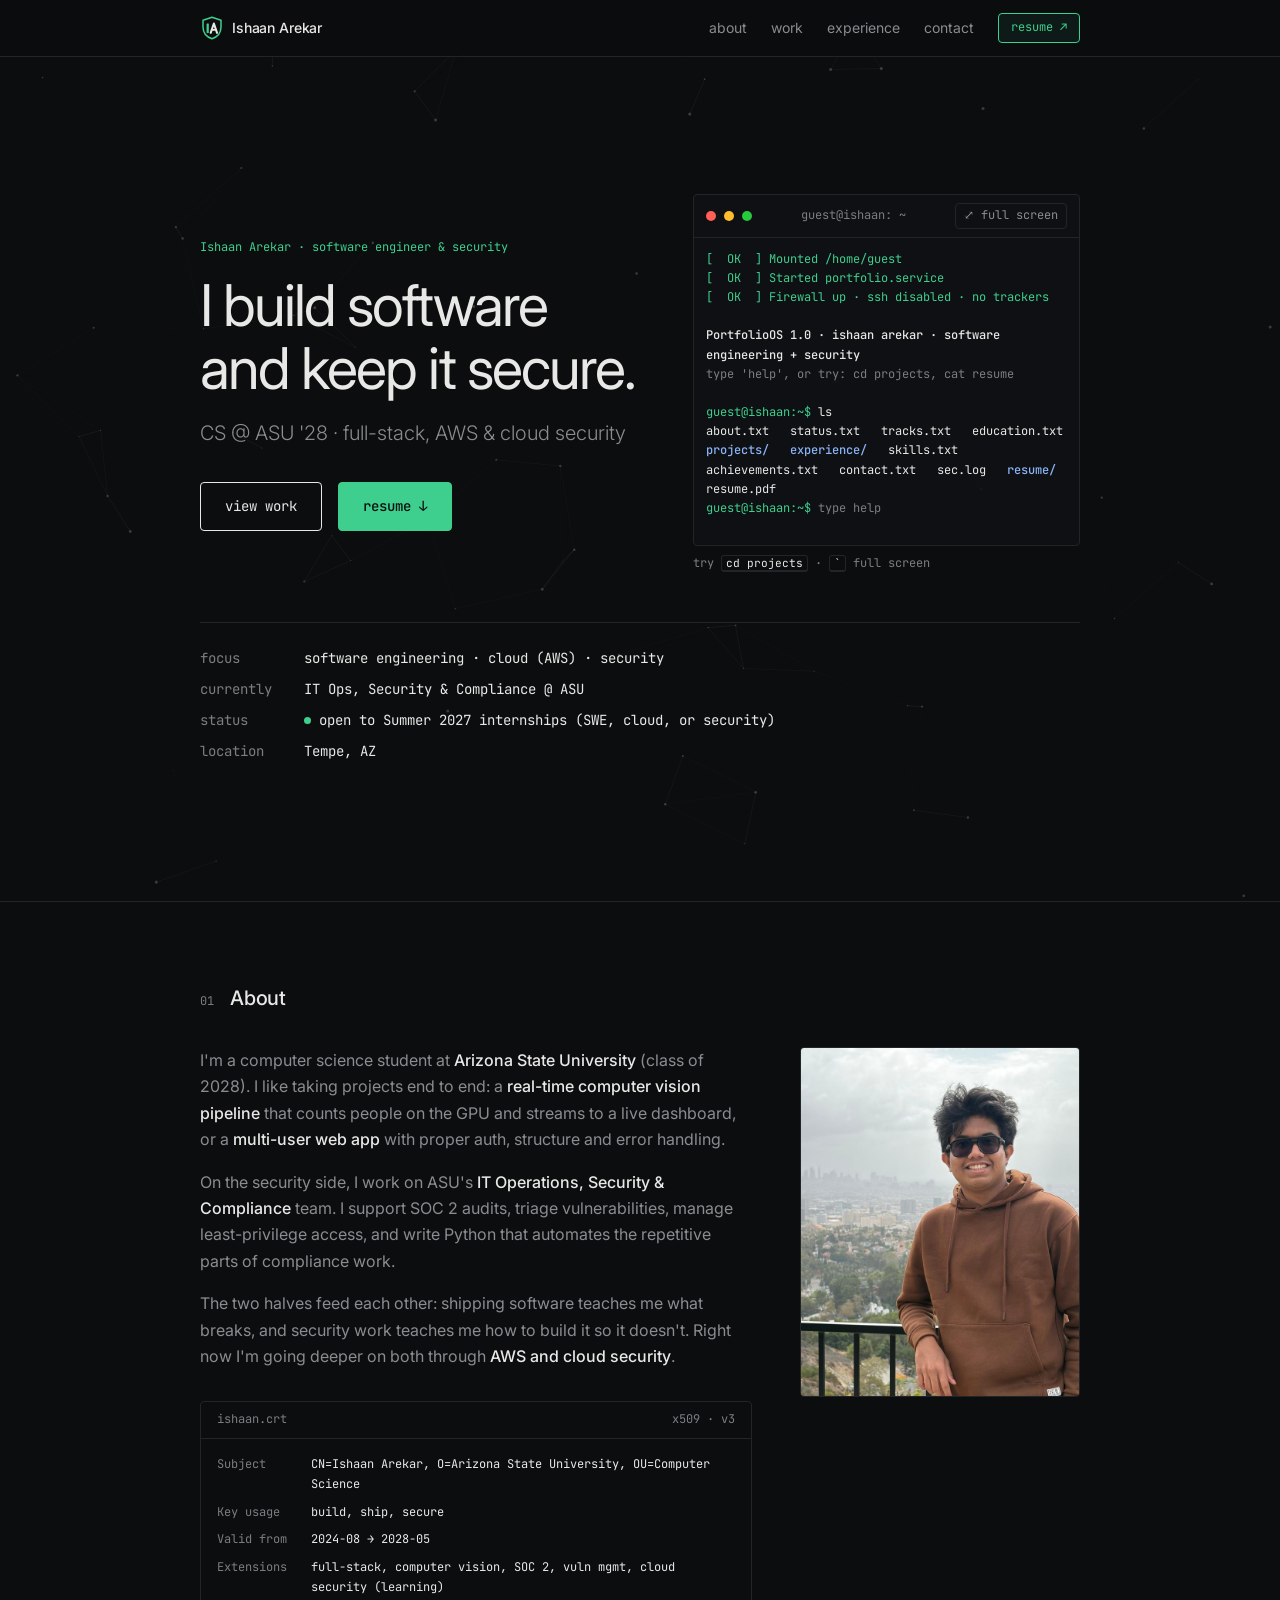
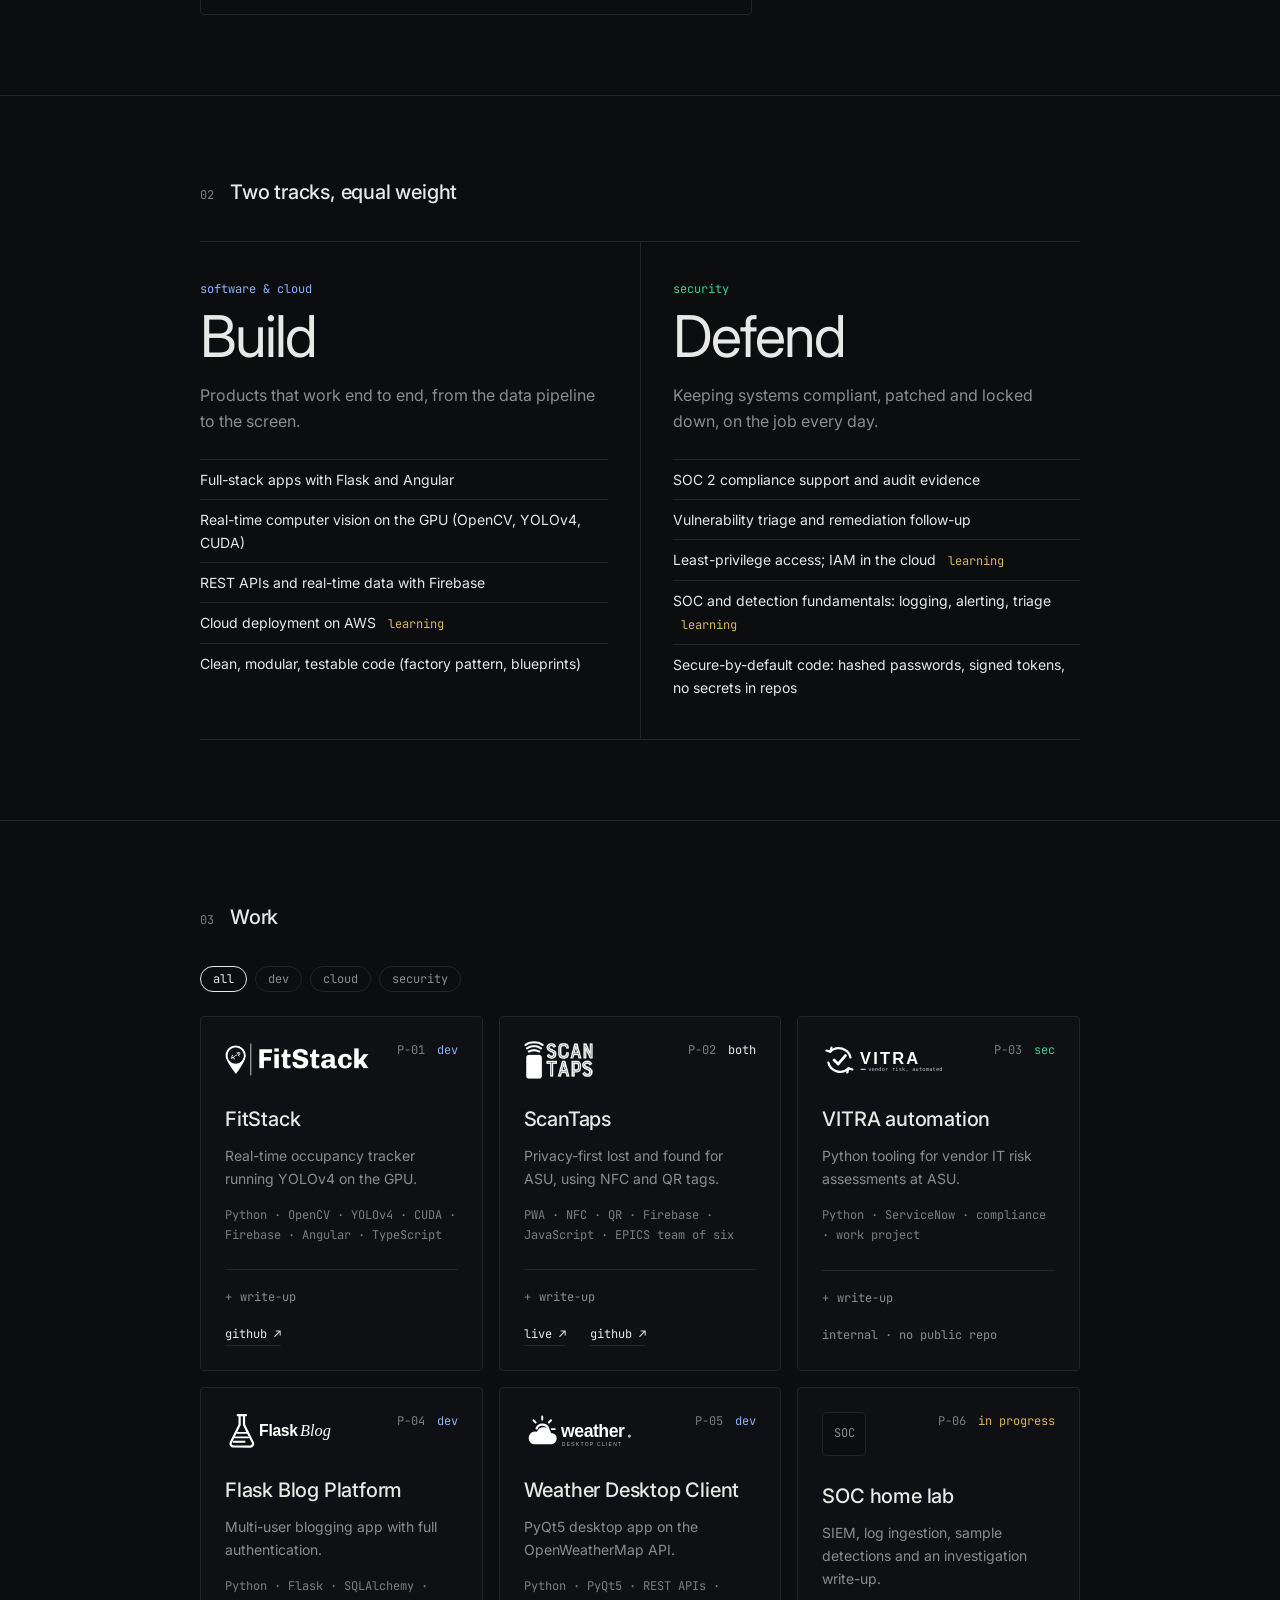
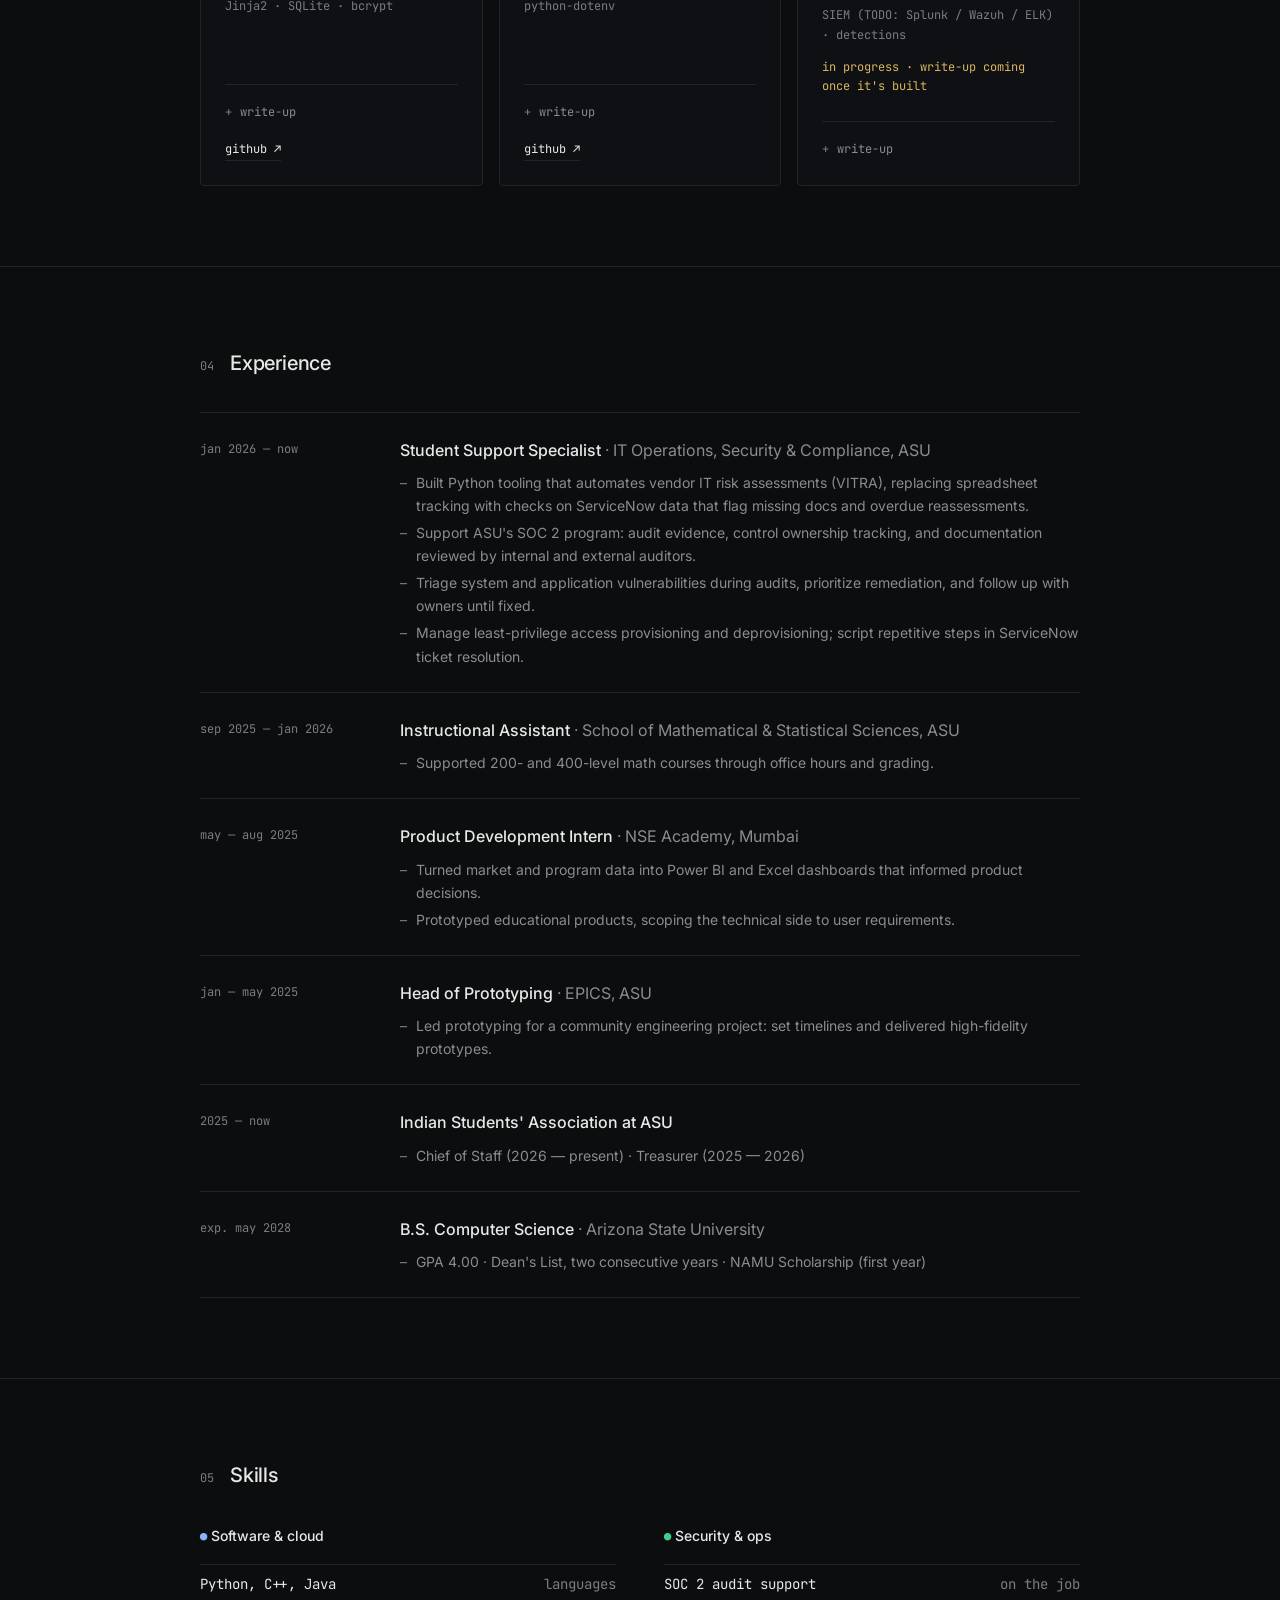
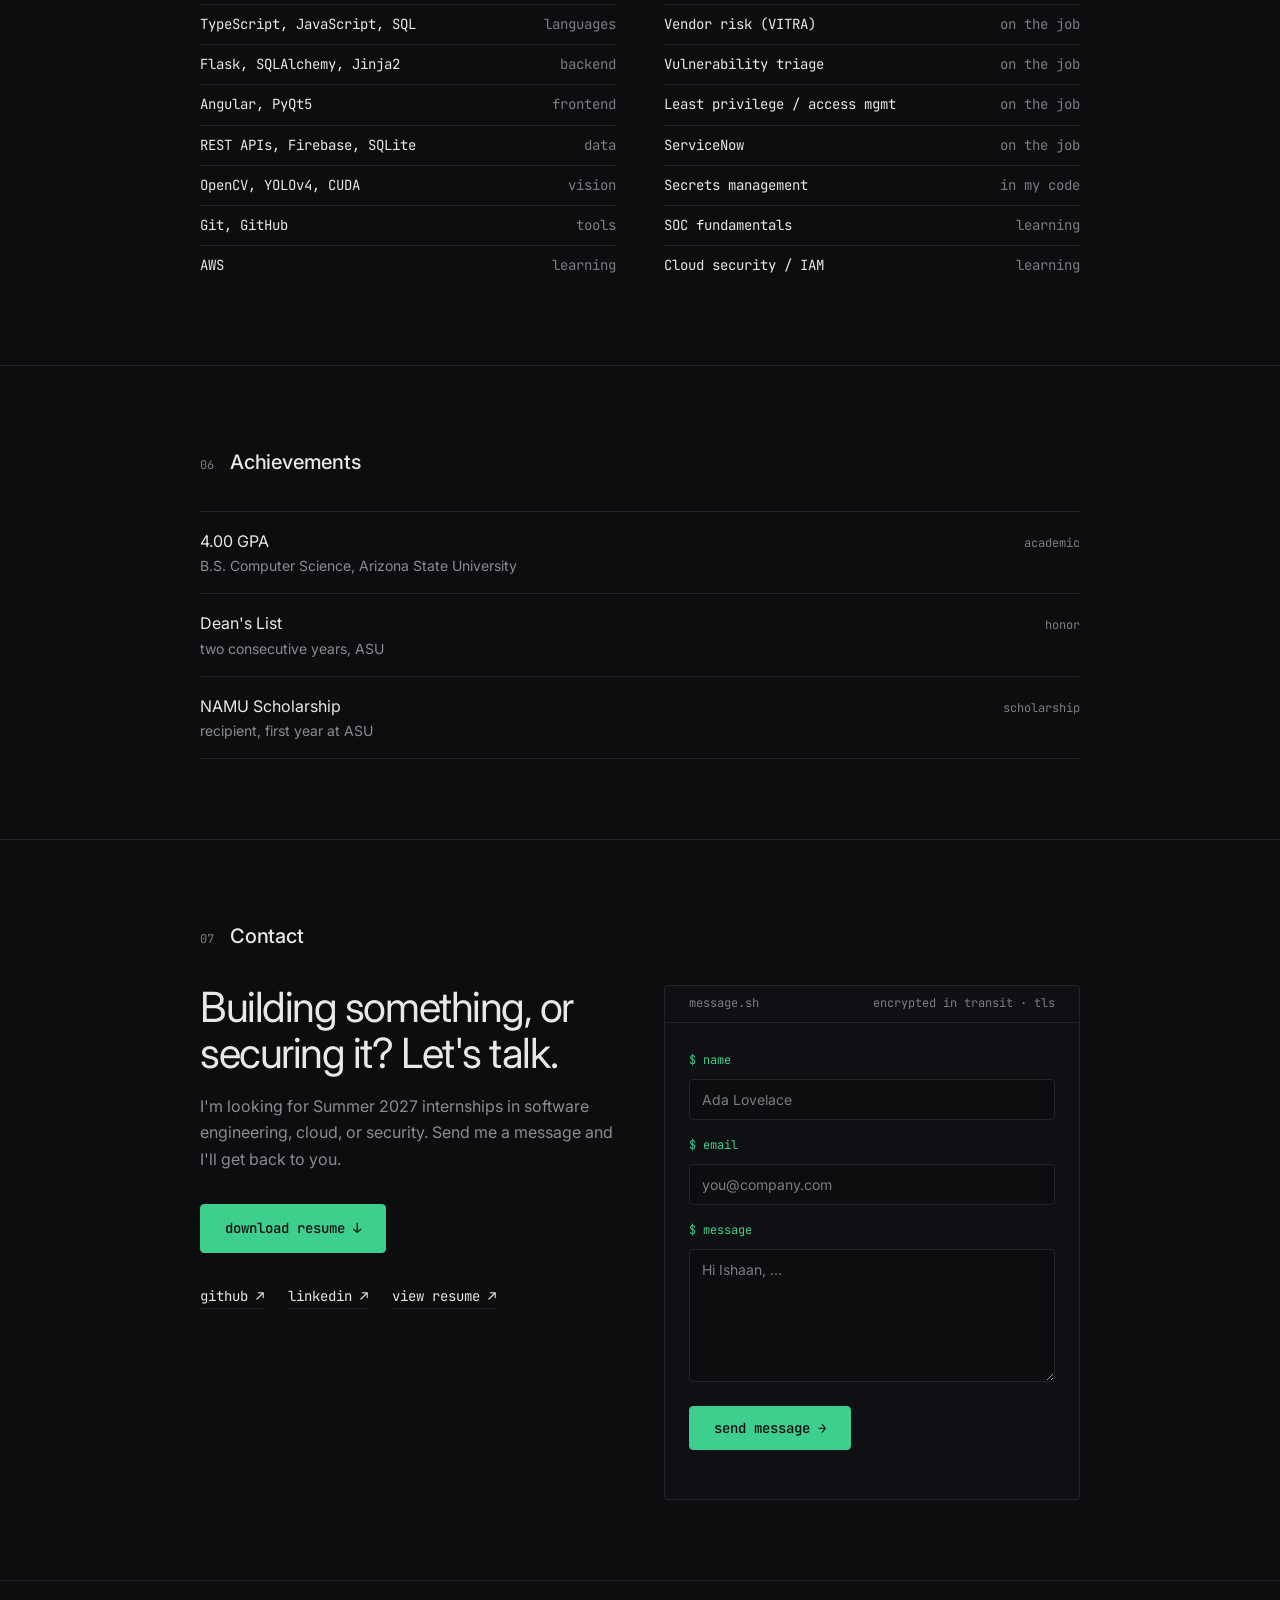
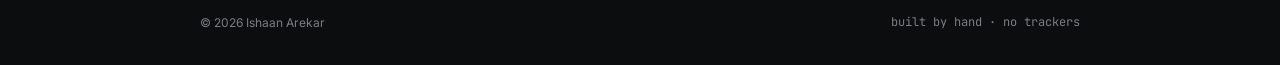
==== commit 35c73d7d: "wider portrait photo with more background" ====
--- a/index.html
+++ b/index.html
@@ -55,7 +55,7 @@
   <!-- fonts load without blocking the first paint -->
   <link rel="preload" as="style" href="https://fonts.googleapis.com/css2?family=Inter:wght@300;400;500&family=JetBrains+Mono:wght@400;500&display=swap" onload="this.onload=null;this.rel='stylesheet'" />
   <noscript><link rel="stylesheet" href="https://fonts.googleapis.com/css2?family=Inter:wght@300;400;500&family=JetBrains+Mono:wght@400;500&display=swap" /></noscript>
-  <link rel="stylesheet" href="style.css?v=20261015f" />
+  <link rel="stylesheet" href="style.css?v=20261015g" />
   <script>document.documentElement.classList.add("js");</script>
 </head>
 <body>
@@ -168,7 +168,7 @@
             </div>
           </div>
           <div class="about-photo">
-            <img class="photo" src="assets/me.jpg" alt="Ishaan Arekar" width="240" height="240" loading="lazy" />
+            <img class="photo" src="assets/me.jpg?v=2" alt="Ishaan Arekar" width="280" height="350" loading="lazy" />
           </div>
         </div>
       </div>
@@ -544,7 +544,7 @@
     </div>
   </footer>
 
-  <script src="script.js?v=20261015f"></script>
-  <script src="terminal.js?v=20261015f"></script>
+  <script src="script.js?v=20261015g"></script>
+  <script src="terminal.js?v=20261015g"></script>
 </body>
 </html>
--- a/style.css
+++ b/style.css
@@ -136,11 +136,11 @@
 .meta dd { color: var(--text); }
 
 /* ===== About ===== */
-.about-grid { display: grid; grid-template-columns: 1fr 240px; gap: var(--s-7); align-items: start; }
+.about-grid { display: grid; grid-template-columns: 1fr 280px; gap: var(--s-7); align-items: start; }
 .about-text p { color: var(--muted); max-width: 62ch; }
 .about-text p + p { margin-top: var(--s-4); }
 .about-text strong { color: var(--text); font-weight: 500; }
-.photo { width: 100%; height: auto; aspect-ratio: 1; border: 1px solid var(--rule); border-radius: var(--radius); object-fit: cover; }
+.photo { width: 100%; height: auto; aspect-ratio: 4 / 5; border: 1px solid var(--rule); border-radius: var(--radius); object-fit: cover; }
 .photo-placeholder { display: grid; place-items: center; font-family: var(--mono); color: var(--faint); font-size: var(--fs-lg); background: var(--bg-raised); }
 
 .cert {
@@ -314,7 +314,7 @@
   .meta dd { margin-bottom: var(--s-3); }
 
   .about-grid { grid-template-columns: 1fr; gap: var(--s-6); }
-  .about-photo { max-width: 180px; order: -1; }
+  .about-photo { max-width: 260px; order: -1; }
 
   .tracks { grid-template-columns: 1fr; }
   .track, .track + .track { padding: var(--s-6) 0; border-left: 0; }
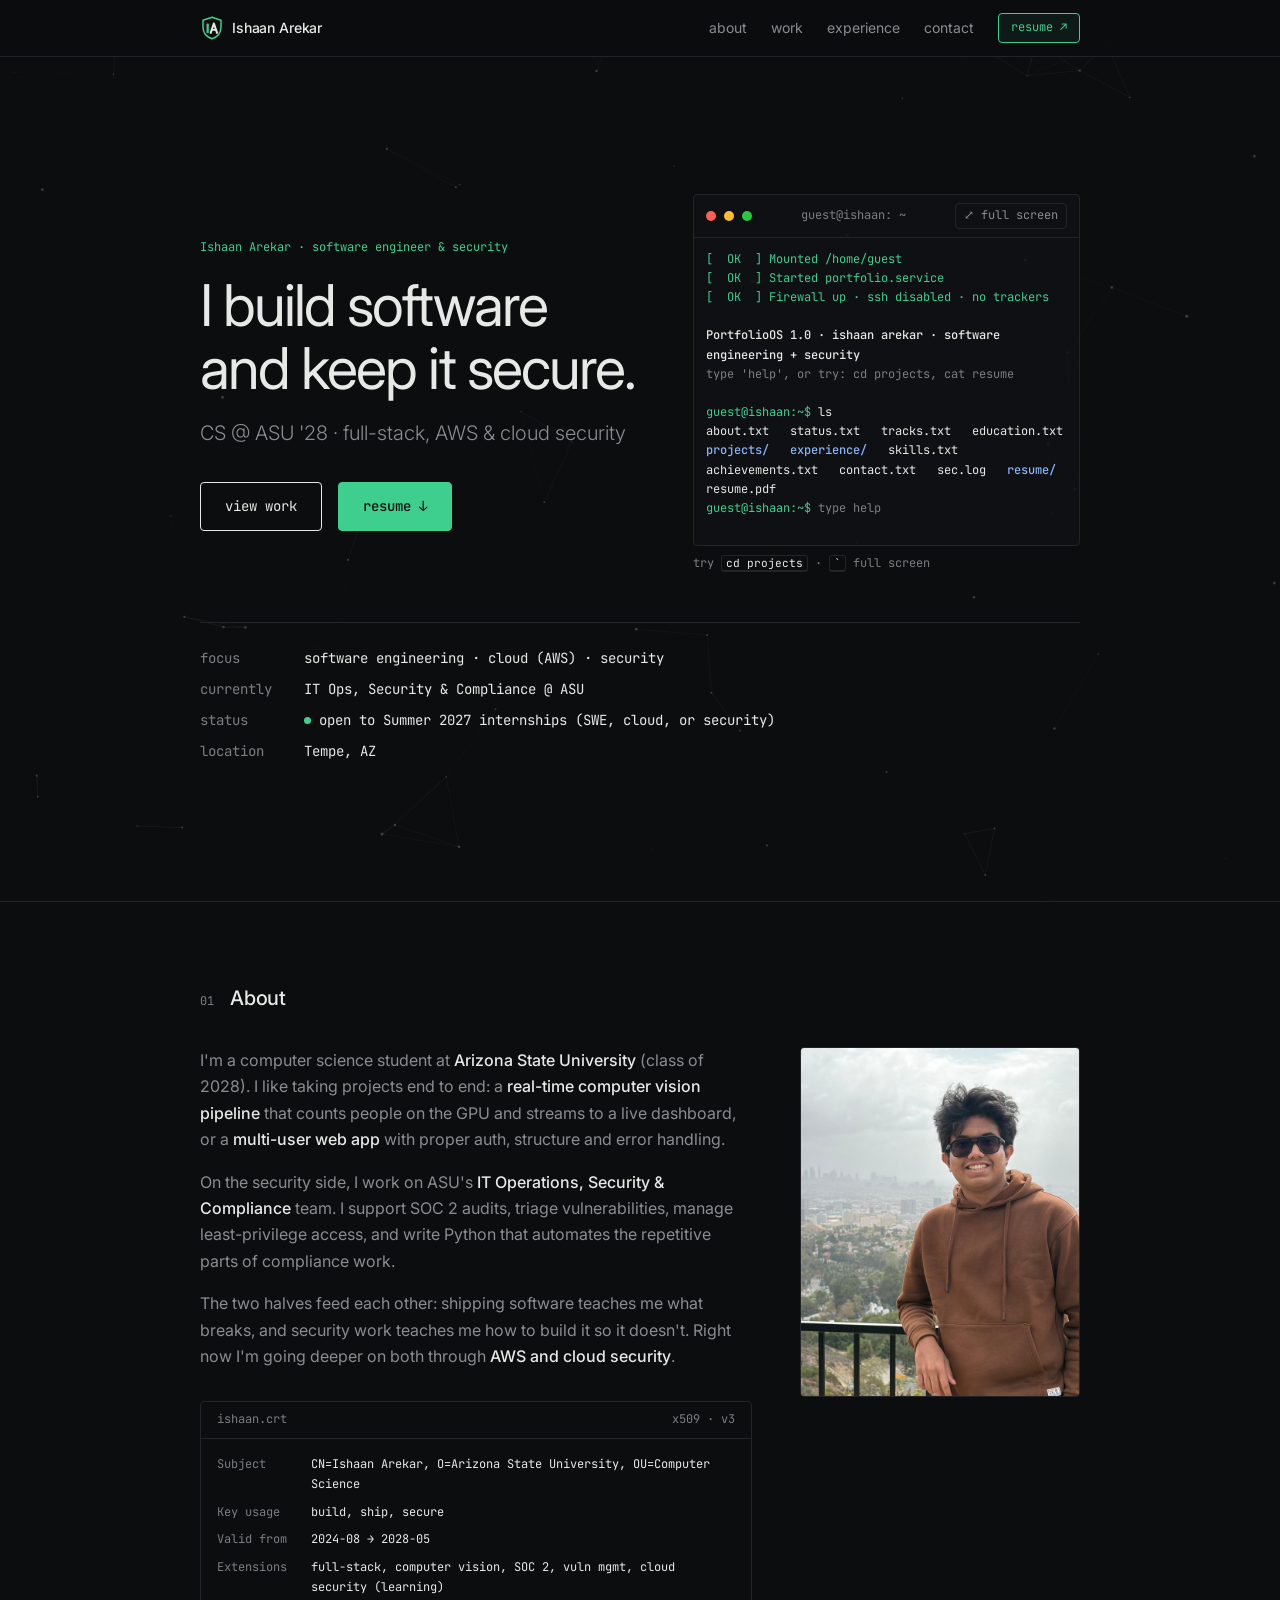
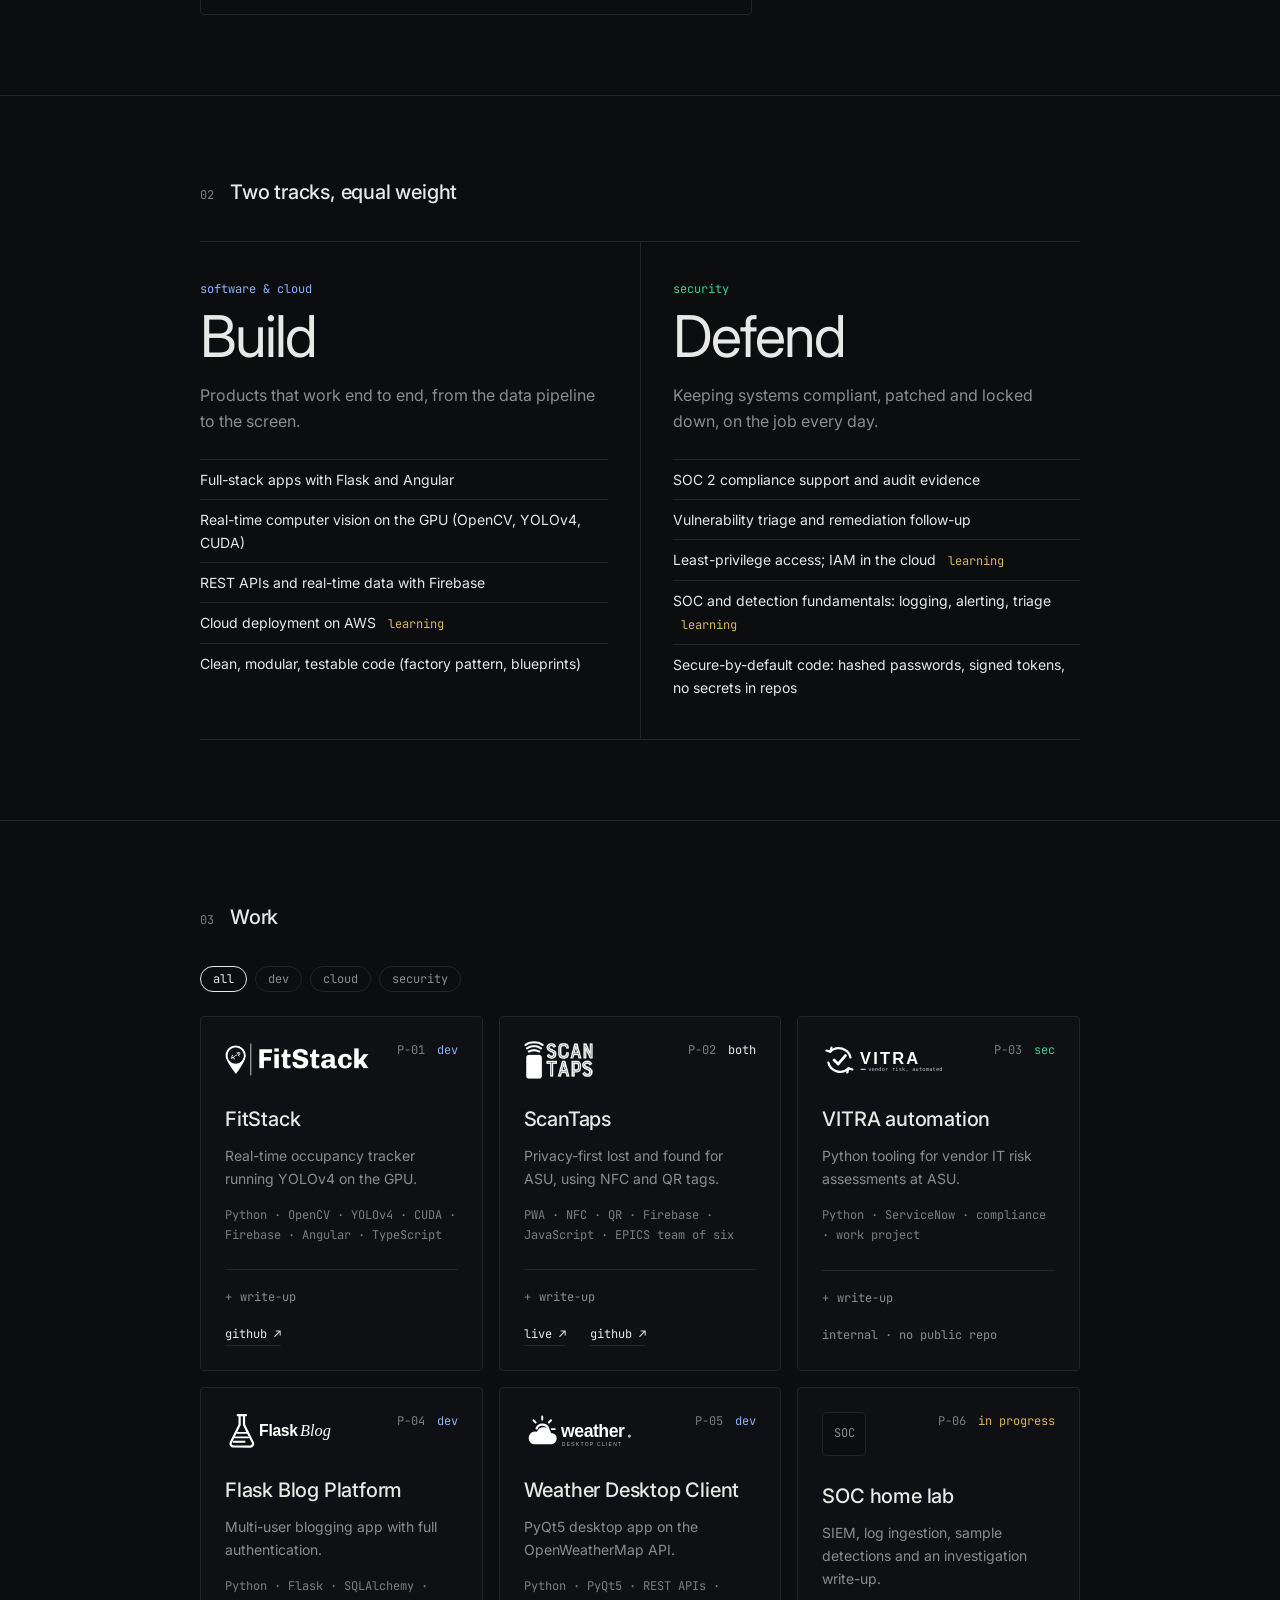
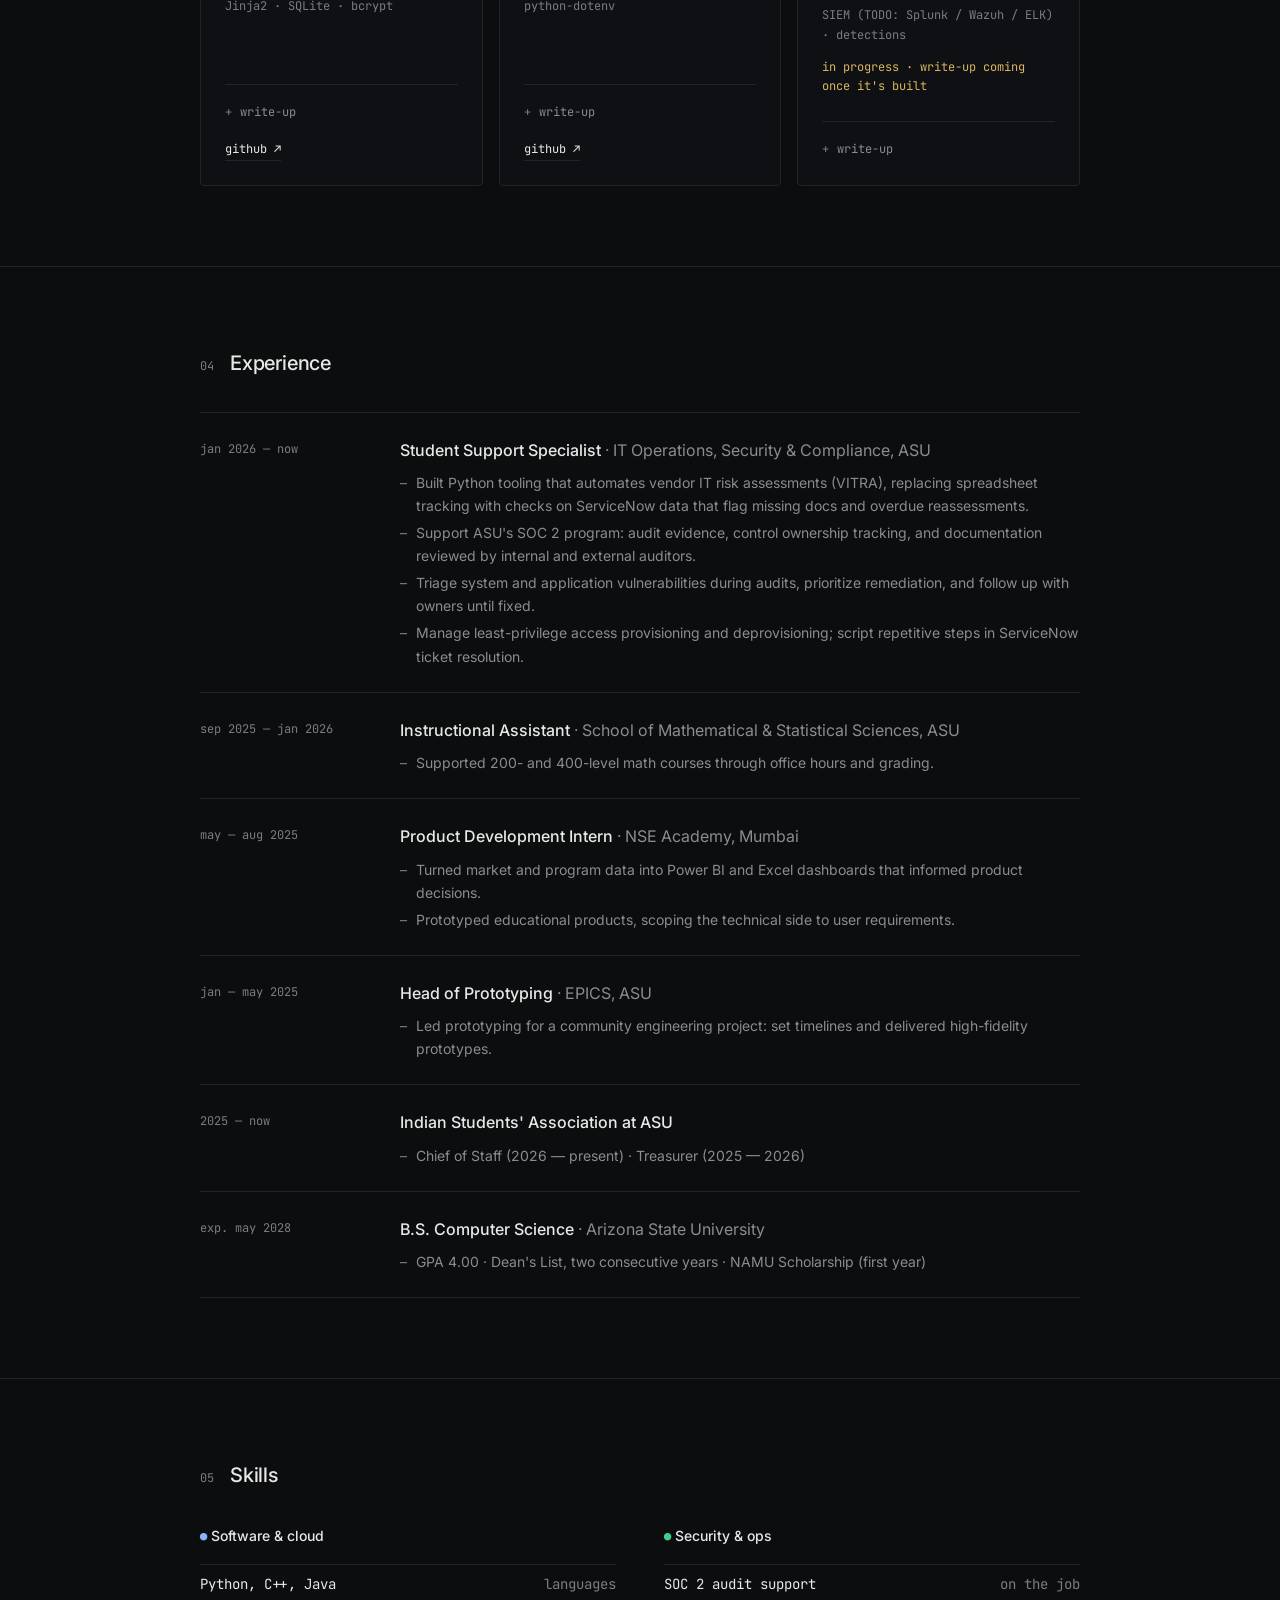
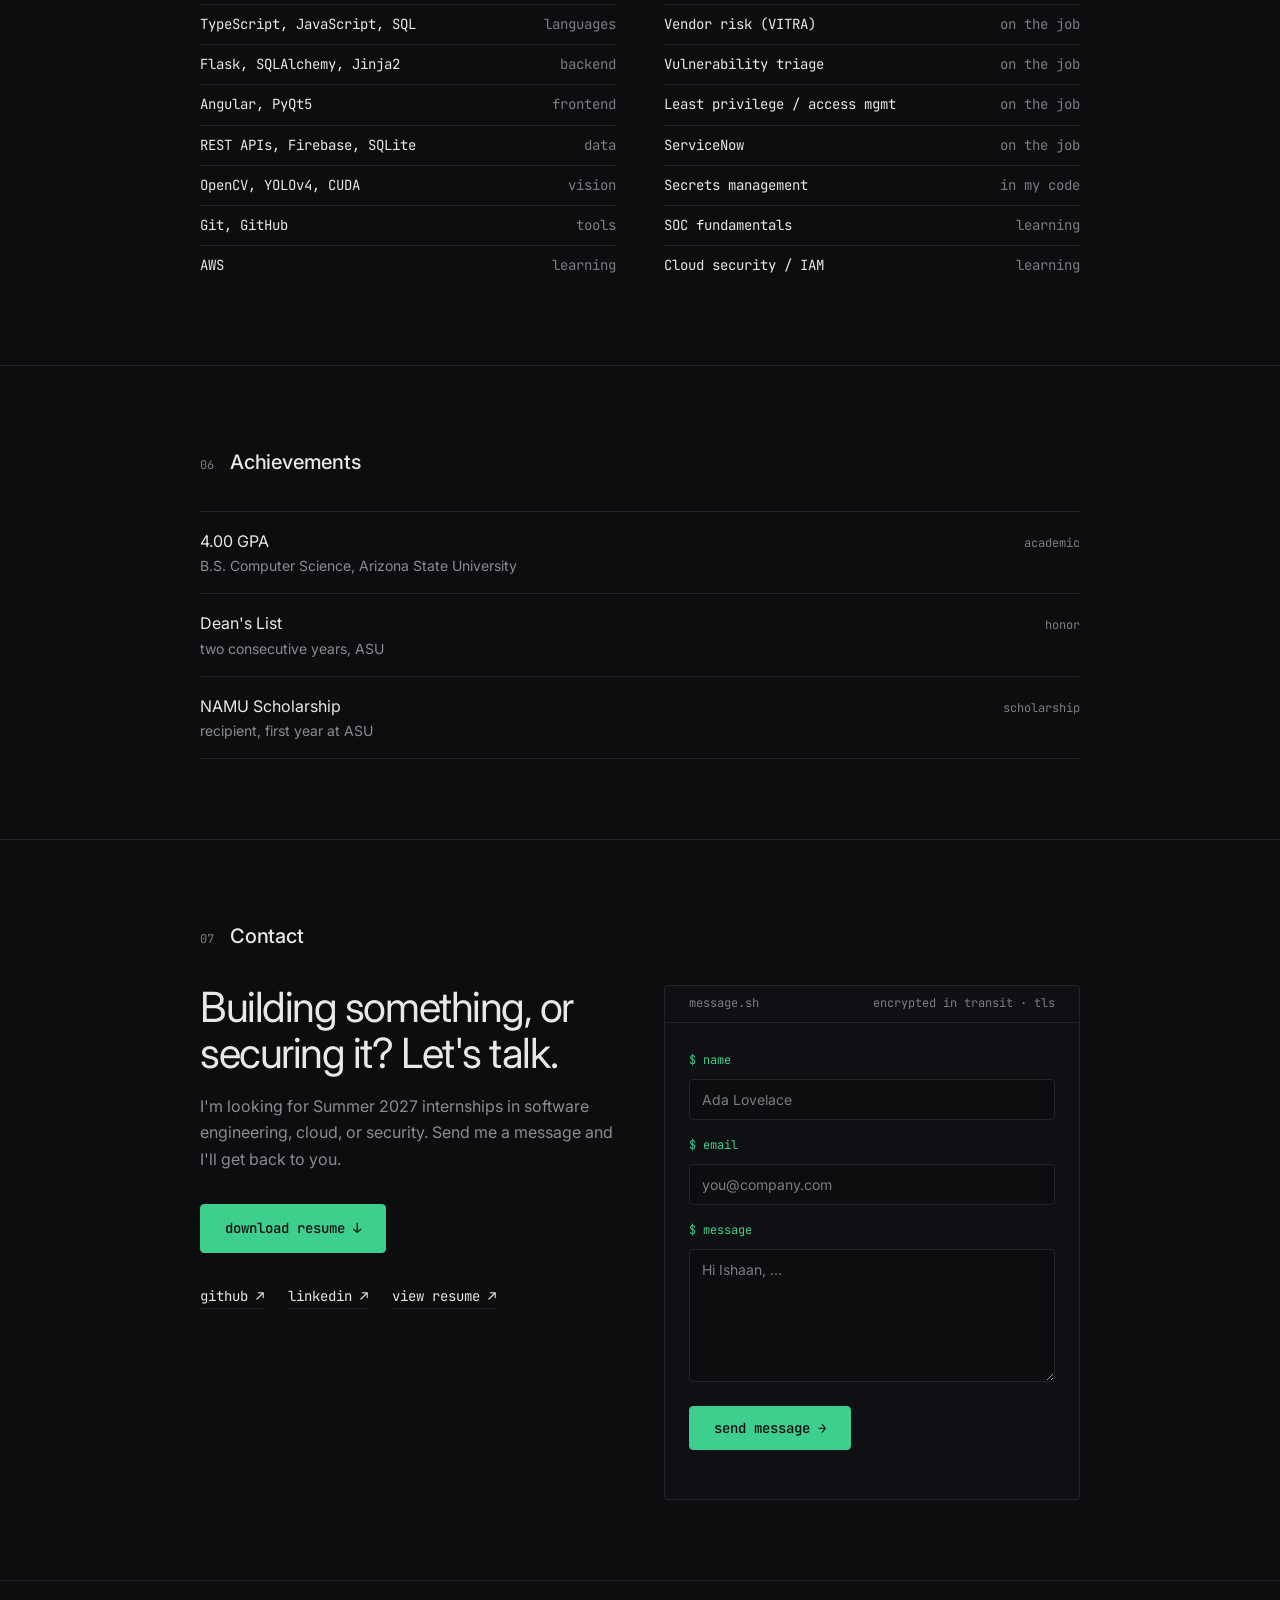
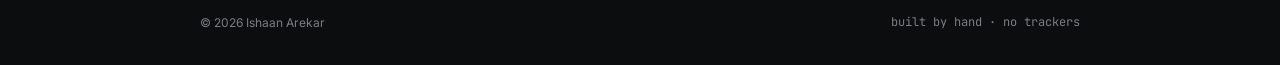
==== commit 4e98019f: "point canonical, og tags, sitemap and 404 at ishaanarekar.com" ====
--- a/index.html
+++ b/index.html
@@ -7,16 +7,15 @@
   <meta name="description" content="Ishaan Arekar is a CS student at Arizona State University building full-stack and cloud software and working in security: SOC 2, vulnerability triage, cloud security." />
   <meta name="author" content="Ishaan Arekar" />
   <meta name="robots" content="index, follow, max-image-preview:large" />
-  <!-- TODO: when ishaanarekar.com is live, swap https://ishaanarekar.github.io/Portfolio/ for https://ishaanarekar.com/ here, in sitemap.xml, robots.txt and 404.html -->
-  <link rel="canonical" href="https://ishaanarekar.github.io/Portfolio/" />
+  <link rel="canonical" href="https://ishaanarekar.com/" />
 
   <!-- link previews (LinkedIn, Slack, iMessage, X) -->
   <meta property="og:type" content="profile" />
   <meta property="og:site_name" content="Ishaan Arekar" />
   <meta property="og:title" content="Ishaan Arekar | Software Engineer &amp; Security" />
   <meta property="og:description" content="CS @ ASU '28. Full-stack and cloud software, plus security: SOC 2, vulnerability triage and cloud security." />
-  <meta property="og:url" content="https://ishaanarekar.github.io/Portfolio/" />
-  <meta property="og:image" content="https://ishaanarekar.github.io/Portfolio/og-image.png" />
+  <meta property="og:url" content="https://ishaanarekar.com/" />
+  <meta property="og:image" content="https://ishaanarekar.com/og-image.png" />
   <meta property="og:image:width" content="1200" />
   <meta property="og:image:height" content="630" />
   <meta property="og:image:alt" content="Ishaan Arekar: I build software and keep it secure." />
@@ -25,19 +24,19 @@
   <meta name="twitter:card" content="summary_large_image" />
   <meta name="twitter:title" content="Ishaan Arekar | Software Engineer &amp; Security" />
   <meta name="twitter:description" content="CS @ ASU '28. Full-stack and cloud software, plus security: SOC 2, vulnerability triage and cloud security." />
-  <meta name="twitter:image" content="https://ishaanarekar.github.io/Portfolio/og-image.png" />
+  <meta name="twitter:image" content="https://ishaanarekar.com/og-image.png" />
 
   <!-- structured data: tells search engines who this page is about -->
   <script type="application/ld+json">
   {
     "@context": "https://schema.org",
     "@type": "ProfilePage",
-    "url": "https://ishaanarekar.github.io/Portfolio/",
+    "url": "https://ishaanarekar.com/",
     "mainEntity": {
       "@type": "Person",
       "name": "Ishaan Arekar",
-      "url": "https://ishaanarekar.github.io/Portfolio/",
-      "image": "https://ishaanarekar.github.io/Portfolio/og-image.png",
+      "url": "https://ishaanarekar.com/",
+      "image": "https://ishaanarekar.com/og-image.png",
       "jobTitle": "Software Engineer & Security",
       "description": "Computer science student at Arizona State University working across software engineering, cloud and security.",
       "alumniOf": { "@type": "CollegeOrUniversity", "name": "Arizona State University" },
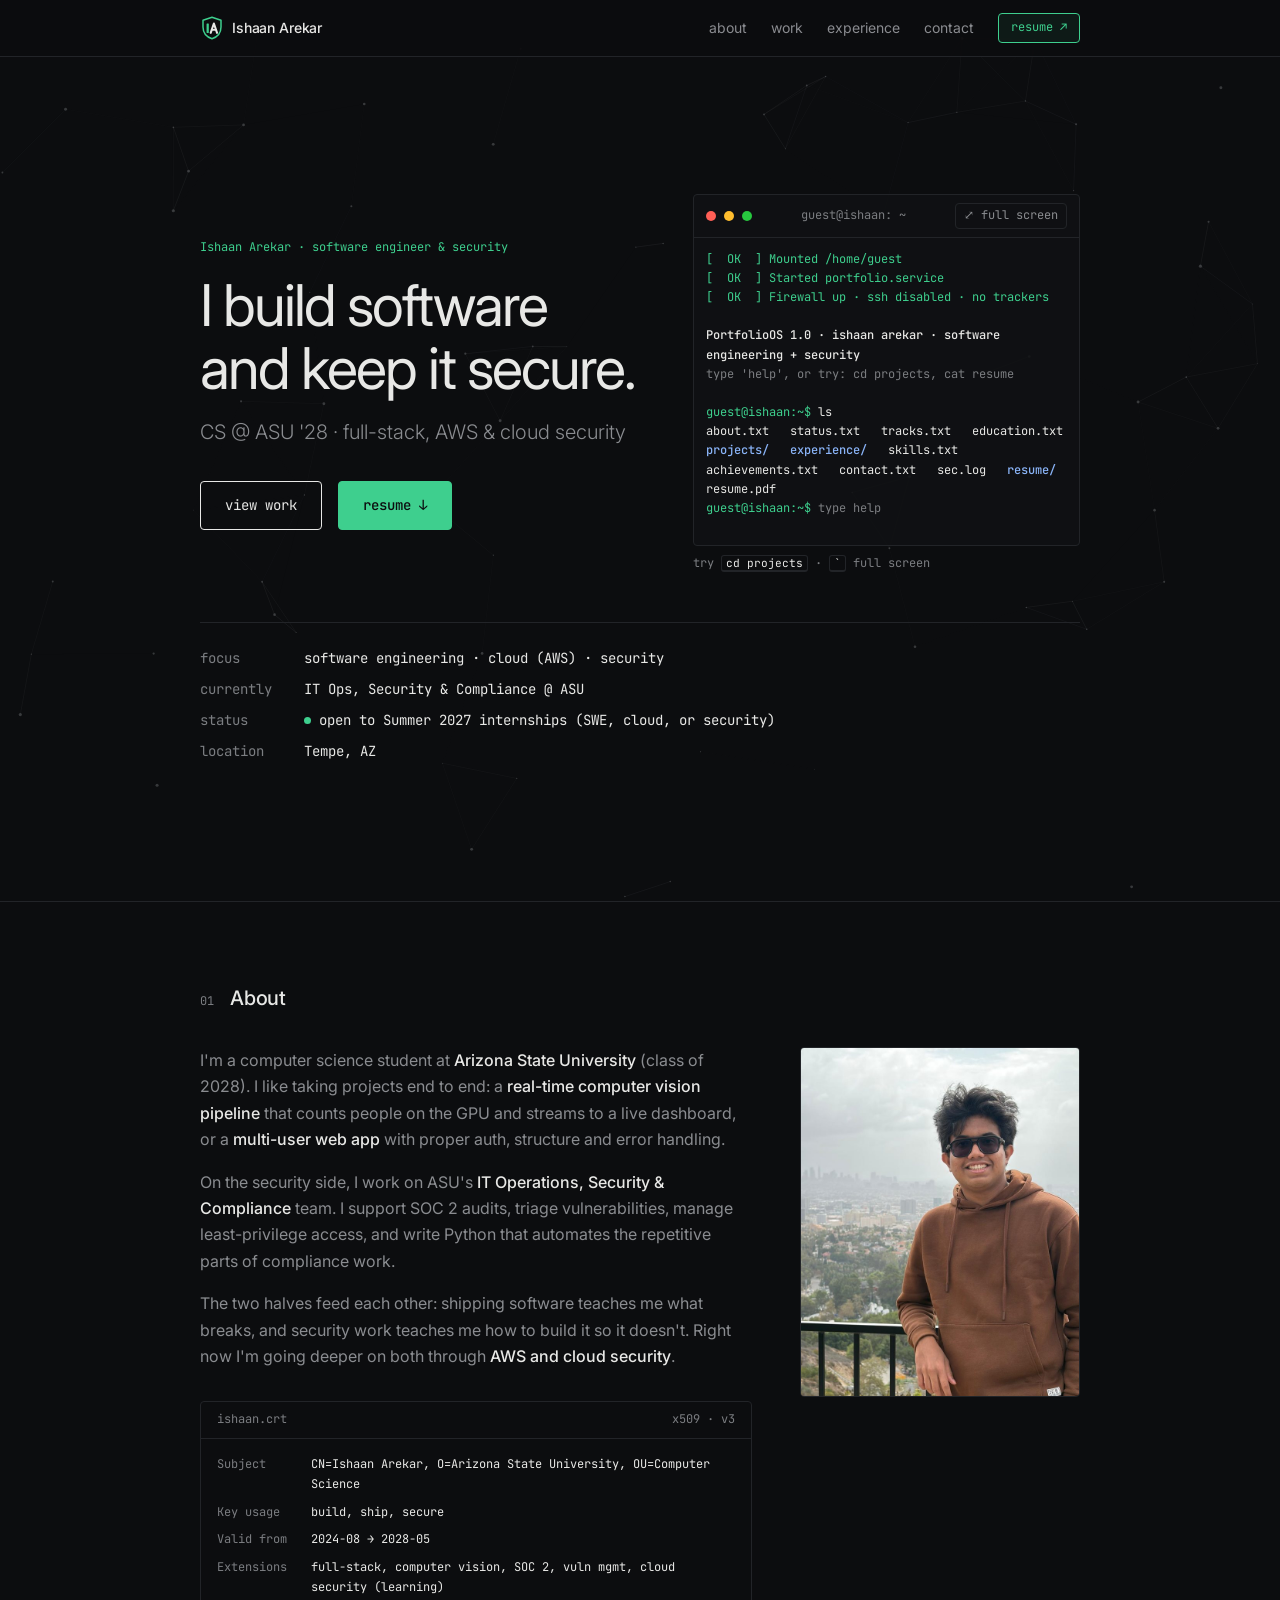
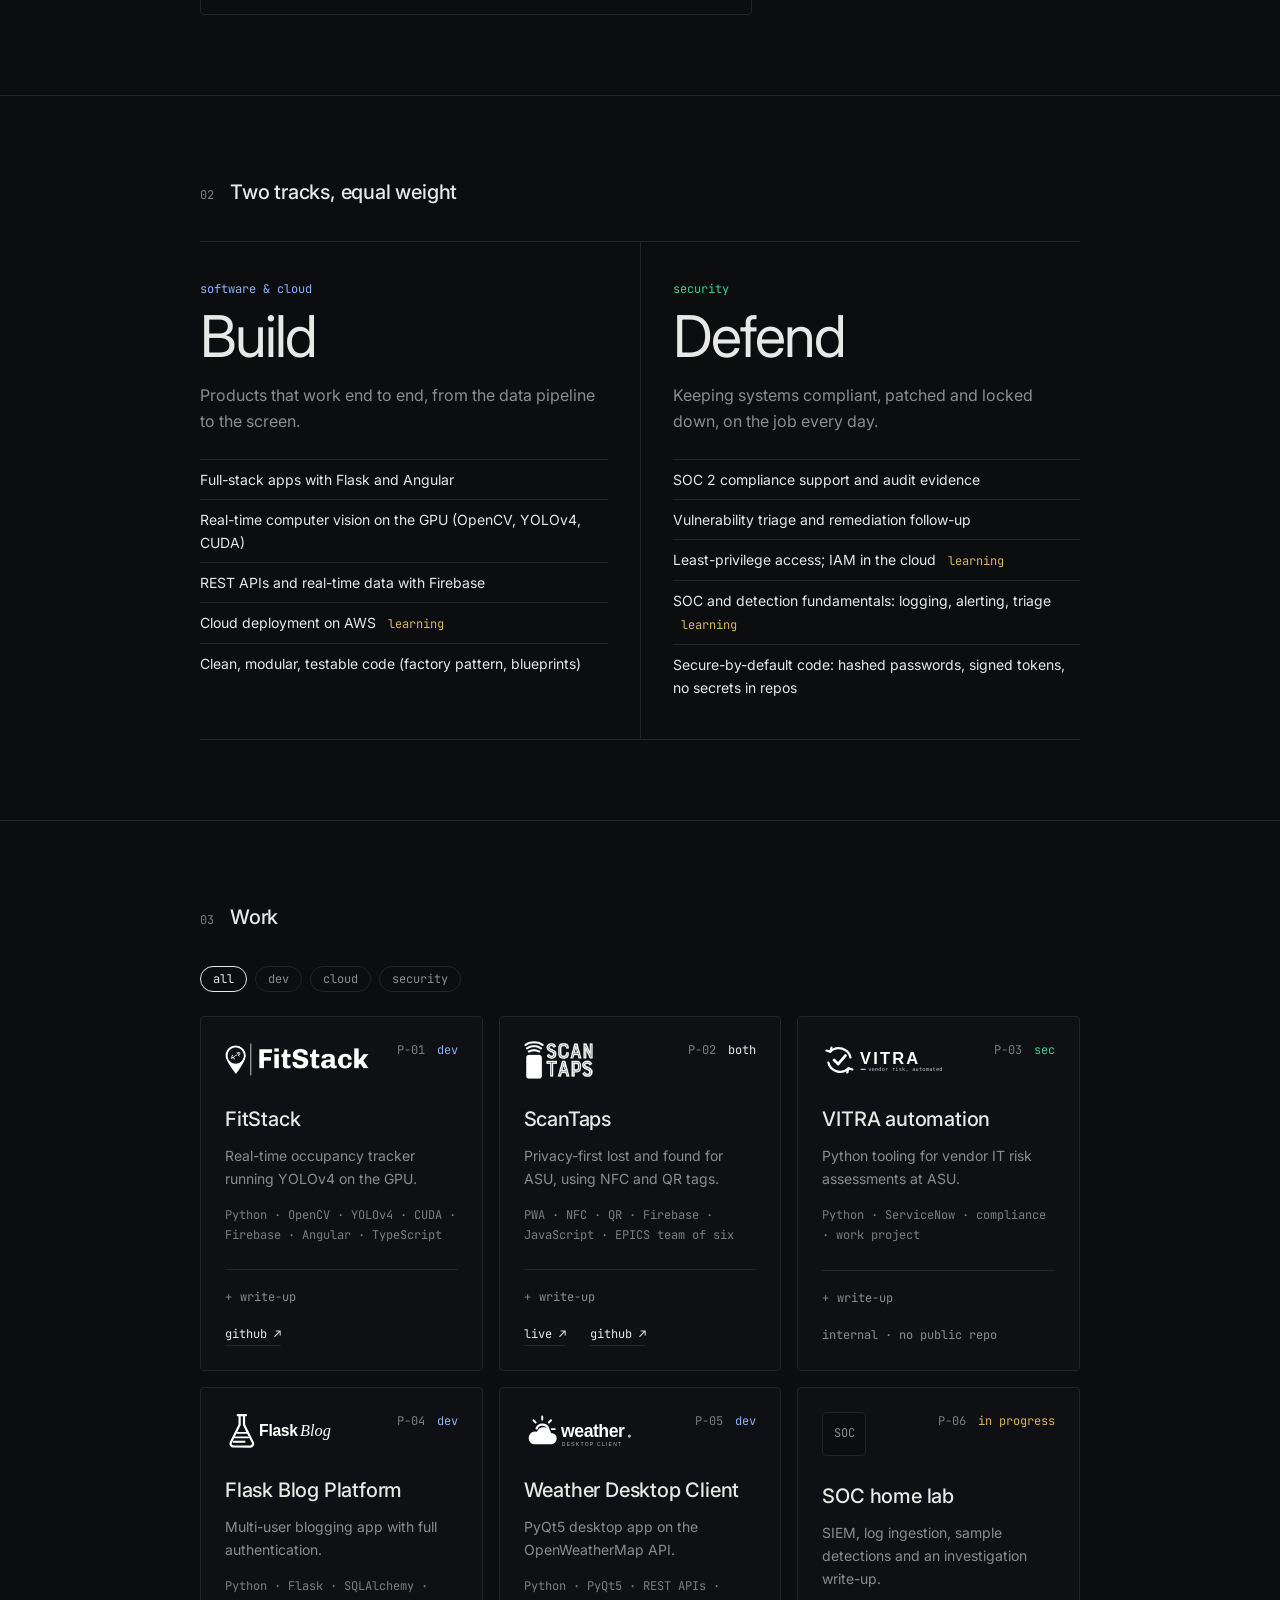
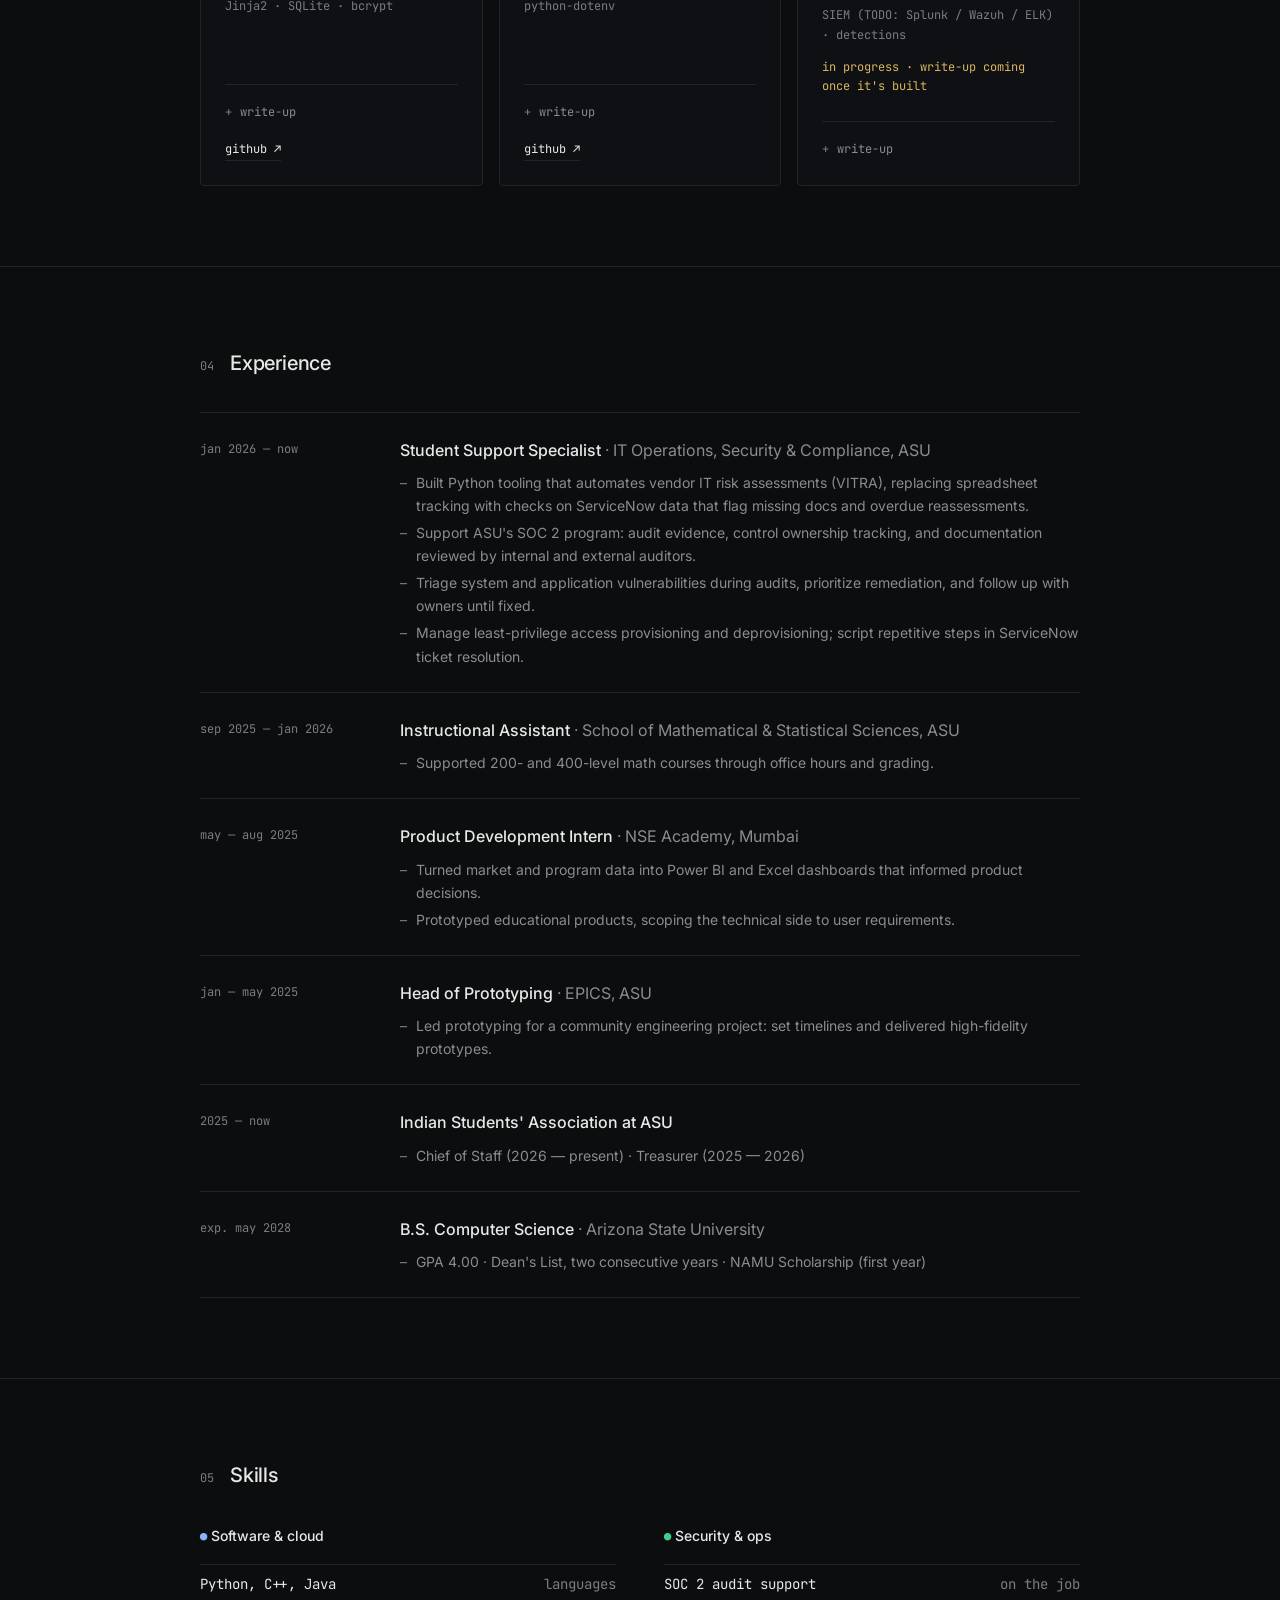
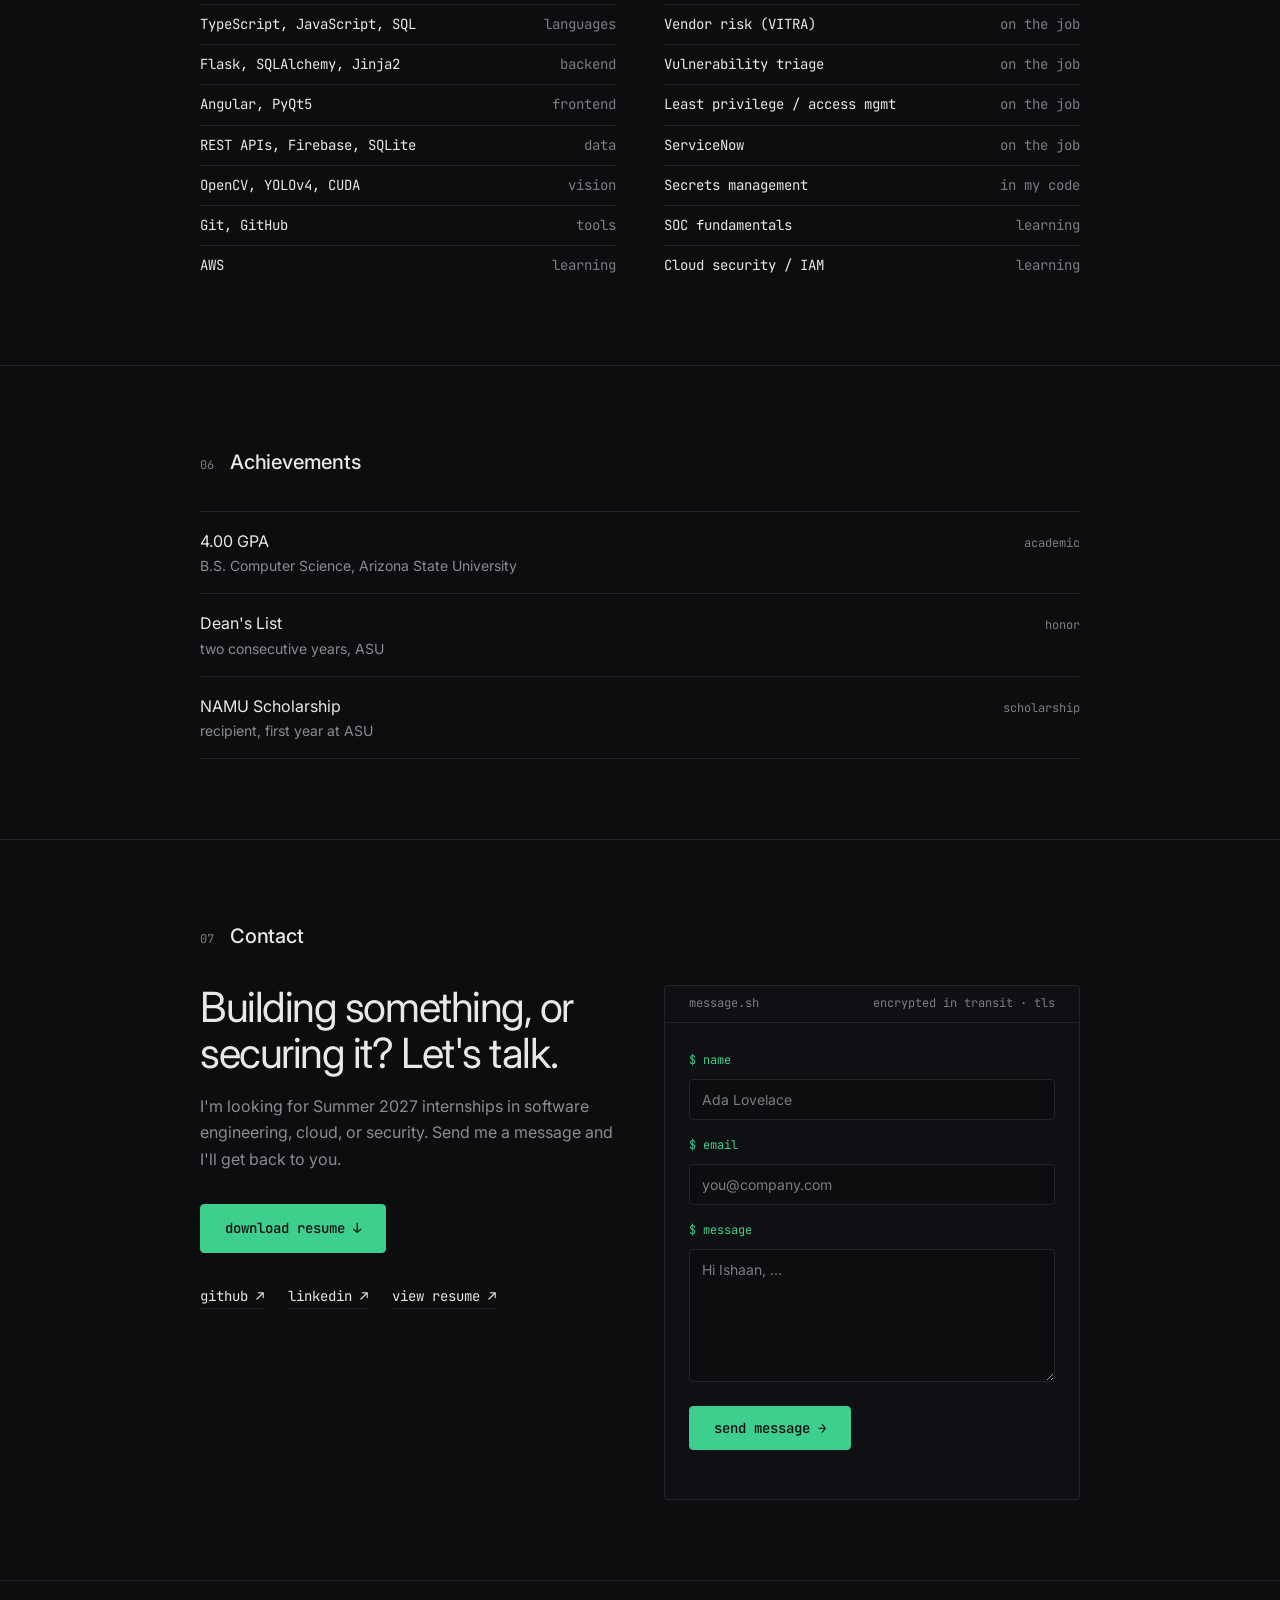
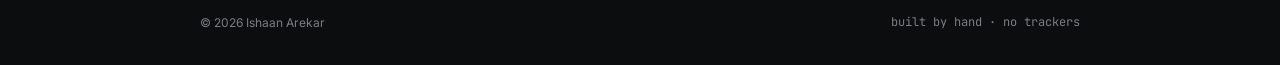
==== commit 48d85a29: "seo: name as h1, richer structured data, rel=me links" ====
--- a/index.html
+++ b/index.html
@@ -8,6 +8,8 @@
   <meta name="author" content="Ishaan Arekar" />
   <meta name="robots" content="index, follow, max-image-preview:large" />
   <link rel="canonical" href="https://ishaanarekar.com/" />
+  <link rel="me" href="https://github.com/IshaanArekar" />
+  <link rel="me" href="https://www.linkedin.com/in/ishaan-arekar" />
 
   <!-- link previews (LinkedIn, Slack, iMessage, X) -->
   <meta property="og:type" content="profile" />
@@ -30,19 +32,38 @@
   <script type="application/ld+json">
   {
     "@context": "https://schema.org",
-    "@type": "ProfilePage",
-    "url": "https://ishaanarekar.com/",
-    "mainEntity": {
-      "@type": "Person",
-      "name": "Ishaan Arekar",
-      "url": "https://ishaanarekar.com/",
-      "image": "https://ishaanarekar.com/og-image.png",
-      "jobTitle": "Software Engineer & Security",
-      "description": "Computer science student at Arizona State University working across software engineering, cloud and security.",
-      "alumniOf": { "@type": "CollegeOrUniversity", "name": "Arizona State University" },
-      "knowsAbout": ["Software engineering", "Full-stack development", "Python", "Flask", "Angular", "Computer vision", "AWS", "Cloud security", "SOC 2", "Vulnerability management", "Access control"],
-      "sameAs": ["https://github.com/IshaanArekar", "https://www.linkedin.com/in/ishaan-arekar"]
-    }
+    "@graph": [
+      {
+        "@type": "WebSite",
+        "@id": "https://ishaanarekar.com/#website",
+        "url": "https://ishaanarekar.com/",
+        "name": "Ishaan Arekar",
+        "inLanguage": "en"
+      },
+      {
+        "@type": "ProfilePage",
+        "@id": "https://ishaanarekar.com/#profile",
+        "url": "https://ishaanarekar.com/",
+        "name": "Ishaan Arekar",
+        "isPartOf": { "@id": "https://ishaanarekar.com/#website" },
+        "dateModified": "2026-10-15",
+        "mainEntity": { "@id": "https://ishaanarekar.com/#person" }
+      },
+      {
+        "@type": "Person",
+        "@id": "https://ishaanarekar.com/#person",
+        "name": "Ishaan Arekar",
+        "url": "https://ishaanarekar.com/",
+        "image": "https://ishaanarekar.com/assets/me.jpg",
+        "jobTitle": "Software Engineer & Security",
+        "description": "Computer science student at Arizona State University working across software engineering, cloud and security.",
+        "affiliation": { "@type": "CollegeOrUniversity", "name": "Arizona State University", "url": "https://www.asu.edu/" },
+        "alumniOf": { "@type": "CollegeOrUniversity", "name": "Arizona State University" },
+        "address": { "@type": "PostalAddress", "addressLocality": "Tempe", "addressRegion": "AZ", "addressCountry": "US" },
+        "knowsAbout": ["Software engineering", "Full-stack development", "Python", "Flask", "Angular", "Computer vision", "AWS", "Cloud security", "SOC 2", "Vulnerability management", "Access control"],
+        "sameAs": ["https://github.com/IshaanArekar", "https://www.linkedin.com/in/ishaan-arekar"]
+      }
+    ]
   }
   </script>
   <meta name="theme-color" content="#0c0d0f" />
@@ -54,7 +75,7 @@
   <!-- fonts load without blocking the first paint -->
   <link rel="preload" as="style" href="https://fonts.googleapis.com/css2?family=Inter:wght@300;400;500&family=JetBrains+Mono:wght@400;500&display=swap" onload="this.onload=null;this.rel='stylesheet'" />
   <noscript><link rel="stylesheet" href="https://fonts.googleapis.com/css2?family=Inter:wght@300;400;500&family=JetBrains+Mono:wght@400;500&display=swap" /></noscript>
-  <link rel="stylesheet" href="style.css?v=20261015g" />
+  <link rel="stylesheet" href="style.css?v=20261015h" />
   <script>document.documentElement.classList.add("js");</script>
 </head>
 <body>
@@ -78,11 +99,11 @@
 
   <main id="main">
     <!-- ===== HERO ===== -->
-    <section id="top" class="hero wrap" aria-labelledby="hero-title">
+    <section id="top" class="hero wrap" aria-labelledby="hero-name">
       <div class="hero-grid">
         <div>
-          <p class="eyebrow">Ishaan Arekar · software engineer &amp; security</p>
-          <h1 id="hero-title" data-scramble>I build software and keep it secure.</h1>
+          <h1 id="hero-name" class="eyebrow">Ishaan Arekar · software engineer &amp; security</h1>
+          <p id="hero-title" class="hero-title" data-scramble>I build software and keep it secure.</p>
           <p class="sub">CS @ ASU '28 · full-stack, AWS &amp; cloud security</p>
           <div class="hero-cta">
             <a class="btn" href="#work">view work</a>
@@ -543,7 +564,7 @@
     </div>
   </footer>
 
-  <script src="script.js?v=20261015g"></script>
-  <script src="terminal.js?v=20261015g"></script>
+  <script src="script.js?v=20261015h"></script>
+  <script src="terminal.js?v=20261015h"></script>
 </body>
 </html>
--- a/style.css
+++ b/style.css
@@ -121,8 +121,8 @@
 /* ===== Hero ===== */
 /* fills the first screen so font swap / decrypt effect can't push the next section around */
 .hero { min-height: calc(100vh - 56px); min-height: calc(100svh - 56px); display: flex; flex-direction: column; justify-content: center; padding-top: var(--s-7); padding-bottom: var(--s-7); }
-.eyebrow { font-family: var(--mono); font-size: var(--fs-xs); color: var(--accent); margin-bottom: var(--s-4); }
-.hero h1 {
+.eyebrow { font-family: var(--mono); font-size: var(--fs-xs); font-weight: 400; line-height: 1.6; color: var(--accent); margin-bottom: var(--s-4); }
+.hero .hero-title {
   font-size: var(--fs-xl); font-weight: 400; line-height: 1.1; letter-spacing: -0.035em;
   max-width: 16ch;
 }
